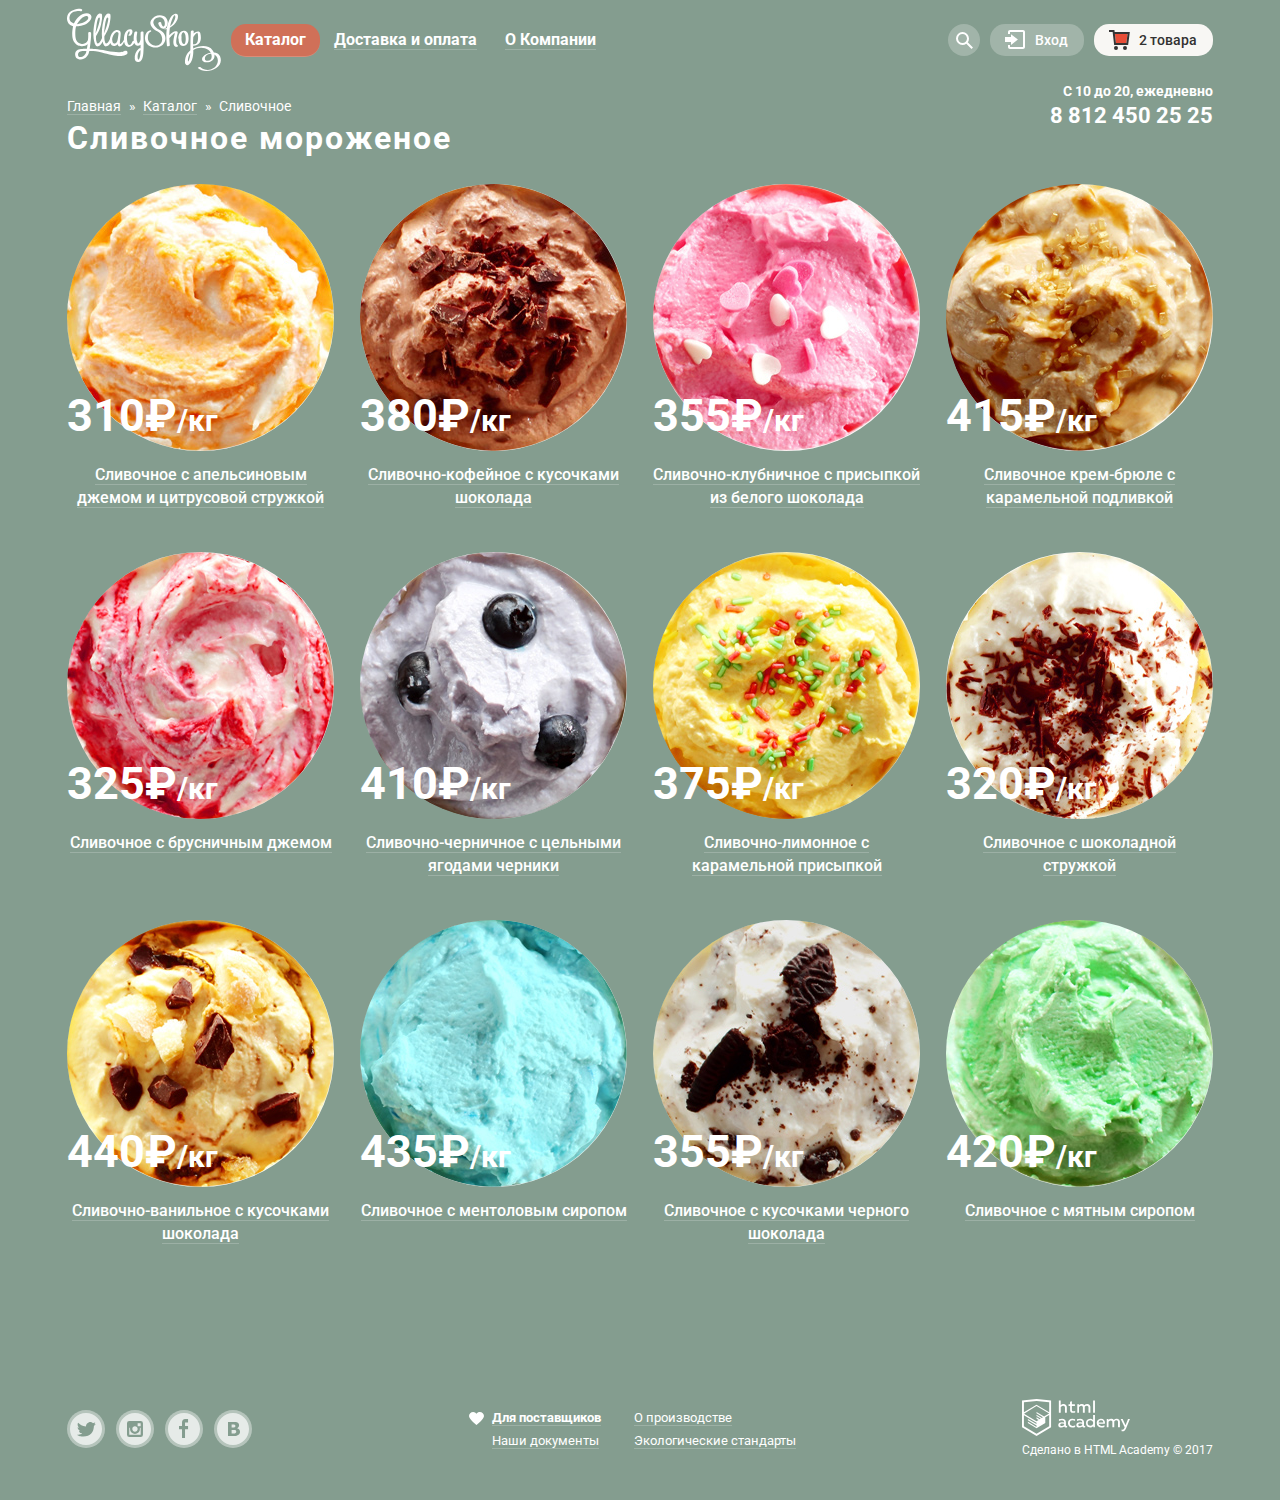
==== catalog.html @ 26ae44b7 "Устранение замечаний по декоративным элементам" ====
<!DOCTYPE html>
<html lang="ru">
  <head>
    <meta charset="utf-8">
    <title>HTML Academy: Глейси</title>
    <link href="https://fonts.googleapis.com/css?family=Roboto:400,500,700" rel="stylesheet">
    <link href="css/normalize.css" rel="stylesheet">
    <link href="css/style.css" rel="stylesheet">
  </head>
  <body>
    <div class="page-wrapper">
      <header class="main-header">
        <nav class="main-navigation">
          <a class="main-header-logo" href="index.html">
            <img src="img/logo.svg" width="154" height="64" alt="Логотип Gllacy Shop">
          </a>
          <ul class="site-navigation">
            <li class="menu-item" tabindex="0">
              <a class="site-navigation-current">Каталог</a>
              <ul class="submenu">
                <li class="submenu-item submenu-item-new">
                  <a href="#">Новинки</a>
                </li>
                <li class="submenu-item submenu-item-current">
                  <a>Сливочное</a>
                </li>
                <li class="submenu-item">
                  <a href="#">Щербеты</a>
                </li>
                <li class="submenu-item">
                  <a href="#">Фруктовый лед</a>
                </li>
                <li class="submenu-item">
                  <a href="#">Мелорин</a>
                </li>
              </ul>
            </li>
            <li class="menu-item"><a href="#">Доставка и оплата</a></li>
            <li class="menu-item"><a href="#">О Компании</a></li>
          </ul>
          <ul class="user-navigation">
            <li class="search" tabindex="0">
              <a><span class="visually-hidden">Поиск</span>
              <svg xmlns="http://www.w3.org/2000/svg" xmlns:xlink="http://www.w3.org/1999/xlink" width="17" height="17" viewBox="0 0 17 17"><path d="M16.958 15.527L11.75 10.32A6.455 6.455 0 0 0 13 6.5 6.5 6.5 0 1 0 6.5 13a6.465 6.465 0 0 0 3.839-1.263l5.205 5.204 1.414-1.414zM6.5 11C4.019 11 2 8.981 2 6.5S4.019 2 6.5 2 11 4.019 11 6.5 8.981 11 6.5 11z"/></svg>
            </a>
            <div class="popup popup-search">
              <form class="search-form" action="https://echo.htmlacademy.ru" method="get">
                <label class="visually-hidden" for="search">Поиск</label>
                <input type="search" name="search" id="search" placeholder="Что ищем?">
              </form>
            </div>
          </li>
          <li class="login" tabindex="0">
            <a>Вход<svg xmlns="http://www.w3.org/2000/svg" xmlns:xlink="http://www.w3.org/1999/xlink" width="21" height="19" viewBox="0 0 21 19"><g><path d="M6 14.875L12.917 9.5 6 4.125v2.917H-.042v4.917H6z"/><path d="M18 0H5C3.9 0 3 .9 3 2v2h2V2h13v15H5v-2H3v2c0 1.1.9 2 2 2h13c1.1 0 2-.9 2-2V2c0-1.1-.9-2-2-2z"/></g></svg></a>
            <div class="popup popup-login">
              <h2 class="visually-hidden">Личный кабинет</h2>
              <form class="login-form" action="https://echo.htmlacademy.ru" method="post">
                <p class="login-field">
                  <label class="visually-hidden" for="user-email">Электронная почта</label>
                  <input class="login-field" id="user-email" type="email" name="user-email" placeholder="Электронная почта">
                </p>
                <p class="login-field">
                  <label class="visually-hidden" for="user-password">Пароль</label>
                  <input class="login-field" id="user-password" type="password" name="password" placeholder="Пароль">
                </p>
                <button class="button login-button" type="submit" name="login-button">
                Войти
                </button>
                <div class="login-links">
                  <a href="#">Забыли пароль?</a>
                  <a href="#">Новая регистрация</a>
                </div>
              </form>
            </div>
          </li>
          <li class="basket basket-notempty" tabindex="0">
            <a><svg xmlns="http://www.w3.org/2000/svg" width="21" height="20" viewBox="0 0 21 20"><path fill="#E84D37" d="M5.888 4.031L6.922 13h10.45l1.176-8.969z"/><circle fill="#343434" cx="6.984" cy="18" r="2"/><circle fill="#343434" cx="15.984" cy="18" r="2"/><path fill="#343434" d="M5.657 2.031L5.422 0H0v2h3.64l1.5 13h13.988l1.699-12.969H5.657zM17.372 13H6.922L5.888 4.031h12.66L17.372 13z"/></svg>
            2 товара</a>
            <div class="popup popup-basket">
              <form class="basket-form" action="https://echo.htmlacademy.ru" method="post">
                <table class="basket-table">
                  <tr class="row-1">
                    <td class="column-1">
                      <button class="button-delete" type="button">
                      Удалить
                      </button>
                    </td>
                    <td class="column-2">
                      <img src="img/icecream-basket-1.jpg" width="33" height="33" alt="Апельсиновый пломбир">
                    </td>
                    <td class="column-3">Пломбир с апельсиновым джемом</td>
                    <td class="column-4">
                      1,5 кг х <span class="basket-price">200 руб.</span>
                    </td>
                    <td class="column-5">300 руб.</td>
                  </tr>
                  <tr class="row-2">
                    <td class="column-1">
                      <button class="button-delete" type="button">
                      Удалить
                      </button>
                    </td>
                    <td class="column-2">
                      <img src="img/icecream-basket-2.jpg" width="33" height="33" alt="Клубничный пломбир">
                    </td>
                    <td class="column-3">Клубничный пломбир с присыпкой из белого шоколада</td>
                    <td class="column-4">
                      1,5 кг х <span class="basket-price">300 руб.</span>
                    </td>
                    <td class="column-5">450 руб.</td>
                  </tr>
                </table>
                <p class="total-price">Итого: 750 руб.</p>
                <button class="button order-button" type="submit" name="order-button">
                Оформить заказ
                </button>
              </form>
            </div>
          </li>
        </ul>
      </nav>
      <p class="contacts">
        С 10 до 20, ежедневно
        <a href="tel:+7-812-450-25-25">8 812 450 25 25</a>
      </p>
    </header>
    <main>
      <ul class="breadcrumbs">
        <li><a href="index.html">Главная</a></li>
        <li><a>Каталог</a></li>
        <li class="breadcrumbs-current">Сливочное</li>
      </ul>
      <h1 class="page-title">Сливочное мороженое</h1>
      <section class="catalog-filter">
        <h2 class="visually-hidden">Фильтр мороженого</h2>
        <!-- Здесь будет форма -->
      </section>
      <section class="catalog">
        <h2 class="visually-hidden">Каталог сливочного мороженого</h2>
        <ul class="catalog-list">
          <li class="catalog-item">
            <h3 class="catalog-item-title">
            <a href="#">Сливочное с апельсиновым джемом и цитрусовой стружкой</a>
            </h3>
            <p class="catalog-item-image">
              <img src="img/icecream-1.jpg" width="267" height="267" alt="Сливочное с апельсиновым джемом">
            </p>
            <p class="catalog-item-price">
              310&#8381;<span>/кг</span>
            </p>
            <a class="button catalog-item-button" href="#">Быстрый просмотр</a>
          </li>
          <li class="catalog-item">
            <h3 class="catalog-item-title">
            <a href="#">Сливочно-кофейное с кусочками шоколада</a>
            </h3>
            <p class="catalog-item-image">
              <img src="img/icecream-2.jpg" width="267" height="267" alt="Сливочно-кофейное с кусочками шоколада">
            </p>
            <p class="catalog-item-price">
              380&#8381;<span>/кг</span>
            </p>
            <a class="button" href="#">Быстрый просмотр</a>
          </li>
          <li class="catalog-item">
            <h3 class="catalog-item-title">
            <a href="#">Сливочно-клубничное с присыпкой из белого шоколада</a>
            </h3>
            <p class="catalog-item-image">
              <img src="img/icecream-3.jpg" width="267" height="267" alt="Сливочно-клубничное">
            </p>
            <p class="catalog-item-price">
              355&#8381;<span>/кг</span>
            </p>
            <a class="button" href="#">Быстрый просмотр</a>
          </li>
          <li class="catalog-item">
            <h3 class="catalog-item-title">
            <a href="#">Сливочное крем-брюле с карамельной подливкой</a>
            </h3>
            <p class="catalog-item-image">
              <img src="img/icecream-4.jpg" width="267" height="267" alt="Сливочное крем-брюле с карамельной подливкой">
            </p>
            <p class="catalog-item-price">
              415&#8381;<span>/кг</span>
            </p>
            <a class="button" href="#">Быстрый просмотр</a>
          </li>
          <li class="catalog-item">
            <h3 class="catalog-item-title">
            <a href="#">Сливочное с брусничным джемом</a>
            </h3>
            <p class="catalog-item-image">
              <img src="img/icecream-5.jpg" width="267" height="267" alt="Сливочное с брусничным джемом">
            </p>
            <p class="catalog-item-price">
              325&#8381;<span>/кг</span>
            </p>
            <a class="button" href="#">Быстрый просмотр</a>
          </li>
          <li class="catalog-item">
            <h3 class="catalog-item-title">
            <a href="#">Сливочно-черничное с цельными ягодами черники</a>
            </h3>
            <p class="catalog-item-image">
              <img src="img/icecream-6.jpg" width="267" height="267" alt="Сливочно-черничное с цельными ягодами черники">
            </p>
            <p class="catalog-item-price">
              410&#8381;<span>/кг</span>
            </p>
            <a class="button" href="#">Быстрый просмотр</a>
          </li>
          <li class="catalog-item">
            <h3 class="catalog-item-title">
            <a href="#">Сливочно-лимонное с карамельной присыпкой</a>
            </h3>
            <p class="catalog-item-image">
              <img src="img/icecream-7.jpg" width="267" height="267" alt="Сливочно-лимонное с карамельной присыпкой">
            </p>
            <p class="catalog-item-price">
              375&#8381;<span>/кг</span>
            </p>
            <a class="button" href="#">Быстрый просмотр</a>
          </li>
          <li class="catalog-item">
            <h3 class="catalog-item-title">
            <a href="#">Сливочное с шоколадной стружкой</a>
            </h3>
            <p class="catalog-item-image">
              <img src="img/icecream-8.jpg" width="267" height="267" alt="Сливочное с шоколадной стружкой">
            </p>
            <p class="catalog-item-price">
              320&#8381;<span>/кг</span>
            </p>
            <a class="button" href="#">Быстрый просмотр</a>
          </li>
          <li class="catalog-item">
            <h3 class="catalog-item-title">
            <a href="#">Сливочно-ванильное с кусочками шоколада</a>
            </h3>
            <p class="catalog-item-image">
              <img src="img/icecream-9.jpg" width="267" height="267" alt="Сливочно-ванильное с кусочками шоколада">
            </p>
            <p class="catalog-item-price">
              440&#8381;<span>/кг</span>
            </p>
            <a class="button" href="#">Быстрый просмотр</a>
          </li>
          <li class="catalog-item">
            <h3 class="catalog-item-title">
            <a href="#">Сливочноe с ментоловым сиропом</a>
            </h3>
            <p class="catalog-item-image">
              <img src="img/icecream-10.jpg" width="267" height="267" alt="Сливочноe с ментоловым сиропом">
            </p>
            <p class="catalog-item-price">
              435&#8381;<span>/кг</span>
            </p>
            <a class="button" href="#">Быстрый просмотр</a>
          </li>
          <li class="catalog-item">
            <h3 class="catalog-item-title">
            <a href="#">Сливочное с кусочками черного шоколада</a>
            </h3>
            <p class="catalog-item-image">
              <img src="img/icecream-11.jpg" width="267" height="267" alt="Сливочное с кусочками черного шоколада">
            </p>
            <p class="catalog-item-price">
              355&#8381;<span>/кг</span>
            </p>
            <a class="button" href="#">Быстрый просмотр</a>
          </li>
          <li class="catalog-item">
            <h3 class="catalog-item-title">
            <a href="#">Сливочное с мятным сиропом</a>
            </h3>
            <p class="catalog-item-image">
              <img src="img/icecream-12.jpg" width="267" height="267" alt="Сливочное с мятным сиропом">
            </p>
            <p class="catalog-item-price">
              420&#8381;<span>/кг</span>
            </p>
            <a class="button" href="#">Быстрый просмотр</a>
          </li>
        </ul>
      </section>
    </main>
    <footer class="main-footer">
      <div class="main-footer-social">
        <ul class="social-list">
          <li><a class="social-link social-link-tw" href="#"><span class="visually-hidden">Твиттер</span></a></li>
          <li><a class="social-link social-link-inst" href="#"><span class="visually-hidden">Инстаграм</span></a></li>
          <li><a class="social-link social-link-fb" href="#"><span class="visually-hidden">Фейсбук</span></a></li>
          <li><a class="social-link social-link-vk" href="#"><span class="visually-hidden">Вконтакте</span></a></li>
        </ul>
      </div>
      <div class="additional-navigation">
        <ul class="additional-navigation-list">
          <li class="provider">
            <a href="#">
             <svg xmlns="http://www.w3.org/2000/svg" width="15" height="13" viewBox="0 0 15 13"><path d="M10.799 0c-1.35 0-2.551.65-3.3 1.661A4.097 4.097 0 0 0 4.199 0C1.875 0 0 1.806 0 4.044 0 7.223 7.499 13 7.499 13s7.499-5.777 7.499-8.956C14.998 1.806 13.123 0 10.799 0z"/></svg>
           Для поставщиков</a>
          </li>
          <li><a href="#">О производстве</a></li>
          <li><a href="#">Наши документы</a></li>
          <li><a href="#">Экологические стандарты</a></li>
        </ul>
      </div>
      <p class="footer-copyright">
        <a class="htmlacademy-logo" href="https://htmlacademy.ru/intensive/htmlcss">
          <img src="img/htmlacademy-logo.svg" width="108" height="39" alt="Логотип HTML Academy">
        </a>
        Сделано в
        <a class="copyright-link" href="https://htmlacademy.ru/intensive/htmlcss">HTML Academy</a>
        &#169; 2017
      </p>
    </footer>
  </div>
</body>
</html>
---- css/style.css ----
html {
  box-sizing: border-box;
}

*,
*::before,
*::after {
  box-sizing: inherit;
}

body {
	margin: 0;

	font-family: "Roboto", Arial, sans-serif;
	font-size: 16px;
	line-height: 22px;
	font-weight: 400;
	color: #ffffff;

	background-color: #849d8f;
}

a {
	text-decoration: none;
}

img {
  max-width: 100%;
  height: auto;
}

.visually-hidden {
  position: absolute;
  width: 1px;
  height: 1px;
  margin: -1px;
  border: 0;
  padding: 0;
  white-space: nowrap;
  clip-path: inset(100%);
  clip: rect(0 0 0 0);
  overflow: hidden;
}

.button {
  display: inline-block;
  vertical-align: middle;
  
  font-size: 18px;
  line-height: 24px;
  font-weight: 700;
  text-align: center;
  color: #fefefe;
  
  background-image: linear-gradient(180deg, #f26843 0%, #e74b36 100%);
  border-radius: 22px;
  border: none;
  box-shadow: 0px 1px 2px 0px rgba(172, 16, 0, 0.4);
}

.button:hover {
  background-image: linear-gradient(90deg, #f58669 0%, #ec6f5e 100%);
}

.button:focus {
  background-image: linear-gradient(90deg, #d74632 0%, #e1613e 100%);
}

.page-wrapper {
  width: 1200px;
  margin: 0 auto;
  padding: 0 27px;
}

.main-header {
  position: relative;
}

.main-navigation {
  display: flex;
  position: relative;
  margin-top: 8px;
  /*Временно*/
  margin-bottom: 20px;
}

.main-heder-logo {
  width: 154;
  height: 64;
}

.site-navigation {
  display: flex;
  flex-wrap: wrap;
  width: 380px;
  margin-left: 10px;
}

.site-navigation,
.submenu {
	list-style: none;
  padding: 0;
  z-index: 4;
}

.menu-item > a {
  display: block;
  margin: 7px 14px;
  vertical-align: middle;

  color: #ffffff;
  line-height: 18px;
  font-weight: 700;
  border-bottom: 1px solid rgba(255, 255, 255, 0.2);
}

.menu-item > a:hover,
.menu-item > a:focus {
  color: #323232;
  margin: 0;
  padding: 7px 14px;
  background-color: #f7f6f3;
  border-radius: 15px;
}

.menu-item > a[href]:active{
  color: #323232;
  margin: 0;
  padding: 7px 14px;
  background-color: #f7f6f3;
  border-radius: 15px;
  box-shadow: inset 0px 2px 1px 0px rgba(105, 105, 105, 0.4);
}

.menu-item .site-navigation-current {  
  margin: 0;
  padding: 7px 14px;
  color: #ffffff;
  border-radius: 15px;
  background-color: #d07058;
}

.menu-item {
  position: relative;
}

.menu-item:hover .submenu,
.menu-item:focus .submenu,  
.submenu:hover {
  display: block;
}

.submenu {
  display: none;
  position: absolute;
  top: 38px;
  left: -7px;
  border-radius: 5px;
  background-color: #f8f7f4;
  box-shadow: 0px 20px 20px 0px rgba(0, 0, 0, 0.4);
  overflow: hidden;
}

.submenu-item a {
  display: block;
  margin: 0;
  padding: 8px 20px;
  white-space: nowrap;
  font-size: 14px;
  line-height: 16px;
  font-weight: 400;
  color: #323232;
}

.submenu-item a:last-child {
  padding-bottom: 11px;
}


.submenu-item-new a {
  padding-top: 10px;
  padding-bottom: 13px;
  font-weight: 700;
  
}

.submenu::after {
  content: "";
  position: absolute;
  top: 36px;
  left: 6px;
  width: 128px;
  height: 1px;
  background-color: #d1d0ce;
}

.submenu-item-current {
  pointer-events: none;
}


.submenu-item a:hover,
.submenu-item a:focus {
  background-color: #fbded7;
}

.submenu-item a:active {
  background-color: #f6b5a5;
}

.submenu-item-current {
  background-color: #d07058;
}

.user-navigation {
  display: flex;
  justify-content: middle;
  flex-wrap: wrap;
  list-style: none;
  margin-left: auto;
  padding: 0; 
}

.search > a,
.login > a,
.basket > a {
  display: flex;
  padding: 8px 16px 8px 45px;
  margin-left:10px;
  font-size: 14px;
  line-height: 16px;
  font-weight: 500;
  color: #ffffff;
  background-color: #a1b4a9;
  border-radius: 15px;
}

.user-navigation a:hover,
.user-navigation a:focus {
  color: #323232;
  background-color: #f8f7f4;
}

.search,
.search a,
.login,
.login a,
.basket a {
  position: relative;
}

.search a {
  align-items: center;
  justify-content: center;
  padding: 0px;
  width: 32px;
  height: 32px;
  border-radius: 50%;
}

.search svg {
  fill: #ffffff;
}

.login svg,
.basket-empty svg {
  position: absolute;
  top: 6px;
  left: 15px;
  fill: #ffffff;
}

.search a:hover svg,
.search a:focus svg,
.login a:hover svg,
.login a:focus svg,
.basket-empty a:hover svg,
.basket-empty a:focus svg {
  fill: #000000;
}

.basket-notempty a {
  color: #323232;
  background-color: #f8f7f4;
}

.basket-notempty svg {
  position: absolute;
  top: 6px;
  left: 15px;
}

.popup {
  display: none;
  z-index: 4;
}

.popup-search,
.popup-login,
.popup-basket {
  position: absolute;
  top: 36px;
  right: 0px;
  background-color: #f8f7f4;
  border-radius: 5px;
  box-shadow: 0px 20px 20px 0px rgba(0, 0, 0, 0.4);
}

.popup-basket {
  top: 52px;
}


.search-form input{
  margin: 20px 15px;
  width: 310px;
  padding: 10px 14px;
  font-size: 14px;
  line-height: 24px;
  color: #323232;
  font-weight: 700;
  border: 0;
  border-radius: 5px;
  box-shadow: inset 0 0 0 1px #d3d3d2;
}

.popup input::-webkit-input-placeholder {
  color: #999999;
  font-weight: 400;
}
.popup input:-ms-input-placeholder {
  color: #999999;
  font-weight: 400;
}
.popup input::-ms-input-placeholder {
  color: #999999;
  font-weight: 400;
}

.popup input::placeholder {
  color: #999999;
  font-weight: 400;
}

.popup input:hover {
  font-weight: 400;
  box-shadow: inset 0 0 0 2px #c7c6c5;
}

.popup input:focus {
  font-weight: 400;
  box-shadow: inset 0 0 0 2px #8fbdec;
  outline: none;
}


.login-form {
  display: flex;
  flex-wrap: wrap;
  justify-content: space-between;
  width: 277px;
  padding: 20px;
}

.login-field {
  margin: 0;
}

.login-field input {
  margin-bottom: 15px;
  width: 240px;
  padding: 10px 14px;
  font-size: 14px;
  line-height: 24px;
  color: #323232;
  font-weight: 700;
  border: 0;
  border-radius: 5px;
  box-shadow: inset 0 0 0 1px #d3d3d2;

}

.login-form button {
  padding: 10px 25px;
  height: 45px;
}

.login-links {
  display: flex;
  flex-direction: column;
  width: 120px;
}

.login-links a {
  font-size: 13px;
  line-height: 24px;
  color: #323232;
  -webkit-text-decoration: underline #adacaa;
  text-decoration: underline #adacaa;  
}

.login-links a:hover,
.login-links a:focus {
  color: #e84d37;
  -webkit-text-decoration: underline rgba(232, 77, 55, 0.3);
  text-decoration: underline rgba(232, 77, 55, 0.3);
}

.search:hover .popup-search,
.popup-search:hover,
.search:focus .popup-search {
  display: block;
}

.login:hover .popup-login,
.popup-login:hover,
.login:focus .popup-login {
  display: block;
}

.basket:hover .popup-basket,
.popup-basket:hover,
.basket:focus .popup-basket {
  display: block;
}

.popup-basket {
  padding: 2px 15px;
}

.basket-table {
  padding: 10px 0px;
  margin-bottom: 13px;
  font-size: 13px;
  line-height: 16px;
  color: #323232;
  border-bottom: 1px solid #cacac7;
}

.basket-table tr {
  text-align: center;
  vertical-align: middle;
}
.basket-table td {
  padding: 7px 0px;
}

 .column-1 {
  position: relative;
  width: 12px;
}

 .column-2 {
  width: 57px;
}

 .column-3 {
  width: 220px;
  text-align: left;
}

 .column-4 {
  width: 145px;
}

.row-2 .column-3 {
  vertical-align: bottom;
}

 .column-5 {
  width: 65px;
  text-align: left;
}

.button-delete {
  position: relative;
  width: 12px;
  height: 12px;
  font-size: 0;
  background-color: transparent;
  border: 0;
  cursor: pointer;
}

.button-delete::before,
.button-delete::after {
  content: "";
  position: absolute;
  top: 0px;
  left: 3px;
  width: 15px;
  height: 1px;
  background-color: #000000;
}

.button-delete::before {
  transform: rotate(45deg);
}

.button-delete::after {
  transform: rotate(-45deg);
}

.basket-price {
  color: #999999;
}

.total-price {
  margin: 0;
  margin-bottom: 14px;
  font-size: 15px;
  line-height: 18px;
  font-weight: 700;
  color: #323232;
  text-align: right;
}

.order-button {
  float: right;
  padding: 10px 15px;
  margin-bottom: 20px;
} 

.contacts {
  position: absolute;
  top: 75px;
  right: 0px;
  margin: 0;
  width: 165px;
  font-size: 14px;
  line-height: 16px;
  font-weight: 700;
  text-align: right;
  color: #ffffff;
}

.contacts a {
  font-size: 22px;
  line-height: 34px;
  color: #ffffff;
}

.features {
  margin-bottom: 40px;
  padding: 25px 30px 20px 20px;

  color: #323232;
  background-color: #ede1c5;
  background-image: url("../img/wafel.jpg");
  background-repeat: repeat; 
  border-radius: 15px;
}

.features-list {
  display: flex;
  justify-content: space-between;
  flex-wrap: wrap;
  list-style: none;
  margin: 0;
  padding: 0;
}

.features-title {
  margin: 0;
  /*margin-bottom: 25px;*/
  font-size: 24px;
  line-height: 30px;
  font-weight: 500;
  word-spacing: 1px;
}

.feature-item {
  position: relative;
  padding-top: 25px;
  padding-left: 57px;
  /*margin-bottom: 20px;*/
}

.feature-item:nth-child(odd) {
  width: 535px;
}

.feature-item:nth-child(even) {
  width: 530px;
}

.feature-item:nth-child(1) {
  background: url(../img/icecream-icon.svg) no-repeat 0px 8px;
}

.feature-item:nth-child(2) {
  background: url(../img/cow.svg) no-repeat 0px 8px;
}

.feature-item:nth-child(3) {
  background: url(../img/thermometer.svg) no-repeat 0px 8px;
}

.feature-item:nth-child(4) {
  background: url(../img/leaf.svg) no-repeat 0px 8px;
}

.column-wrapper {
  display: flex;
  justify-content: space-between;
  padding-bottom: 20px;
}

.news {
  width: 560px;
  margin-bottom: 20px;
  padding-top: 25px;
  padding-left: 18px;
  min-height: 220px;
  color: #323232;
  background-color: #ffffff;
  background-image: url("../img/strawberry-big.jpg");
  background-repeat: no-repeat;
  background-size: cover;
  border-radius: 15px;
  }

.news-title {
  margin: 0;
  margin-bottom: 7px;
  font-size: 16px;
  line-height: 22px;
  font-weight: 500;
  color: #323232;
}

.news-link {
  display: block;
  position: relative;
  width: 285px;
}

.news-link a {
  font-size: 24px;
  line-height: 30px;
  font-weight: 700;
  color: #323232;
  background-image: linear-gradient(#323232, #323232);
  background-size: 100% 2px;
  background-position: left 26px;
  background-repeat: repeat-x;
}

.subscription {
  position: relative;
  width: 560px;
  margin-bottom: 20px;
  padding: 30px 25px 16px 20px;
  background-color:  #f8f7f4;
  background-image: repeating-linear-gradient(134deg, #f8f7f4 0px, #f8f7f4 7px, #92cdff 7px, #92cdff 14px, #f8f7f4 14px, #f8f7f4 21px, #fe9e90 21px, #fe9e90 27.7px);
  border-radius: 15px;
  z-index: 0;
}

.subscription::before {
  content: "";
  position: absolute;
  top: 5px;
  left: 5px;
  width: calc(100% - 10px);
  height: calc(100% - 10px);
  background-color: #f8f7f4;
  border-radius: 10px;
  z-index: -1;
}


.subscription p {
  color: #5a5a5a;
  margin: 0px;
  z-index: 1;
}

.subscription > p {
  margin-bottom: 40px;
}

.form-flex {
  display: flex;
  flex-wrap: wrap;
  justify-content: space-between;
  margin-bottom: 20px;
}

.subscription-form-email {
  padding:  10px 15px;
  width: 368px;
  line-height: 24px;
  color: #323232;
  font-weight: 700;
  background-color: #ffffff;
  border: 0;
  border-radius: 5px;
  box-shadow: inset 0 0 0 1px #d3d3d2;
}

.subscription-form-email::-webkit-input-placeholder {
  font-weight: 400;
  color: #999999;  
}
.subscription-form-email:-ms-input-placeholder {
  font-weight: 400;
  color: #999999;  
}
.subscription-form-email::-ms-input-placeholder {
  font-weight: 400;
  color: #999999;  
}

.subscription-form-email::placeholder {
  font-weight: 400;
  color: #999999;  
}

.subscription-form-email:hover {
  font-weight: 400;
  color: #c7c6c5;
  box-shadow: inset 0 0 0 2px #c7c6c5;
}

.subscription-form-email:focus {
  font-weight: 400;
  color: #c7c6c5;
  box-shadow: inset 0 0 0 2px #8fbdec;
  outline: none;
}

.subscription-button {
  padding: 10px 19px;
  font-size: 18px;
  line-height: 24px;
}

.breadcrumbs {
  display: flex;
  justify-content: flex-start;
  flex-wrap: wrap;
  list-style: none;
  margin: 0;
  padding: 0;
  margin-bottom: 13px;
  font-size: 14px;
  line-height: 16px;
  color: #ffffff;
}

.breadcrumbs li {
  position: relative;
  margin-right: 22px;
}

.breadcrumbs li:last-child {
  margin-right: 0;
}

.breadcrumbs li::after {
  content: "»";
  position: absolute;
  top: 0px;
  right: -15px;
}

.breadcrumbs-current::after {
  display: none;
}

.breadcrumbs a {
  color: #ffffff;
  border-bottom: 1px solid rgba(255, 255, 255, 0.2);
}

.breadcrumbs a:hover,
.breadcrumbs a:focus {
  color: #ffbc9e;
  border-bottom: 1px solid rgba(255, 188, 158, 0.3);
}

.page-title {
  margin: 0;
  margin-bottom: 35px;
  letter-spacing: 2px;
 }

.catalog-list {
  display: flex;
  flex-wrap: wrap;
  list-style: none;
  margin: 0;
  margin-bottom: 80px;
  padding: 0;
}

.catalog-item {
  display: flex;
  flex-direction: column;
  position: relative;
  width: 267px;
  /*margin-bottom: 40px;*/
  color: #ffffff;
}

.catalog-item-title {
  text-align: center;
  margin: 0px;
  margin-top: 20px;
  margin-bottom: 43px;
  order: 1;
  z-index: 2;
}

.catalog-item:not(:nth-child(4n)) {
  margin-right: 26px;
}

.catalog-item .button {
  display: none;
  position: absolute;
  top: 335px;
  left: 32px;
  padding: 10px 15px;
  z-index: 2;
}

.catalog-item-title a {
  font-size: 16px;
  line-height: 22px;
  font-weight: 500;
  color: #ffffff;

  border-bottom: 1px solid rgba(255, 255, 255, 0.2);
}

.catalog-item-image {
  margin: 0px;
  z-index: 2;
}

.catalog-item-image img {
  border-radius: 50%;
}

.catalog-item-price {
  margin: 0px;
  margin-top: -64px;
  z-index: 2;
  font-size: 45px;
  line-height: 45px;
  font-weight: 700;

}

.catalog-item-price span {
   font-size: 30px;
}

.catalog-item:hover {
  z-index: 3;
}

.catalog-item .button:hover,
.catalog-item .button:focus {
  color: #ffffff;
}

.catalog-item a:hover,
.catalog-item a:focus {
  color: #ffbc9e;
  border-bottom: 1px solid rgba(255, 188, 158, 0.3);
}

.catalog-item::before {
  display: none;
  content: "";
  position: absolute;
  top: -7px;
  left: -14px;
  z-index: 1;
  width: 293px;
  height: 405px;
  background-color: rgba(255, 255, 255, 0.2);
  border-radius: 5px;
  box-shadow: 0px 20px 20px 0px rgba(0, 0, 0, 0.4);
  
}

.Shape_132 {
  border-radius: 5px;
  background-color: rgb(248, 247, 244);
  opacity: 0.2;
  box-shadow: 0px 20px 20px 0px rgba(0, 0, 0, 0.4);
  position: absolute;
  left: 783px;
  top: 1732px;
  width: 293px;
  height: 405px;
  z-index: 365;
}



.catalog-item:hover::before {
  display: block;
}

.catalog-item:hover .button {
  display: inline-block;
}

.main-footer {
  display: flex;
  align-items: center;
  justify-content: space-between;
  padding-top: 19px;
  padding-bottom: 29px;
}

.social-list {
  display: flex;
  align-items: center;
  flex-wrap: wrap;
  list-style: none;
  margin: 0;
  padding: 0;
}

.social-list li:not(:last-child) {
  margin-right: 11px;
}

.social-link {
  display: flex;
  align-items: center;
  width: 38px;
  height: 38px;
  opacity: 0.8;
  border: 4px solid rgba(255, 255, 255, 0.5);
  border-radius: 50%;
}

.social-link-tw {
  background: url("../img/twitter.svg") no-repeat 50% 50%;
}

.social-link-inst {
  background: url("../img/instagram.svg") no-repeat 50% 50%;
}

.social-link-fb {
  background: url("../img/fb.svg") no-repeat 50% 50%;
}

.social-link-vk {
  background: url("../img/vk.svg") no-repeat 50% 50%;
}

.social-link:hover {
  opacity: 1;
}

.social-link:active {
  opacity: 0.8;
  border: 4px solid rgba(255, 255, 255, 0.8);
}


.additional-navigation {
  width: 337px;
}

.additional-navigation-list {
  position: relative;
  display: flex;
  flex-wrap: wrap;
  padding: 0;
  margin: 0;
  list-style: none;
}

.additional-navigation-list li {
  padding-left: 23px;
}

.additional-navigation-list li:nth-child(odd) {
  width: 142px;
}

.additional-navigation a {
  white-space: nowrap;
  font-size: 13px;
  line-height: 22px;
  color: #ffffff;
  border-bottom: 1px solid rgba(255, 255, 255, 0.2);
}

.provider svg {
  position: absolute;
  top: 6px;
  left: 0px;
  fill: #ffffff;
}

.additional-navigation a:hover,
.additional-navigation a:focus {
  color: #ffbc9e;
  border-bottom: 1px solid rgba(255, 188, 158, 0.3); 
}

.provider a:hover svg,
.provider a:focus svg {
  fill: #ffbc9e;
}

.provider a {
  font-weight: 700;
}

.footer-copyright {
  font-size: 12px;
  line-height: 18px;
  color: #ffffff;
}

.htmlacademy-logo {
  display: block;
}

.copyright-link {
  color: #ffffff;
}

.copyright-link:hover,
.copyright-link:focus {
  color: #ffbc9e;
  border-bottom: 1px solid rgba(255, 188, 158, 0.3);
}

/*Всплывающая форма*/

.modal {
  display: none;
  position: fixed;
  color: #000000;

  background-color: #f8f7f4;
}

.modal-feedback {
  top: 250px;
  left: 50%;
  width: 480px;
  margin-left: -240px;
  padding: 15px 25px;
  border-radius: 10px;
}

.modal-close {
  position: absolute;
  top: 15px;
  right: 15px;
  width: 20px;
  height: 20px;
  font-size: 0;
  background: url("../img/cross-big.svg") no-repeat 50% 50%;
  border:0;
  cursor: pointer;
}

.modal-title {
  margin: 0;
  margin-bottom: 17px;
  font-size: 24px;
  line-height: 28px;
  font-weight: 500;
  color: #323232;
}

.feedback-form p {
  margin: 0;
  margin-bottom: 20px;
}

.feedback-form p:last-child {
  margin-bottom: 15px;
}

.feedback-field,
.feedback-form-comment {
  padding: 10px 15px;
  line-height: 24px;
  color: #323232;
  font-weight: 700;
  border: 0;
  border-radius: 5px;
  box-shadow: inset 0 0 0 1px #d3d3d2;
}

.feedback-field {
  width: 265px;
}

.feedback-form-comment {
  width: 100%;
  height: 155px;
}


.feedback-field::placeholder,
.feedback-form-comment::placeholder {
  font-weight: 400;
  color: #999999;  
}

.feedback-field:hover,
.feedback-form-comment:hover {
  font-weight: 400;
  box-shadow: inset 0 0 0 2px #c7c6c5;
}

.feedback-field:focus,
.feedback-form-comment:focus {
  font-weight: 400;
  box-shadow: inset 0 0 0 2px #8fbdec;
}

.feedback-button {
  margin-bottom: 10px;
  padding: 10px 25px;
  float: right;
}
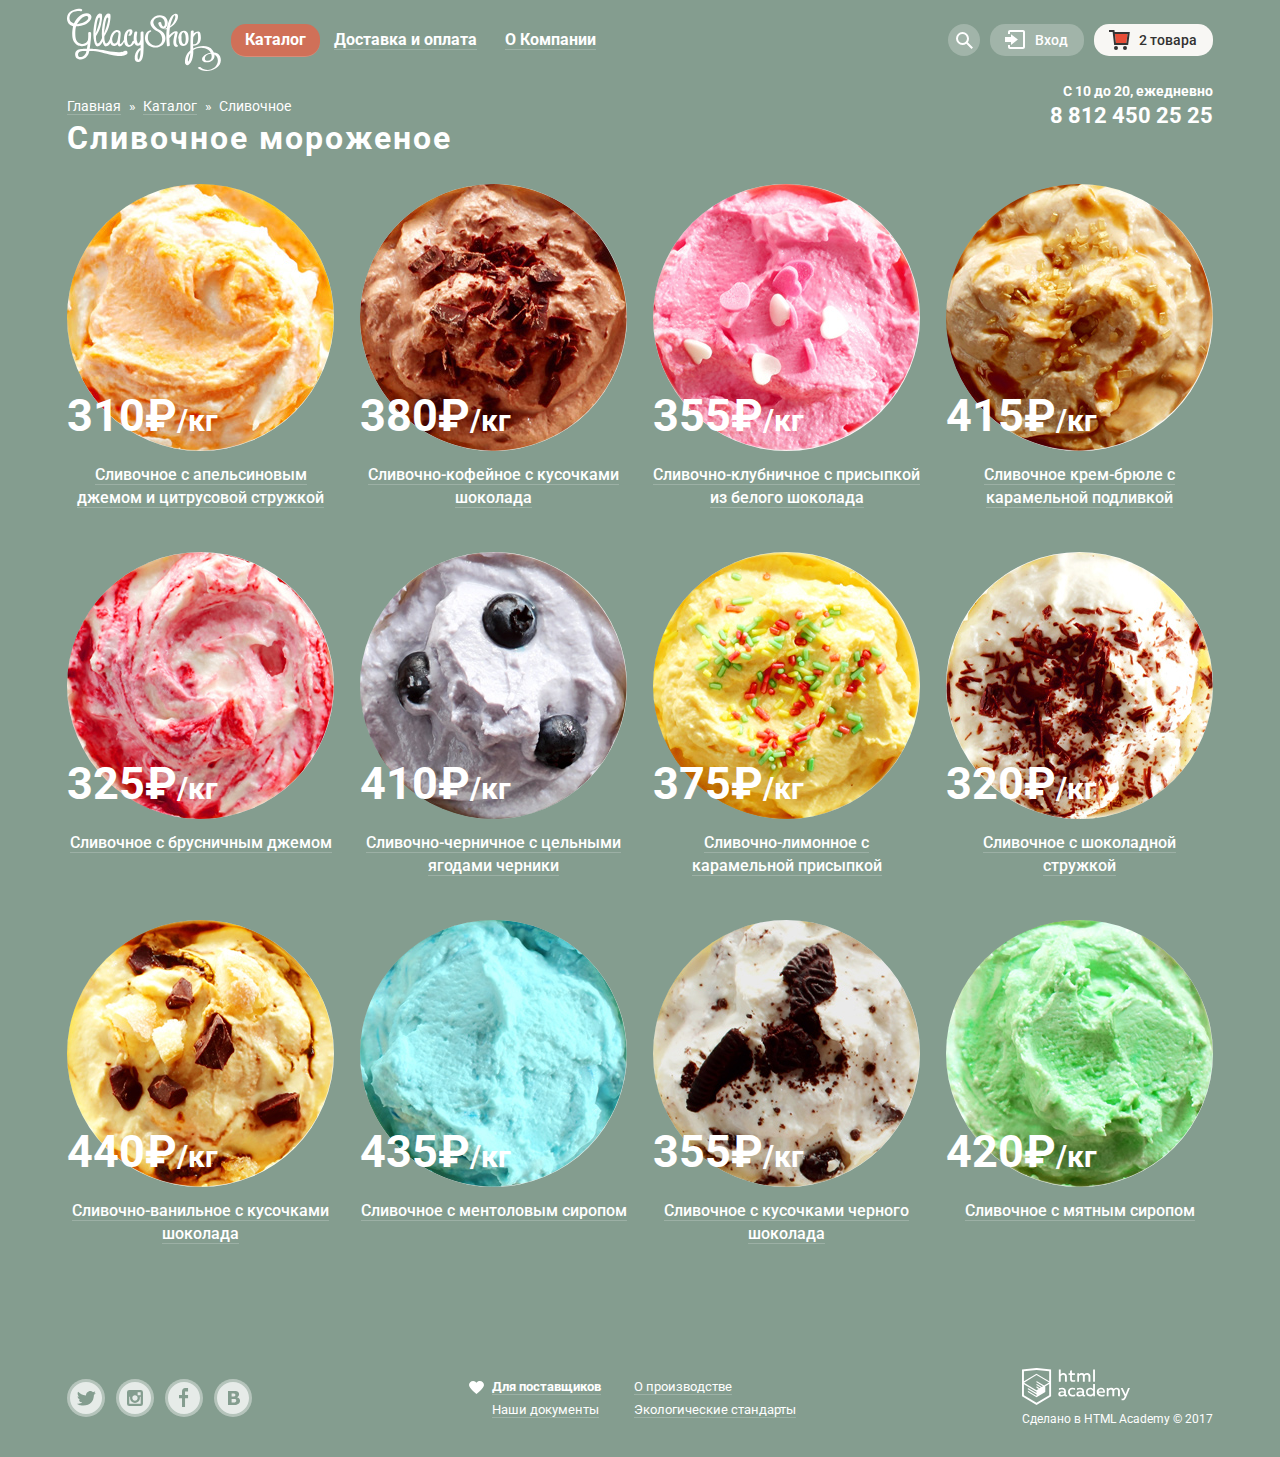
==== commit 027395a8: "Форма обратной связи и карта" ====
--- a/catalog.html
+++ b/catalog.html
@@ -127,7 +127,7 @@
     <main>
       <ul class="breadcrumbs">
         <li><a href="index.html">Главная</a></li>
-        <li><a>Каталог</a></li>
+        <li><a href="#">Каталог</a></li>
         <li class="breadcrumbs-current">Сливочное</li>
       </ul>
       <h1 class="page-title">Сливочное мороженое</h1>
--- a/css/style.css
+++ b/css/style.css
@@ -55,15 +55,18 @@
   background-image: linear-gradient(180deg, #f26843 0%, #e74b36 100%);
   border-radius: 22px;
   border: none;
-  box-shadow: 0px 1px 2px 0px rgba(172, 16, 0, 0.4);
-}
-
-.button:hover {
-  background-image: linear-gradient(90deg, #f58669 0%, #ec6f5e 100%);
-}
-
-.button:focus {
-  background-image: linear-gradient(90deg, #d74632 0%, #e1613e 100%);
+  box-shadow: 0px 2px 2px 0px #9e4334;
+}
+
+.button:hover,
+.button:focus{
+  background-image: linear-gradient(180deg, #f58669 0%, #ec6f5e 100%);
+  box-shadow: 0px 2px 2px 0px #ac1000;
+}
+
+.button:active {
+  background-image: linear-gradient(180deg, #d74632 0%, #e1613e 100%);
+  box-shadow: inset 0px 2px 2px 0px #952718;
 }
 
 .page-wrapper {
@@ -194,8 +197,10 @@
   background-color: #d1d0ce;
 }
 
-.submenu-item-current {
+.submenu-item-current a {
   pointer-events: none;
+  color: #ffffff;
+  background-color: #d07058;
 }
 
 
@@ -206,10 +211,6 @@
 
 .submenu-item a:active {
   background-color: #f6b5a5;
-}
-
-.submenu-item-current {
-  background-color: #d07058;
 }
 
 .user-navigation {
@@ -562,7 +563,6 @@
 
 .features-title {
   margin: 0;
-  /*margin-bottom: 25px;*/
   font-size: 24px;
   line-height: 30px;
   font-weight: 500;
@@ -573,7 +573,6 @@
   position: relative;
   padding-top: 25px;
   padding-left: 57px;
-  /*margin-bottom: 20px;*/
 }
 
 .feature-item:nth-child(odd) {
@@ -671,14 +670,13 @@
 
 
 .subscription p {
+  margin: 0px;
+  margin-bottom: 40px;
+  z-index: 1;
   color: #5a5a5a;
-  margin: 0px;
-  z-index: 1;
-}
-
-.subscription > p {
-  margin-bottom: 40px;
-}
+}
+
+
 
 .form-flex {
   display: flex;
@@ -800,7 +798,6 @@
   flex-direction: column;
   position: relative;
   width: 267px;
-  /*margin-bottom: 40px;*/
   color: #ffffff;
 }
 
@@ -858,7 +855,8 @@
    font-size: 30px;
 }
 
-.catalog-item:hover {
+.catalog-item:hover,
+.catalog-item:focus {
   z-index: 3;
 }
 
@@ -888,21 +886,6 @@
   
 }
 
-.Shape_132 {
-  border-radius: 5px;
-  background-color: rgb(248, 247, 244);
-  opacity: 0.2;
-  box-shadow: 0px 20px 20px 0px rgba(0, 0, 0, 0.4);
-  position: absolute;
-  left: 783px;
-  top: 1732px;
-  width: 293px;
-  height: 405px;
-  z-index: 365;
-}
-
-
-
 .catalog-item:hover::before {
   display: block;
 }
@@ -911,12 +894,60 @@
   display: inline-block;
 }
 
+.map {
+  width: 100%;
+  height: 430px;
+  text-align: center;
+  background-color: #f2ebd3;
+}
+
 .main-footer {
+  position: relative;
   display: flex;
   align-items: center;
   justify-content: space-between;
-  padding-top: 19px;
+  margin-top: 23px;
   padding-bottom: 29px;
+}
+
+.map-contacts {
+  position: absolute;
+  top: -390px;
+  right: 0;
+  padding: 30px 25px;
+  width: 302px;
+  font-size: 14px;
+  line-height: 20px;
+  color: #323232;
+  background-color: #fefefe;
+  border-radius: 15px;
+}
+
+.contacts-address {
+  margin: 0;
+  margin-bottom: 20px;
+}
+
+.contacts-phone {
+  margin: 0;
+  margin-bottom: 25px;
+}
+
+.contacts-details {
+  display: block;
+  margin: 0;
+padding-bottom: 2px;
+  font-size: 18px;
+  line-height: 24px;
+  font-weight: 700;
+}
+.contacts-details a{
+  color: #323232;
+}
+
+.feedback-call-button {
+  padding: 10px 27px;
+  text-align: center;
 }
 
 .social-list {
@@ -958,7 +989,8 @@
   background: url("../img/vk.svg") no-repeat 50% 50%;
 }
 
-.social-link:hover {
+.social-link:hover,
+.social-link:focus {
   opacity: 1;
 }
 
@@ -1020,6 +1052,7 @@
 }
 
 .footer-copyright {
+  margin: 0;
   font-size: 12px;
   line-height: 18px;
   color: #ffffff;
@@ -1044,14 +1077,15 @@
 .modal {
   display: none;
   position: fixed;
+  top: 50%;
+  left: 50%;
+  transform: translateY(-50%);
+  z-index: 8;
   color: #000000;
-
   background-color: #f8f7f4;
 }
 
 .modal-feedback {
-  top: 250px;
-  left: 50%;
   width: 480px;
   margin-left: -240px;
   padding: 15px 25px;
@@ -1131,4 +1165,16 @@
   margin-bottom: 10px;
   padding: 10px 25px;
   float: right;
-}+}
+
+.overlay {
+  display: none;
+  position: fixed;
+  top: 0;
+  left: 0;
+  z-index: 7;
+  width: 100%;
+  height: 100%;
+  background-color: rgba(0, 0, 0, 0.3);
+}
+
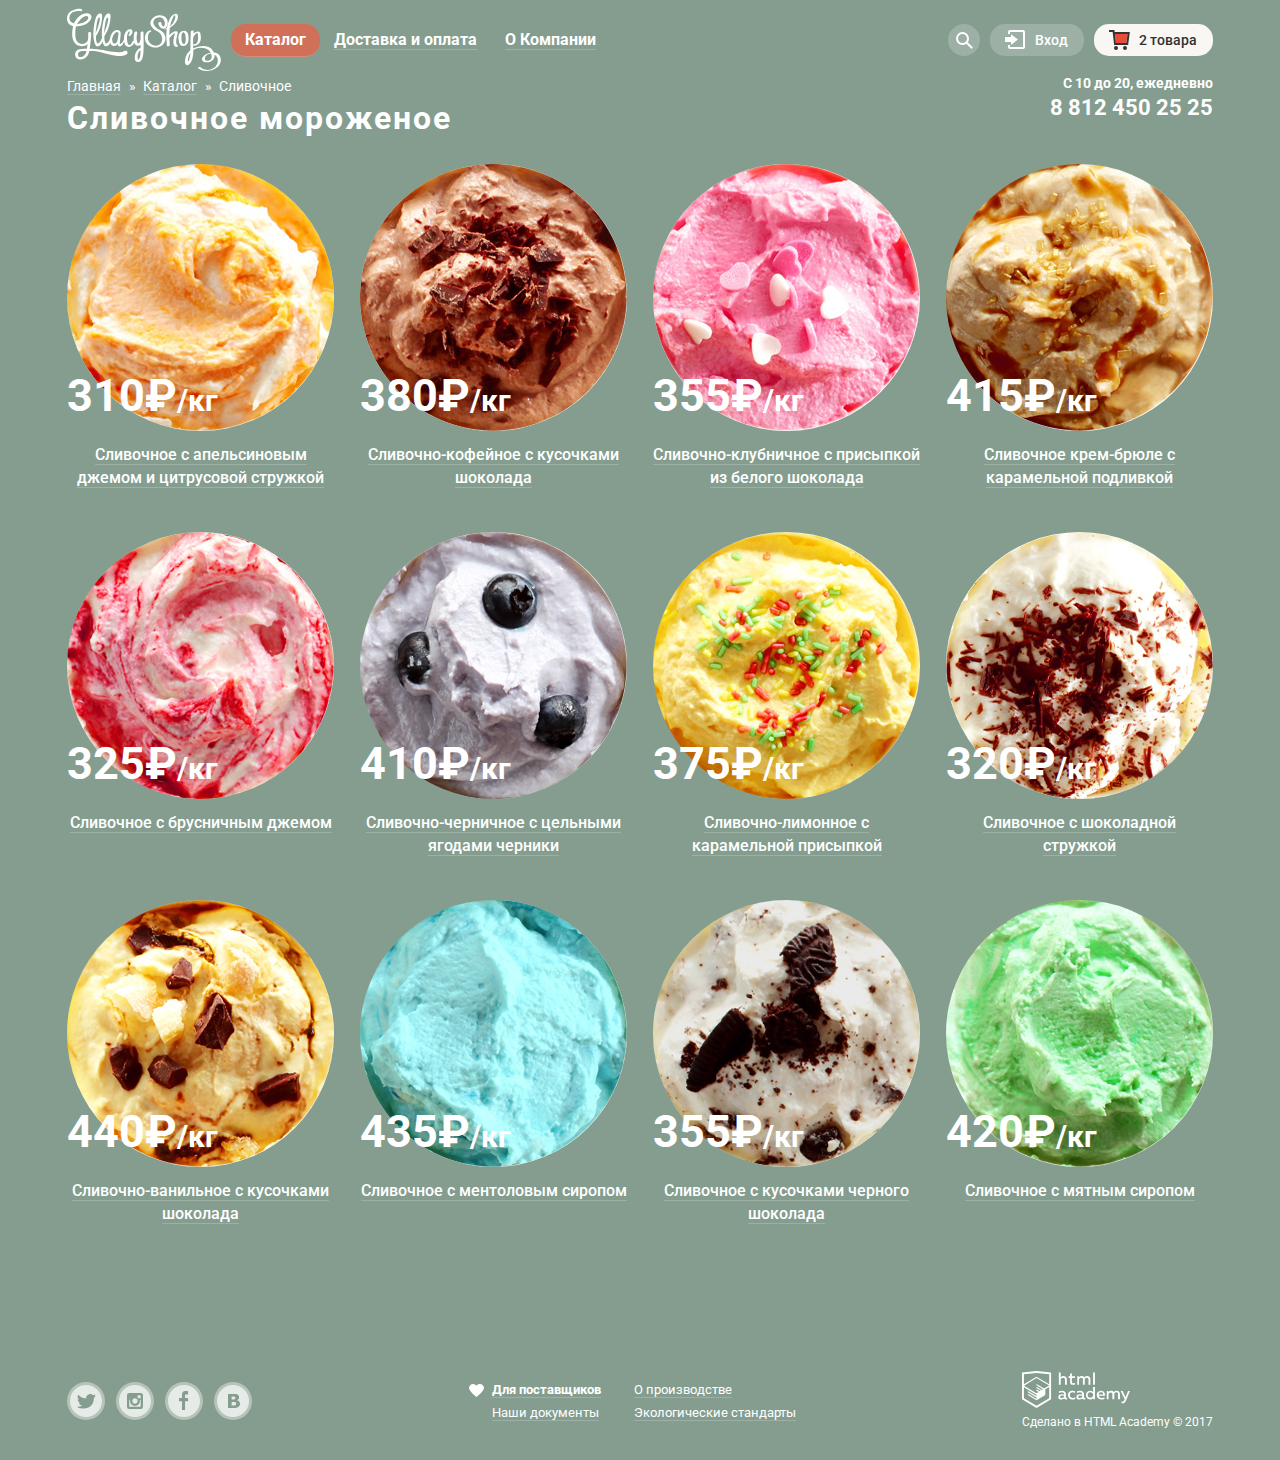
==== commit 0346afe7: "Оформление слайдера" ====
--- a/catalog.html
+++ b/catalog.html
@@ -8,6 +8,7 @@
     <link href="css/style.css" rel="stylesheet">
   </head>
   <body>
+    <div class="site-wrapper noimage">
     <div class="page-wrapper">
       <header class="main-header">
         <nav class="main-navigation">
@@ -75,246 +76,247 @@
           </li>
           <li class="basket basket-notempty" tabindex="0">
             <a><svg xmlns="http://www.w3.org/2000/svg" width="21" height="20" viewBox="0 0 21 20"><path fill="#E84D37" d="M5.888 4.031L6.922 13h10.45l1.176-8.969z"/><circle fill="#343434" cx="6.984" cy="18" r="2"/><circle fill="#343434" cx="15.984" cy="18" r="2"/><path fill="#343434" d="M5.657 2.031L5.422 0H0v2h3.64l1.5 13h13.988l1.699-12.969H5.657zM17.372 13H6.922L5.888 4.031h12.66L17.372 13z"/></svg>
-            2 товара</a>
-            <div class="popup popup-basket">
-              <form class="basket-form" action="https://echo.htmlacademy.ru" method="post">
-                <table class="basket-table">
-                  <tr class="row-1">
-                    <td class="column-1">
-                      <button class="button-delete" type="button">
-                      Удалить
-                      </button>
-                    </td>
-                    <td class="column-2">
-                      <img src="img/icecream-basket-1.jpg" width="33" height="33" alt="Апельсиновый пломбир">
-                    </td>
-                    <td class="column-3">Пломбир с апельсиновым джемом</td>
-                    <td class="column-4">
-                      1,5 кг х <span class="basket-price">200 руб.</span>
-                    </td>
-                    <td class="column-5">300 руб.</td>
-                  </tr>
-                  <tr class="row-2">
-                    <td class="column-1">
-                      <button class="button-delete" type="button">
-                      Удалить
-                      </button>
-                    </td>
-                    <td class="column-2">
-                      <img src="img/icecream-basket-2.jpg" width="33" height="33" alt="Клубничный пломбир">
-                    </td>
-                    <td class="column-3">Клубничный пломбир с присыпкой из белого шоколада</td>
-                    <td class="column-4">
-                      1,5 кг х <span class="basket-price">300 руб.</span>
-                    </td>
-                    <td class="column-5">450 руб.</td>
-                  </tr>
-                </table>
-                <p class="total-price">Итого: 750 руб.</p>
-                <button class="button order-button" type="submit" name="order-button">
-                Оформить заказ
-                </button>
-              </form>
-            </div>
-          </li>
-        </ul>
-      </nav>
-      <p class="contacts">
-        С 10 до 20, ежедневно
-        <a href="tel:+7-812-450-25-25">8 812 450 25 25</a>
-      </p>
-    </header>
-    <main>
-      <ul class="breadcrumbs">
-        <li><a href="index.html">Главная</a></li>
-        <li><a href="#">Каталог</a></li>
-        <li class="breadcrumbs-current">Сливочное</li>
+          2 товара</a>
+          <div class="popup popup-basket">
+            <form class="basket-form" action="https://echo.htmlacademy.ru" method="post">
+              <table class="basket-table">
+                <tr class="row-1">
+                  <td class="column-1">
+                    <button class="button-delete" type="button">
+                    Удалить
+                    </button>
+                  </td>
+                  <td class="column-2">
+                    <img src="img/icecream-basket-1.jpg" width="33" height="33" alt="Апельсиновый пломбир">
+                  </td>
+                  <td class="column-3">Пломбир с апельсиновым джемом</td>
+                  <td class="column-4">
+                    1,5 кг х <span class="basket-price">200 руб.</span>
+                  </td>
+                  <td class="column-5">300 руб.</td>
+                </tr>
+                <tr class="row-2">
+                  <td class="column-1">
+                    <button class="button-delete" type="button">
+                    Удалить
+                    </button>
+                  </td>
+                  <td class="column-2">
+                    <img src="img/icecream-basket-2.jpg" width="33" height="33" alt="Клубничный пломбир">
+                  </td>
+                  <td class="column-3">Клубничный пломбир с присыпкой из белого шоколада</td>
+                  <td class="column-4">
+                    1,5 кг х <span class="basket-price">300 руб.</span>
+                  </td>
+                  <td class="column-5">450 руб.</td>
+                </tr>
+              </table>
+              <p class="total-price">Итого: 750 руб.</p>
+              <button class="button order-button" type="submit" name="order-button">
+              Оформить заказ
+              </button>
+            </form>
+          </div>
+        </li>
       </ul>
-      <h1 class="page-title">Сливочное мороженое</h1>
-      <section class="catalog-filter">
-        <h2 class="visually-hidden">Фильтр мороженого</h2>
-        <!-- Здесь будет форма -->
-      </section>
-      <section class="catalog">
-        <h2 class="visually-hidden">Каталог сливочного мороженого</h2>
-        <ul class="catalog-list">
-          <li class="catalog-item">
-            <h3 class="catalog-item-title">
-            <a href="#">Сливочное с апельсиновым джемом и цитрусовой стружкой</a>
-            </h3>
-            <p class="catalog-item-image">
-              <img src="img/icecream-1.jpg" width="267" height="267" alt="Сливочное с апельсиновым джемом">
-            </p>
-            <p class="catalog-item-price">
-              310&#8381;<span>/кг</span>
-            </p>
-            <a class="button catalog-item-button" href="#">Быстрый просмотр</a>
-          </li>
-          <li class="catalog-item">
-            <h3 class="catalog-item-title">
-            <a href="#">Сливочно-кофейное с кусочками шоколада</a>
-            </h3>
-            <p class="catalog-item-image">
-              <img src="img/icecream-2.jpg" width="267" height="267" alt="Сливочно-кофейное с кусочками шоколада">
-            </p>
-            <p class="catalog-item-price">
-              380&#8381;<span>/кг</span>
-            </p>
-            <a class="button" href="#">Быстрый просмотр</a>
-          </li>
-          <li class="catalog-item">
-            <h3 class="catalog-item-title">
-            <a href="#">Сливочно-клубничное с присыпкой из белого шоколада</a>
-            </h3>
-            <p class="catalog-item-image">
-              <img src="img/icecream-3.jpg" width="267" height="267" alt="Сливочно-клубничное">
-            </p>
-            <p class="catalog-item-price">
-              355&#8381;<span>/кг</span>
-            </p>
-            <a class="button" href="#">Быстрый просмотр</a>
-          </li>
-          <li class="catalog-item">
-            <h3 class="catalog-item-title">
-            <a href="#">Сливочное крем-брюле с карамельной подливкой</a>
-            </h3>
-            <p class="catalog-item-image">
-              <img src="img/icecream-4.jpg" width="267" height="267" alt="Сливочное крем-брюле с карамельной подливкой">
-            </p>
-            <p class="catalog-item-price">
-              415&#8381;<span>/кг</span>
-            </p>
-            <a class="button" href="#">Быстрый просмотр</a>
-          </li>
-          <li class="catalog-item">
-            <h3 class="catalog-item-title">
-            <a href="#">Сливочное с брусничным джемом</a>
-            </h3>
-            <p class="catalog-item-image">
-              <img src="img/icecream-5.jpg" width="267" height="267" alt="Сливочное с брусничным джемом">
-            </p>
-            <p class="catalog-item-price">
-              325&#8381;<span>/кг</span>
-            </p>
-            <a class="button" href="#">Быстрый просмотр</a>
-          </li>
-          <li class="catalog-item">
-            <h3 class="catalog-item-title">
-            <a href="#">Сливочно-черничное с цельными ягодами черники</a>
-            </h3>
-            <p class="catalog-item-image">
-              <img src="img/icecream-6.jpg" width="267" height="267" alt="Сливочно-черничное с цельными ягодами черники">
-            </p>
-            <p class="catalog-item-price">
-              410&#8381;<span>/кг</span>
-            </p>
-            <a class="button" href="#">Быстрый просмотр</a>
-          </li>
-          <li class="catalog-item">
-            <h3 class="catalog-item-title">
-            <a href="#">Сливочно-лимонное с карамельной присыпкой</a>
-            </h3>
-            <p class="catalog-item-image">
-              <img src="img/icecream-7.jpg" width="267" height="267" alt="Сливочно-лимонное с карамельной присыпкой">
-            </p>
-            <p class="catalog-item-price">
-              375&#8381;<span>/кг</span>
-            </p>
-            <a class="button" href="#">Быстрый просмотр</a>
-          </li>
-          <li class="catalog-item">
-            <h3 class="catalog-item-title">
-            <a href="#">Сливочное с шоколадной стружкой</a>
-            </h3>
-            <p class="catalog-item-image">
-              <img src="img/icecream-8.jpg" width="267" height="267" alt="Сливочное с шоколадной стружкой">
-            </p>
-            <p class="catalog-item-price">
-              320&#8381;<span>/кг</span>
-            </p>
-            <a class="button" href="#">Быстрый просмотр</a>
-          </li>
-          <li class="catalog-item">
-            <h3 class="catalog-item-title">
-            <a href="#">Сливочно-ванильное с кусочками шоколада</a>
-            </h3>
-            <p class="catalog-item-image">
-              <img src="img/icecream-9.jpg" width="267" height="267" alt="Сливочно-ванильное с кусочками шоколада">
-            </p>
-            <p class="catalog-item-price">
-              440&#8381;<span>/кг</span>
-            </p>
-            <a class="button" href="#">Быстрый просмотр</a>
-          </li>
-          <li class="catalog-item">
-            <h3 class="catalog-item-title">
-            <a href="#">Сливочноe с ментоловым сиропом</a>
-            </h3>
-            <p class="catalog-item-image">
-              <img src="img/icecream-10.jpg" width="267" height="267" alt="Сливочноe с ментоловым сиропом">
-            </p>
-            <p class="catalog-item-price">
-              435&#8381;<span>/кг</span>
-            </p>
-            <a class="button" href="#">Быстрый просмотр</a>
-          </li>
-          <li class="catalog-item">
-            <h3 class="catalog-item-title">
-            <a href="#">Сливочное с кусочками черного шоколада</a>
-            </h3>
-            <p class="catalog-item-image">
-              <img src="img/icecream-11.jpg" width="267" height="267" alt="Сливочное с кусочками черного шоколада">
-            </p>
-            <p class="catalog-item-price">
-              355&#8381;<span>/кг</span>
-            </p>
-            <a class="button" href="#">Быстрый просмотр</a>
-          </li>
-          <li class="catalog-item">
-            <h3 class="catalog-item-title">
-            <a href="#">Сливочное с мятным сиропом</a>
-            </h3>
-            <p class="catalog-item-image">
-              <img src="img/icecream-12.jpg" width="267" height="267" alt="Сливочное с мятным сиропом">
-            </p>
-            <p class="catalog-item-price">
-              420&#8381;<span>/кг</span>
-            </p>
-            <a class="button" href="#">Быстрый просмотр</a>
-          </li>
-        </ul>
-      </section>
-    </main>
-    <footer class="main-footer">
-      <div class="main-footer-social">
-        <ul class="social-list">
-          <li><a class="social-link social-link-tw" href="#"><span class="visually-hidden">Твиттер</span></a></li>
-          <li><a class="social-link social-link-inst" href="#"><span class="visually-hidden">Инстаграм</span></a></li>
-          <li><a class="social-link social-link-fb" href="#"><span class="visually-hidden">Фейсбук</span></a></li>
-          <li><a class="social-link social-link-vk" href="#"><span class="visually-hidden">Вконтакте</span></a></li>
-        </ul>
-      </div>
-      <div class="additional-navigation">
-        <ul class="additional-navigation-list">
-          <li class="provider">
-            <a href="#">
-             <svg xmlns="http://www.w3.org/2000/svg" width="15" height="13" viewBox="0 0 15 13"><path d="M10.799 0c-1.35 0-2.551.65-3.3 1.661A4.097 4.097 0 0 0 4.199 0C1.875 0 0 1.806 0 4.044 0 7.223 7.499 13 7.499 13s7.499-5.777 7.499-8.956C14.998 1.806 13.123 0 10.799 0z"/></svg>
-           Для поставщиков</a>
-          </li>
-          <li><a href="#">О производстве</a></li>
-          <li><a href="#">Наши документы</a></li>
-          <li><a href="#">Экологические стандарты</a></li>
-        </ul>
-      </div>
-      <p class="footer-copyright">
-        <a class="htmlacademy-logo" href="https://htmlacademy.ru/intensive/htmlcss">
-          <img src="img/htmlacademy-logo.svg" width="108" height="39" alt="Логотип HTML Academy">
-        </a>
-        Сделано в
-        <a class="copyright-link" href="https://htmlacademy.ru/intensive/htmlcss">HTML Academy</a>
-        &#169; 2017
-      </p>
-    </footer>
-  </div>
+    </nav>
+    <p class="contacts">
+      С 10 до 20, ежедневно
+      <a href="tel:+7-812-450-25-25">8 812 450 25 25</a>
+    </p>
+  </header>
+  <main>
+    <ul class="breadcrumbs">
+      <li><a href="index.html">Главная</a></li>
+      <li><a href="#">Каталог</a></li>
+      <li class="breadcrumbs-current">Сливочное</li>
+    </ul>
+    <h1 class="page-title">Сливочное мороженое</h1>
+    <section class="catalog-filter">
+      <h2 class="visually-hidden">Фильтр мороженого</h2>
+      <!-- Здесь будет форма -->
+    </section>
+    <section class="catalog">
+      <h2 class="visually-hidden">Каталог сливочного мороженого</h2>
+      <ul class="catalog-list">
+        <li class="catalog-item">
+          <h3 class="catalog-item-title">
+          <a href="#">Сливочное с апельсиновым джемом и цитрусовой стружкой</a>
+          </h3>
+          <p class="catalog-item-image">
+            <img src="img/icecream-1.jpg" width="267" height="267" alt="Сливочное с апельсиновым джемом">
+          </p>
+          <p class="catalog-item-price">
+            310&#8381;<span>/кг</span>
+          </p>
+          <a class="button catalog-item-button" href="#">Быстрый просмотр</a>
+        </li>
+        <li class="catalog-item">
+          <h3 class="catalog-item-title">
+          <a href="#">Сливочно-кофейное с кусочками шоколада</a>
+          </h3>
+          <p class="catalog-item-image">
+            <img src="img/icecream-2.jpg" width="267" height="267" alt="Сливочно-кофейное с кусочками шоколада">
+          </p>
+          <p class="catalog-item-price">
+            380&#8381;<span>/кг</span>
+          </p>
+          <a class="button" href="#">Быстрый просмотр</a>
+        </li>
+        <li class="catalog-item">
+          <h3 class="catalog-item-title">
+          <a href="#">Сливочно-клубничное с присыпкой из белого шоколада</a>
+          </h3>
+          <p class="catalog-item-image">
+            <img src="img/icecream-3.jpg" width="267" height="267" alt="Сливочно-клубничное">
+          </p>
+          <p class="catalog-item-price">
+            355&#8381;<span>/кг</span>
+          </p>
+          <a class="button" href="#">Быстрый просмотр</a>
+        </li>
+        <li class="catalog-item">
+          <h3 class="catalog-item-title">
+          <a href="#">Сливочное крем-брюле с карамельной подливкой</a>
+          </h3>
+          <p class="catalog-item-image">
+            <img src="img/icecream-4.jpg" width="267" height="267" alt="Сливочное крем-брюле с карамельной подливкой">
+          </p>
+          <p class="catalog-item-price">
+            415&#8381;<span>/кг</span>
+          </p>
+          <a class="button" href="#">Быстрый просмотр</a>
+        </li>
+        <li class="catalog-item">
+          <h3 class="catalog-item-title">
+          <a href="#">Сливочное с брусничным джемом</a>
+          </h3>
+          <p class="catalog-item-image">
+            <img src="img/icecream-5.jpg" width="267" height="267" alt="Сливочное с брусничным джемом">
+          </p>
+          <p class="catalog-item-price">
+            325&#8381;<span>/кг</span>
+          </p>
+          <a class="button" href="#">Быстрый просмотр</a>
+        </li>
+        <li class="catalog-item">
+          <h3 class="catalog-item-title">
+          <a href="#">Сливочно-черничное с цельными ягодами черники</a>
+          </h3>
+          <p class="catalog-item-image">
+            <img src="img/icecream-6.jpg" width="267" height="267" alt="Сливочно-черничное с цельными ягодами черники">
+          </p>
+          <p class="catalog-item-price">
+            410&#8381;<span>/кг</span>
+          </p>
+          <a class="button" href="#">Быстрый просмотр</a>
+        </li>
+        <li class="catalog-item">
+          <h3 class="catalog-item-title">
+          <a href="#">Сливочно-лимонное с карамельной присыпкой</a>
+          </h3>
+          <p class="catalog-item-image">
+            <img src="img/icecream-7.jpg" width="267" height="267" alt="Сливочно-лимонное с карамельной присыпкой">
+          </p>
+          <p class="catalog-item-price">
+            375&#8381;<span>/кг</span>
+          </p>
+          <a class="button" href="#">Быстрый просмотр</a>
+        </li>
+        <li class="catalog-item">
+          <h3 class="catalog-item-title">
+          <a href="#">Сливочное с шоколадной стружкой</a>
+          </h3>
+          <p class="catalog-item-image">
+            <img src="img/icecream-8.jpg" width="267" height="267" alt="Сливочное с шоколадной стружкой">
+          </p>
+          <p class="catalog-item-price">
+            320&#8381;<span>/кг</span>
+          </p>
+          <a class="button" href="#">Быстрый просмотр</a>
+        </li>
+        <li class="catalog-item">
+          <h3 class="catalog-item-title">
+          <a href="#">Сливочно-ванильное с кусочками шоколада</a>
+          </h3>
+          <p class="catalog-item-image">
+            <img src="img/icecream-9.jpg" width="267" height="267" alt="Сливочно-ванильное с кусочками шоколада">
+          </p>
+          <p class="catalog-item-price">
+            440&#8381;<span>/кг</span>
+          </p>
+          <a class="button" href="#">Быстрый просмотр</a>
+        </li>
+        <li class="catalog-item">
+          <h3 class="catalog-item-title">
+          <a href="#">Сливочноe с ментоловым сиропом</a>
+          </h3>
+          <p class="catalog-item-image">
+            <img src="img/icecream-10.jpg" width="267" height="267" alt="Сливочноe с ментоловым сиропом">
+          </p>
+          <p class="catalog-item-price">
+            435&#8381;<span>/кг</span>
+          </p>
+          <a class="button" href="#">Быстрый просмотр</a>
+        </li>
+        <li class="catalog-item">
+          <h3 class="catalog-item-title">
+          <a href="#">Сливочное с кусочками черного шоколада</a>
+          </h3>
+          <p class="catalog-item-image">
+            <img src="img/icecream-11.jpg" width="267" height="267" alt="Сливочное с кусочками черного шоколада">
+          </p>
+          <p class="catalog-item-price">
+            355&#8381;<span>/кг</span>
+          </p>
+          <a class="button" href="#">Быстрый просмотр</a>
+        </li>
+        <li class="catalog-item">
+          <h3 class="catalog-item-title">
+          <a href="#">Сливочное с мятным сиропом</a>
+          </h3>
+          <p class="catalog-item-image">
+            <img src="img/icecream-12.jpg" width="267" height="267" alt="Сливочное с мятным сиропом">
+          </p>
+          <p class="catalog-item-price">
+            420&#8381;<span>/кг</span>
+          </p>
+          <a class="button" href="#">Быстрый просмотр</a>
+        </li>
+      </ul>
+    </section>
+  </main>
+  <footer class="main-footer">
+    <div class="main-footer-social">
+      <ul class="social-list">
+        <li><a class="social-link social-link-tw" href="#"><span class="visually-hidden">Твиттер</span></a></li>
+        <li><a class="social-link social-link-inst" href="#"><span class="visually-hidden">Инстаграм</span></a></li>
+        <li><a class="social-link social-link-fb" href="#"><span class="visually-hidden">Фейсбук</span></a></li>
+        <li><a class="social-link social-link-vk" href="#"><span class="visually-hidden">Вконтакте</span></a></li>
+      </ul>
+    </div>
+    <div class="additional-navigation">
+      <ul class="additional-navigation-list">
+        <li class="provider">
+          <a href="#">
+            <svg xmlns="http://www.w3.org/2000/svg" width="15" height="13" viewBox="0 0 15 13"><path d="M10.799 0c-1.35 0-2.551.65-3.3 1.661A4.097 4.097 0 0 0 4.199 0C1.875 0 0 1.806 0 4.044 0 7.223 7.499 13 7.499 13s7.499-5.777 7.499-8.956C14.998 1.806 13.123 0 10.799 0z"/></svg>
+          Для поставщиков</a>
+        </li>
+        <li><a href="#">О производстве</a></li>
+        <li><a href="#">Наши документы</a></li>
+        <li><a href="#">Экологические стандарты</a></li>
+      </ul>
+    </div>
+    <p class="footer-copyright">
+      <a class="htmlacademy-logo" href="https://htmlacademy.ru/intensive/htmlcss">
+        <img src="img/htmlacademy-logo.svg" width="108" height="39" alt="Логотип HTML Academy">
+      </a>
+      Сделано в
+      <a class="copyright-link" href="https://htmlacademy.ru/intensive/htmlcss">HTML Academy</a>
+      &#169; 2017
+    </p>
+  </footer>
+</div>
+</div>
 </body>
 </html>--- a/css/style.css
+++ b/css/style.css
@@ -15,9 +15,7 @@
 	font-size: 16px;
 	line-height: 22px;
 	font-weight: 400;
-	color: #ffffff;
-
-	background-color: #849d8f;
+	color: #ffffff;	
 }
 
 a {
@@ -42,37 +40,64 @@
   overflow: hidden;
 }
 
+.site-wrapper {
+  background-color: #849d8f;
+  background-image: url("../img/slider-item1.png");
+  background-repeat: no-repeat;
+  background-position: top center;
+  transition: background-image 0.5s ease, background-color 0.5s ease;
+}
+
+.site-wrapper::before,
+.site-wrapper::after {
+  content: "";
+  visibility: hidden;
+}
+
+.site-wrapper::before {
+  background-image: url("../img/slider-item2.png");
+}
+
+.site-wrapper::after {
+  background-image: url("../img/slider-item3.png");
+}
+
+.noimage {
+  background-image: none;
+}
+
+.page-wrapper {
+  width: 1200px;
+  margin: 0 auto;
+  padding: 0 27px;
+}
+
 .button {
   display: inline-block;
-  vertical-align: middle;
-  
+  vertical-align: middle;  
   font-size: 18px;
   line-height: 24px;
   font-weight: 700;
   text-align: center;
   color: #fefefe;
-  
-  background-image: linear-gradient(180deg, #f26843 0%, #e74b36 100%);
+  background: #f26843;
+  background-image: linear-gradient(180deg, #f26843 0%, #e74a35 100%);
   border-radius: 22px;
   border: none;
-  box-shadow: 0px 2px 2px 0px #9e4334;
+  box-shadow: 0px 2px 2px 0px rgba(172, 16, 0, 0.64);
+  cursor: pointer;
 }
 
 .button:hover,
 .button:focus{
   background-image: linear-gradient(180deg, #f58669 0%, #ec6f5e 100%);
-  box-shadow: 0px 2px 2px 0px #ac1000;
+  box-shadow: 0px 2px 2px 0px rgba(172, 16, 0, 1);
+  outline: none;
 }
 
 .button:active {
   background-image: linear-gradient(180deg, #d74632 0%, #e1613e 100%);
-  box-shadow: inset 0px 2px 2px 0px #952718;
-}
-
-.page-wrapper {
-  width: 1200px;
-  margin: 0 auto;
-  padding: 0 27px;
+  box-shadow: inset 0px 2px 2px 0px rgba(172, 16, 0, 1);
 }
 
 .main-header {
@@ -82,9 +107,7 @@
 .main-navigation {
   display: flex;
   position: relative;
-  margin-top: 8px;
-  /*Временно*/
-  margin-bottom: 20px;
+  padding-top: 8px;
 }
 
 .main-heder-logo {
@@ -110,7 +133,6 @@
   display: block;
   margin: 7px 14px;
   vertical-align: middle;
-
   color: #ffffff;
   line-height: 18px;
   font-weight: 700;
@@ -124,6 +146,7 @@
   padding: 7px 14px;
   background-color: #f7f6f3;
   border-radius: 15px;
+  outline: none;
 }
 
 .menu-item > a[href]:active{
@@ -151,6 +174,7 @@
 .menu-item:focus .submenu,  
 .submenu:hover {
   display: block;
+  outline: none;    
 }
 
 .submenu {
@@ -179,12 +203,10 @@
   padding-bottom: 11px;
 }
 
-
 .submenu-item-new a {
   padding-top: 10px;
   padding-bottom: 13px;
-  font-weight: 700;
-  
+  font-weight: 700;  
 }
 
 .submenu::after {
@@ -207,6 +229,7 @@
 .submenu-item a:hover,
 .submenu-item a:focus {
   background-color: #fbded7;
+  outline: none;
 }
 
 .submenu-item a:active {
@@ -232,7 +255,7 @@
   line-height: 16px;
   font-weight: 500;
   color: #ffffff;
-  background-color: #a1b4a9;
+  background-color: rgba(255, 255, 255, 0.2);
   border-radius: 15px;
 }
 
@@ -240,6 +263,7 @@
 .user-navigation a:focus {
   color: #323232;
   background-color: #f8f7f4;
+  outline: none;
 }
 
 .search,
@@ -405,6 +429,7 @@
   color: #e84d37;
   -webkit-text-decoration: underline rgba(232, 77, 55, 0.3);
   text-decoration: underline rgba(232, 77, 55, 0.3);
+  outline: none;
 }
 
 .search:hover .popup-search,
@@ -541,7 +566,92 @@
   color: #ffffff;
 }
 
+.slider {
+  position: relative;
+  padding-top: 321px;
+  text-align: center;
+  color: #ffffff;
+}
+
+.slider-list {
+  margin: 0;
+  padding: 0;
+  list-style: none;
+}
+
+.slide {
+  display: none;
+}
+
+.slide-title {
+  width: 700px;
+  margin: 0 auto;
+  margin-bottom: 27px;
+  
+  font-size: 60px;
+  line-height: 60px;
+  font-weight: 700;
+}
+
+.slide-button {
+  padding: 8px 42px;
+  font-size: 32px;
+  line-height: 44px;
+  font-weight: 700;
+  color: #ffffff;
+  vertical-align: top;
+  border-radius: 50px;  
+}
+
+.slider-controls label {
+  display: inline-block;
+  width: 17px;
+  height: 17px;
+  margin-right: 8px;
+  vertical-align: top;
+  background-color: transparent;
+  border: 2px solid #ffffff;
+  border-radius: 50%;
+  cursor: pointer;
+}
+
+#product-1:checked ~ .site-wrapper {
+  background-color: #849d8f;
+  background-image: url("../img/slider-item1.png");
+}
+
+#product-2:checked ~ .site-wrapper {
+  background-color: #8996a6;
+  background-image: url("../img/slider-item2.png");
+}
+
+#product-3:checked ~ .site-wrapper {
+  background-color: #9d8b84;
+  background-image: url("../img/slider-item3.png");
+}
+
+#product-1:checked ~ .site-wrapper #slide1,
+#product-2:checked ~ .site-wrapper #slide2,
+#product-3:checked ~ .site-wrapper #slide3 {
+  display: block;
+}
+
+#product-1:checked ~ .site-wrapper label[for="product-1"],
+#product-2:checked ~ .site-wrapper label[for="product-2"],
+#product-3:checked ~ .site-wrapper label[for="product-3"] {
+  background-color: #ffffff;
+}
+
+.slider-controls {
+  position: absolute;
+  bottom: 24px;
+  left: 0;
+  z-index: 20;  
+  font-size: 0;
+}
+
 .features {
+  margin-top: 50px; /*Временно*/
   margin-bottom: 40px;
   padding: 25px 30px 20px 20px;
 
@@ -776,6 +886,7 @@
 .breadcrumbs a:focus {
   color: #ffbc9e;
   border-bottom: 1px solid rgba(255, 188, 158, 0.3);
+  outline: none;
 }
 
 .page-title {
@@ -869,6 +980,7 @@
 .catalog-item a:focus {
   color: #ffbc9e;
   border-bottom: 1px solid rgba(255, 188, 158, 0.3);
+  outline: none;
 }
 
 .catalog-item::before {
@@ -895,24 +1007,31 @@
 }
 
 .map {
+  position: relative;
   width: 100%;
   height: 430px;
   text-align: center;
   background-color: #f2ebd3;
 }
 
+.map iframe {
+  position: absolute;
+  width: 100%;
+  left: 0;
+
+}
+
 .main-footer {
   position: relative;
   display: flex;
   align-items: center;
-  justify-content: space-between;
-  margin-top: 23px;
+  padding-top: 23px;
   padding-bottom: 29px;
 }
 
 .map-contacts {
   position: absolute;
-  top: -390px;
+  top: -367px;
   right: 0;
   padding: 30px 25px;
   width: 302px;
@@ -936,7 +1055,7 @@
 .contacts-details {
   display: block;
   margin: 0;
-padding-bottom: 2px;
+  padding-bottom: 2px;
   font-size: 18px;
   line-height: 24px;
   font-weight: 700;
@@ -946,7 +1065,7 @@
 }
 
 .feedback-call-button {
-  padding: 10px 27px;
+  padding: 10px 26px;
   text-align: center;
 }
 
@@ -992,6 +1111,7 @@
 .social-link:hover,
 .social-link:focus {
   opacity: 1;
+  outline: none;
 }
 
 .social-link:active {
@@ -1002,6 +1122,7 @@
 
 .additional-navigation {
   width: 337px;
+  margin: 0 auto;
 }
 
 .additional-navigation-list {
@@ -1040,6 +1161,7 @@
 .additional-navigation a:focus {
   color: #ffbc9e;
   border-bottom: 1px solid rgba(255, 188, 158, 0.3); 
+  outline: none;
 }
 
 .provider a:hover svg,
@@ -1070,102 +1192,10 @@
 .copyright-link:focus {
   color: #ffbc9e;
   border-bottom: 1px solid rgba(255, 188, 158, 0.3);
+  outline: none;
 }
 
 /*Всплывающая форма*/
-
-.modal {
-  display: none;
-  position: fixed;
-  top: 50%;
-  left: 50%;
-  transform: translateY(-50%);
-  z-index: 8;
-  color: #000000;
-  background-color: #f8f7f4;
-}
-
-.modal-feedback {
-  width: 480px;
-  margin-left: -240px;
-  padding: 15px 25px;
-  border-radius: 10px;
-}
-
-.modal-close {
-  position: absolute;
-  top: 15px;
-  right: 15px;
-  width: 20px;
-  height: 20px;
-  font-size: 0;
-  background: url("../img/cross-big.svg") no-repeat 50% 50%;
-  border:0;
-  cursor: pointer;
-}
-
-.modal-title {
-  margin: 0;
-  margin-bottom: 17px;
-  font-size: 24px;
-  line-height: 28px;
-  font-weight: 500;
-  color: #323232;
-}
-
-.feedback-form p {
-  margin: 0;
-  margin-bottom: 20px;
-}
-
-.feedback-form p:last-child {
-  margin-bottom: 15px;
-}
-
-.feedback-field,
-.feedback-form-comment {
-  padding: 10px 15px;
-  line-height: 24px;
-  color: #323232;
-  font-weight: 700;
-  border: 0;
-  border-radius: 5px;
-  box-shadow: inset 0 0 0 1px #d3d3d2;
-}
-
-.feedback-field {
-  width: 265px;
-}
-
-.feedback-form-comment {
-  width: 100%;
-  height: 155px;
-}
-
-
-.feedback-field::placeholder,
-.feedback-form-comment::placeholder {
-  font-weight: 400;
-  color: #999999;  
-}
-
-.feedback-field:hover,
-.feedback-form-comment:hover {
-  font-weight: 400;
-  box-shadow: inset 0 0 0 2px #c7c6c5;
-}
-
-.feedback-field:focus,
-.feedback-form-comment:focus {
-  font-weight: 400;
-  box-shadow: inset 0 0 0 2px #8fbdec;
-}
-
-.feedback-button {
-  margin-bottom: 10px;
-  padding: 10px 25px;
-  float: right;
-}
 
 .overlay {
   display: none;
@@ -1178,3 +1208,147 @@
   background-color: rgba(0, 0, 0, 0.3);
 }
 
+.overlay-show {
+  display: block;
+}
+
+@keyframes increase {
+  0% {
+    transform: scale(0);
+  }
+  100% {
+    transform: scale(1);
+  }
+}
+
+@keyframes decrease {
+  0% {
+    transform: scale(1);
+   }
+  50% {
+    transform: scale(0.6);
+  }
+   100% {
+    transform: scale(1);
+   }
+}
+
+.modal {
+  display: none;
+  position: fixed;
+  top: 50%;
+  left: 50%;
+  z-index: 8;
+  color: #000000;
+  background-color: #f8f7f4;
+}
+
+.modal-feedback {
+  width: 480px;
+  margin-top: -220px;
+  margin-left: -240px;
+  padding: 15px 25px;
+  border-radius: 10px;
+}
+
+.modal-show {
+  display: block;
+  animation: increase 0.4s;
+}
+
+.modal-error {
+  animation: decrease 0.7s;
+}
+
+.modal-close {
+  position: absolute;
+  top: 15px;
+  right: 15px;
+  width: 20px;
+  height: 20px;
+  font-size: 0;
+  background: url("../img/cross-big.svg") no-repeat 50% 50%;
+  border:0;
+  cursor: pointer;
+
+}
+
+.modal-title {
+  margin: 0;
+  margin-bottom: 17px;
+  font-size: 24px;
+  line-height: 28px;
+  font-weight: 500;
+  color: #323232;
+}
+
+.feedback-form p {
+  margin: 0;
+  margin-bottom: 20px;
+}
+
+.feedback-form p:last-child {
+  margin-bottom: 15px;
+}
+
+.feedback-field,
+.feedback-form-comment {
+  padding: 10px 15px;
+  line-height: 24px;
+  color: #323232;
+  font-weight: 700;
+  border: 0;
+  border-radius: 5px;
+  box-shadow: inset 0 0 0 1px #d3d3d2;
+}
+
+.feedback-field {
+  width: 265px;
+}
+
+.feedback-form-comment {
+  width: 100%;
+  height: 155px;
+}
+
+.feedback-field::-webkit-input-placeholder,
+.feedback-form-comment::-webkit-input-placeholder {
+  font-weight: 400;
+  color: #999999;  
+}
+.feedback-field:-ms-input-placeholder,
+.feedback-form-comment:-ms-input-placeholder {
+  font-weight: 400;
+  color: #999999;  
+}
+.feedback-field::-ms-input-placeholder,
+.feedback-form-comment::-ms-input-placeholder {
+  font-weight: 400;
+  color: #999999;  
+}
+
+.feedback-field::placeholder,
+.feedback-form-comment::placeholder {
+  font-weight: 400;
+  color: #999999;  
+}
+
+.feedback-field:hover,
+.feedback-form-comment:hover {
+  font-weight: 400;
+  box-shadow: inset 0 0 0 2px #c7c6c5;
+}
+
+.feedback-field:focus,
+.feedback-form-comment:focus {
+  font-weight: 400;
+  box-shadow: inset 0 0 0 2px #8fbdec;
+  outline: none;
+}
+
+.feedback-button {
+  margin-bottom: 10px;
+  padding: 10px 25px;
+  float: right;
+}
+
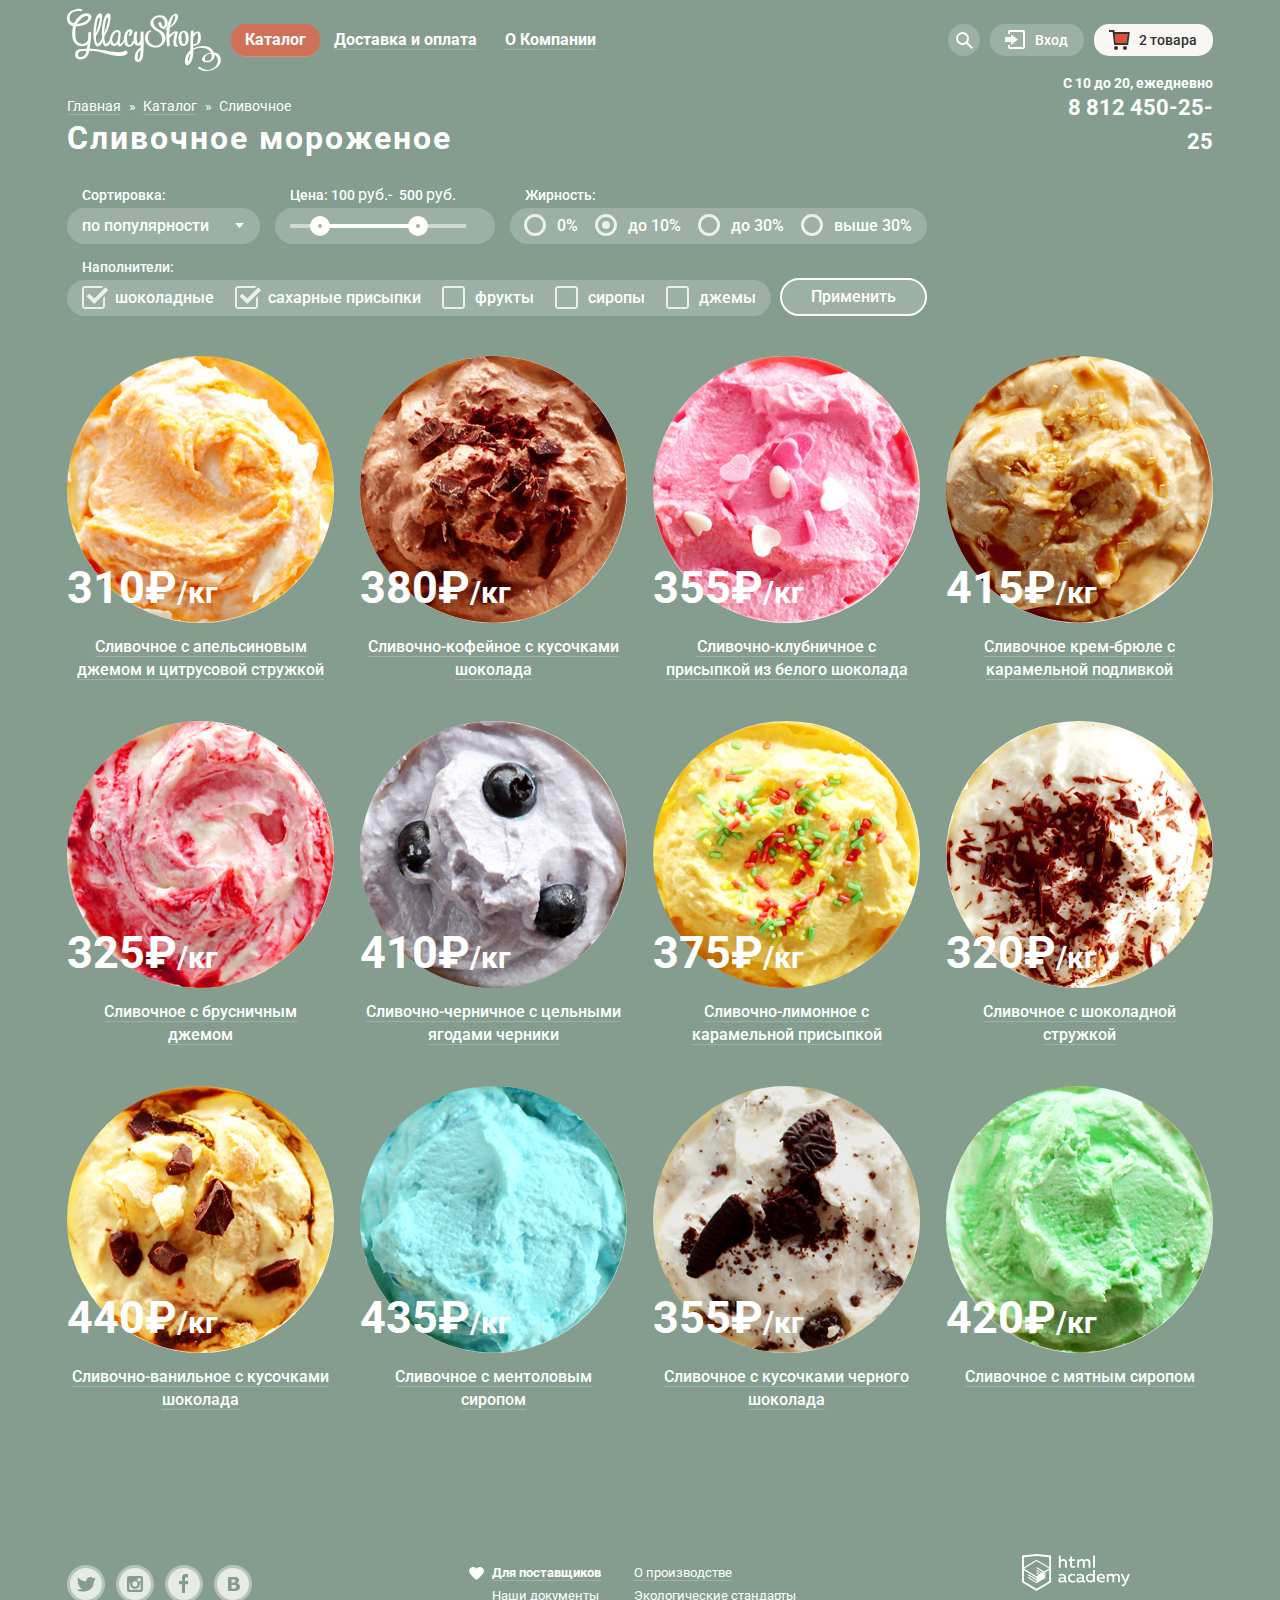
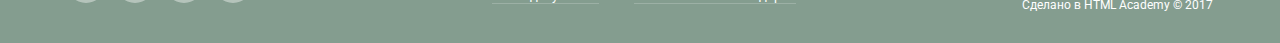
==== commit c81647c2: "фильтр каталога, оформление главной страницы" ====
--- a/catalog.html
+++ b/catalog.html
@@ -9,314 +9,391 @@
   </head>
   <body>
     <div class="site-wrapper noimage">
-    <div class="page-wrapper">
-      <header class="main-header">
-        <nav class="main-navigation">
-          <a class="main-header-logo" href="index.html">
-            <img src="img/logo.svg" width="154" height="64" alt="Логотип Gllacy Shop">
-          </a>
-          <ul class="site-navigation">
-            <li class="menu-item" tabindex="0">
-              <a class="site-navigation-current">Каталог</a>
-              <ul class="submenu">
-                <li class="submenu-item submenu-item-new">
-                  <a href="#">Новинки</a>
-                </li>
-                <li class="submenu-item submenu-item-current">
-                  <a>Сливочное</a>
-                </li>
-                <li class="submenu-item">
-                  <a href="#">Щербеты</a>
-                </li>
-                <li class="submenu-item">
-                  <a href="#">Фруктовый лед</a>
-                </li>
-                <li class="submenu-item">
-                  <a href="#">Мелорин</a>
-                </li>
-              </ul>
+      <div class="page-wrapper">
+        <header class="main-header">
+          <nav class="main-navigation">
+            <a class="main-header-logo" href="index.html">
+              <img src="img/logo.svg" width="154" height="64" alt="Логотип Gllacy Shop">
+            </a>
+            <ul class="site-navigation">
+              <li class="menu-item" tabindex="0">
+                <a class="site-navigation-current">Каталог</a>
+                <ul class="submenu">
+                  <li class="submenu-item submenu-item-new">
+                    <a href="#">Новинки</a>
+                  </li>
+                  <li class="submenu-item submenu-item-current">
+                    <a>Сливочное</a>
+                  </li>
+                  <li class="submenu-item">
+                    <a href="#">Щербеты</a>
+                  </li>
+                  <li class="submenu-item">
+                    <a href="#">Фруктовый лед</a>
+                  </li>
+                  <li class="submenu-item">
+                    <a href="#">Мелорин</a>
+                  </li>
+                </ul>
+              </li>
+              <li class="menu-item"><a href="#">Доставка и оплата</a></li>
+              <li class="menu-item"><a href="#">О Компании</a></li>
+            </ul>
+            <ul class="user-navigation">
+              <li class="search" tabindex="0">
+                <a><span class="visually-hidden">Поиск</span>
+                <svg xmlns="http://www.w3.org/2000/svg" xmlns:xlink="http://www.w3.org/1999/xlink" width="17" height="17" viewBox="0 0 17 17"><path d="M16.958 15.527L11.75 10.32A6.455 6.455 0 0 0 13 6.5 6.5 6.5 0 1 0 6.5 13a6.465 6.465 0 0 0 3.839-1.263l5.205 5.204 1.414-1.414zM6.5 11C4.019 11 2 8.981 2 6.5S4.019 2 6.5 2 11 4.019 11 6.5 8.981 11 6.5 11z"/></svg>
+              </a>
+              <div class="popup popup-search">
+                <form class="search-form" action="https://echo.htmlacademy.ru" method="get">
+                  <label class="visually-hidden" for="search">Поиск</label>
+                  <input type="search" name="search" id="search" placeholder="Что ищем?">
+                </form>
+              </div>
             </li>
-            <li class="menu-item"><a href="#">Доставка и оплата</a></li>
-            <li class="menu-item"><a href="#">О Компании</a></li>
-          </ul>
-          <ul class="user-navigation">
-            <li class="search" tabindex="0">
-              <a><span class="visually-hidden">Поиск</span>
-              <svg xmlns="http://www.w3.org/2000/svg" xmlns:xlink="http://www.w3.org/1999/xlink" width="17" height="17" viewBox="0 0 17 17"><path d="M16.958 15.527L11.75 10.32A6.455 6.455 0 0 0 13 6.5 6.5 6.5 0 1 0 6.5 13a6.465 6.465 0 0 0 3.839-1.263l5.205 5.204 1.414-1.414zM6.5 11C4.019 11 2 8.981 2 6.5S4.019 2 6.5 2 11 4.019 11 6.5 8.981 11 6.5 11z"/></svg>
-            </a>
-            <div class="popup popup-search">
-              <form class="search-form" action="https://echo.htmlacademy.ru" method="get">
-                <label class="visually-hidden" for="search">Поиск</label>
-                <input type="search" name="search" id="search" placeholder="Что ищем?">
+            <li class="login" tabindex="0">
+              <a>Вход<svg xmlns="http://www.w3.org/2000/svg" xmlns:xlink="http://www.w3.org/1999/xlink" width="21" height="19" viewBox="0 0 21 19"><g><path d="M6 14.875L12.917 9.5 6 4.125v2.917H-.042v4.917H6z"/><path d="M18 0H5C3.9 0 3 .9 3 2v2h2V2h13v15H5v-2H3v2c0 1.1.9 2 2 2h13c1.1 0 2-.9 2-2V2c0-1.1-.9-2-2-2z"/></g></svg></a>
+              <div class="popup popup-login">
+                <h2 class="visually-hidden">Личный кабинет</h2>
+                <form class="login-form" action="https://echo.htmlacademy.ru" method="post">
+                  <p class="login-field">
+                    <label class="visually-hidden" for="user-email">Электронная почта</label>
+                    <input class="login-field" id="user-email" type="email" name="user-email" placeholder="Электронная почта">
+                  </p>
+                  <p class="login-field">
+                    <label class="visually-hidden" for="user-password">Пароль</label>
+                    <input class="login-field" id="user-password" type="password" name="password" placeholder="Пароль">
+                  </p>
+                  <button class="button login-button" type="submit" name="login-button">
+                  Войти
+                  </button>
+                  <div class="login-links">
+                    <a href="#">Забыли пароль?</a>
+                    <a href="#">Новая регистрация</a>
+                  </div>
+                </form>
+              </div>
+            </li>
+            <li class="basket basket-notempty" tabindex="0">
+              <a><svg xmlns="http://www.w3.org/2000/svg" width="21" height="20" viewBox="0 0 21 20"><path fill="#E84D37" d="M5.888 4.031L6.922 13h10.45l1.176-8.969z"/><circle fill="#343434" cx="6.984" cy="18" r="2"/><circle fill="#343434" cx="15.984" cy="18" r="2"/><path fill="#343434" d="M5.657 2.031L5.422 0H0v2h3.64l1.5 13h13.988l1.699-12.969H5.657zM17.372 13H6.922L5.888 4.031h12.66L17.372 13z"/></svg>
+            2 товара</a>
+            <div class="popup popup-basket">
+              <form class="basket-form" action="https://echo.htmlacademy.ru" method="post">
+                <table class="basket-table">
+                  <tr class="row-1">
+                    <td class="column-1">
+                      <button class="button-delete" type="button">
+                      Удалить
+                      </button>
+                    </td>
+                    <td class="column-2">
+                      <img src="img/icecream-basket-1.jpg" width="33" height="33" alt="Апельсиновый пломбир">
+                    </td>
+                    <td class="column-3">Пломбир с апельсиновым джемом</td>
+                    <td class="column-4">
+                      1,5 кг х <span class="basket-price">200 руб.</span>
+                    </td>
+                    <td class="column-5">300 руб.</td>
+                  </tr>
+                  <tr class="row-2">
+                    <td class="column-1">
+                      <button class="button-delete" type="button">
+                      Удалить
+                      </button>
+                    </td>
+                    <td class="column-2">
+                      <img src="img/icecream-basket-2.jpg" width="33" height="33" alt="Клубничный пломбир">
+                    </td>
+                    <td class="column-3">Клубничный пломбир с присыпкой из белого шоколада</td>
+                    <td class="column-4">
+                      1,5 кг х <span class="basket-price">300 руб.</span>
+                    </td>
+                    <td class="column-5">450 руб.</td>
+                  </tr>
+                </table>
+                <p class="total-price">Итого: 750 руб.</p>
+                <button class="button order-button" type="submit" name="order-button">
+                Оформить заказ
+                </button>
               </form>
             </div>
           </li>
-          <li class="login" tabindex="0">
-            <a>Вход<svg xmlns="http://www.w3.org/2000/svg" xmlns:xlink="http://www.w3.org/1999/xlink" width="21" height="19" viewBox="0 0 21 19"><g><path d="M6 14.875L12.917 9.5 6 4.125v2.917H-.042v4.917H6z"/><path d="M18 0H5C3.9 0 3 .9 3 2v2h2V2h13v15H5v-2H3v2c0 1.1.9 2 2 2h13c1.1 0 2-.9 2-2V2c0-1.1-.9-2-2-2z"/></g></svg></a>
-            <div class="popup popup-login">
-              <h2 class="visually-hidden">Личный кабинет</h2>
-              <form class="login-form" action="https://echo.htmlacademy.ru" method="post">
-                <p class="login-field">
-                  <label class="visually-hidden" for="user-email">Электронная почта</label>
-                  <input class="login-field" id="user-email" type="email" name="user-email" placeholder="Электронная почта">
-                </p>
-                <p class="login-field">
-                  <label class="visually-hidden" for="user-password">Пароль</label>
-                  <input class="login-field" id="user-password" type="password" name="password" placeholder="Пароль">
-                </p>
-                <button class="button login-button" type="submit" name="login-button">
-                Войти
-                </button>
-                <div class="login-links">
-                  <a href="#">Забыли пароль?</a>
-                  <a href="#">Новая регистрация</a>
-                </div>
-              </form>
-            </div>
-          </li>
-          <li class="basket basket-notempty" tabindex="0">
-            <a><svg xmlns="http://www.w3.org/2000/svg" width="21" height="20" viewBox="0 0 21 20"><path fill="#E84D37" d="M5.888 4.031L6.922 13h10.45l1.176-8.969z"/><circle fill="#343434" cx="6.984" cy="18" r="2"/><circle fill="#343434" cx="15.984" cy="18" r="2"/><path fill="#343434" d="M5.657 2.031L5.422 0H0v2h3.64l1.5 13h13.988l1.699-12.969H5.657zM17.372 13H6.922L5.888 4.031h12.66L17.372 13z"/></svg>
-          2 товара</a>
-          <div class="popup popup-basket">
-            <form class="basket-form" action="https://echo.htmlacademy.ru" method="post">
-              <table class="basket-table">
-                <tr class="row-1">
-                  <td class="column-1">
-                    <button class="button-delete" type="button">
-                    Удалить
-                    </button>
-                  </td>
-                  <td class="column-2">
-                    <img src="img/icecream-basket-1.jpg" width="33" height="33" alt="Апельсиновый пломбир">
-                  </td>
-                  <td class="column-3">Пломбир с апельсиновым джемом</td>
-                  <td class="column-4">
-                    1,5 кг х <span class="basket-price">200 руб.</span>
-                  </td>
-                  <td class="column-5">300 руб.</td>
-                </tr>
-                <tr class="row-2">
-                  <td class="column-1">
-                    <button class="button-delete" type="button">
-                    Удалить
-                    </button>
-                  </td>
-                  <td class="column-2">
-                    <img src="img/icecream-basket-2.jpg" width="33" height="33" alt="Клубничный пломбир">
-                  </td>
-                  <td class="column-3">Клубничный пломбир с присыпкой из белого шоколада</td>
-                  <td class="column-4">
-                    1,5 кг х <span class="basket-price">300 руб.</span>
-                  </td>
-                  <td class="column-5">450 руб.</td>
-                </tr>
-              </table>
-              <p class="total-price">Итого: 750 руб.</p>
-              <button class="button order-button" type="submit" name="order-button">
-              Оформить заказ
-              </button>
-            </form>
+        </ul>
+      </nav>
+      <p class="contacts">
+        С 10 до 20, ежедневно
+        <a href="tel:+7-812-450-25-25">8&nbsp;812 450-25-25</a>
+      </p>
+    </header>
+    <main>
+      <ul class="breadcrumbs">
+        <li><a href="index.html">Главная</a></li>
+        <li><a href="#">Каталог</a></li>
+        <li class="breadcrumbs-current">Сливочное</li>
+      </ul>
+      <h1 class="page-title">Сливочное мороженое</h1>
+      <section class="catalog-filter">
+        <h2 class="visually-hidden">Фильтр мороженого</h2>
+        <form class="filter" method="get" action="https://echo.htmlacademy.ru">
+          <div class="filter-field">
+            <div class="filter-title">
+              <label for="sorting">Сортировка:</label>
+            </div>
+            <div class="input-field filter-select">
+              <select name="sorting" id="sorting">
+                <option value="popular">по популярности</option>
+                <option value="price-increase">по возрастанию цены</option>
+                <option value="price-decrease">по убыванию цены</option>
+              </select>
+              <svg xmlns="http://www.w3.org/2000/svg" width="9" height="5" viewBox="0 0 9 5"><path d="M4.5 5L0 0h9z"/></svg>
+            </div>
           </div>
-        </li>
-      </ul>
-    </nav>
-    <p class="contacts">
-      С 10 до 20, ежедневно
-      <a href="tel:+7-812-450-25-25">8 812 450 25 25</a>
-    </p>
-  </header>
-  <main>
-    <ul class="breadcrumbs">
-      <li><a href="index.html">Главная</a></li>
-      <li><a href="#">Каталог</a></li>
-      <li class="breadcrumbs-current">Сливочное</li>
-    </ul>
-    <h1 class="page-title">Сливочное мороженое</h1>
-    <section class="catalog-filter">
-      <h2 class="visually-hidden">Фильтр мороженого</h2>
-      <!-- Здесь будет форма -->
-    </section>
-    <section class="catalog">
-      <h2 class="visually-hidden">Каталог сливочного мороженого</h2>
-      <ul class="catalog-list">
-        <li class="catalog-item">
-          <h3 class="catalog-item-title">
-          <a href="#">Сливочное с апельсиновым джемом и цитрусовой стружкой</a>
-          </h3>
-          <p class="catalog-item-image">
-            <img src="img/icecream-1.jpg" width="267" height="267" alt="Сливочное с апельсиновым джемом">
-          </p>
-          <p class="catalog-item-price">
-            310&#8381;<span>/кг</span>
-          </p>
-          <a class="button catalog-item-button" href="#">Быстрый просмотр</a>
-        </li>
-        <li class="catalog-item">
-          <h3 class="catalog-item-title">
-          <a href="#">Сливочно-кофейное с кусочками шоколада</a>
-          </h3>
-          <p class="catalog-item-image">
-            <img src="img/icecream-2.jpg" width="267" height="267" alt="Сливочно-кофейное с кусочками шоколада">
-          </p>
-          <p class="catalog-item-price">
-            380&#8381;<span>/кг</span>
-          </p>
-          <a class="button" href="#">Быстрый просмотр</a>
-        </li>
-        <li class="catalog-item">
-          <h3 class="catalog-item-title">
-          <a href="#">Сливочно-клубничное с присыпкой из белого шоколада</a>
-          </h3>
-          <p class="catalog-item-image">
-            <img src="img/icecream-3.jpg" width="267" height="267" alt="Сливочно-клубничное">
-          </p>
-          <p class="catalog-item-price">
-            355&#8381;<span>/кг</span>
-          </p>
-          <a class="button" href="#">Быстрый просмотр</a>
-        </li>
-        <li class="catalog-item">
-          <h3 class="catalog-item-title">
-          <a href="#">Сливочное крем-брюле с карамельной подливкой</a>
-          </h3>
-          <p class="catalog-item-image">
-            <img src="img/icecream-4.jpg" width="267" height="267" alt="Сливочное крем-брюле с карамельной подливкой">
-          </p>
-          <p class="catalog-item-price">
-            415&#8381;<span>/кг</span>
-          </p>
-          <a class="button" href="#">Быстрый просмотр</a>
-        </li>
-        <li class="catalog-item">
-          <h3 class="catalog-item-title">
-          <a href="#">Сливочное с брусничным джемом</a>
-          </h3>
-          <p class="catalog-item-image">
-            <img src="img/icecream-5.jpg" width="267" height="267" alt="Сливочное с брусничным джемом">
-          </p>
-          <p class="catalog-item-price">
-            325&#8381;<span>/кг</span>
-          </p>
-          <a class="button" href="#">Быстрый просмотр</a>
-        </li>
-        <li class="catalog-item">
-          <h3 class="catalog-item-title">
-          <a href="#">Сливочно-черничное с цельными ягодами черники</a>
-          </h3>
-          <p class="catalog-item-image">
-            <img src="img/icecream-6.jpg" width="267" height="267" alt="Сливочно-черничное с цельными ягодами черники">
-          </p>
-          <p class="catalog-item-price">
-            410&#8381;<span>/кг</span>
-          </p>
-          <a class="button" href="#">Быстрый просмотр</a>
-        </li>
-        <li class="catalog-item">
-          <h3 class="catalog-item-title">
-          <a href="#">Сливочно-лимонное с карамельной присыпкой</a>
-          </h3>
-          <p class="catalog-item-image">
-            <img src="img/icecream-7.jpg" width="267" height="267" alt="Сливочно-лимонное с карамельной присыпкой">
-          </p>
-          <p class="catalog-item-price">
-            375&#8381;<span>/кг</span>
-          </p>
-          <a class="button" href="#">Быстрый просмотр</a>
-        </li>
-        <li class="catalog-item">
-          <h3 class="catalog-item-title">
-          <a href="#">Сливочное с шоколадной стружкой</a>
-          </h3>
-          <p class="catalog-item-image">
-            <img src="img/icecream-8.jpg" width="267" height="267" alt="Сливочное с шоколадной стружкой">
-          </p>
-          <p class="catalog-item-price">
-            320&#8381;<span>/кг</span>
-          </p>
-          <a class="button" href="#">Быстрый просмотр</a>
-        </li>
-        <li class="catalog-item">
-          <h3 class="catalog-item-title">
-          <a href="#">Сливочно-ванильное с кусочками шоколада</a>
-          </h3>
-          <p class="catalog-item-image">
-            <img src="img/icecream-9.jpg" width="267" height="267" alt="Сливочно-ванильное с кусочками шоколада">
-          </p>
-          <p class="catalog-item-price">
-            440&#8381;<span>/кг</span>
-          </p>
-          <a class="button" href="#">Быстрый просмотр</a>
-        </li>
-        <li class="catalog-item">
-          <h3 class="catalog-item-title">
-          <a href="#">Сливочноe с ментоловым сиропом</a>
-          </h3>
-          <p class="catalog-item-image">
-            <img src="img/icecream-10.jpg" width="267" height="267" alt="Сливочноe с ментоловым сиропом">
-          </p>
-          <p class="catalog-item-price">
-            435&#8381;<span>/кг</span>
-          </p>
-          <a class="button" href="#">Быстрый просмотр</a>
-        </li>
-        <li class="catalog-item">
-          <h3 class="catalog-item-title">
-          <a href="#">Сливочное с кусочками черного шоколада</a>
-          </h3>
-          <p class="catalog-item-image">
-            <img src="img/icecream-11.jpg" width="267" height="267" alt="Сливочное с кусочками черного шоколада">
-          </p>
-          <p class="catalog-item-price">
-            355&#8381;<span>/кг</span>
-          </p>
-          <a class="button" href="#">Быстрый просмотр</a>
-        </li>
-        <li class="catalog-item">
-          <h3 class="catalog-item-title">
-          <a href="#">Сливочное с мятным сиропом</a>
-          </h3>
-          <p class="catalog-item-image">
-            <img src="img/icecream-12.jpg" width="267" height="267" alt="Сливочное с мятным сиропом">
-          </p>
-          <p class="catalog-item-price">
-            420&#8381;<span>/кг</span>
-          </p>
-          <a class="button" href="#">Быстрый просмотр</a>
-        </li>
-      </ul>
-    </section>
-  </main>
-  <footer class="main-footer">
-    <div class="main-footer-social">
-      <ul class="social-list">
-        <li><a class="social-link social-link-tw" href="#"><span class="visually-hidden">Твиттер</span></a></li>
-        <li><a class="social-link social-link-inst" href="#"><span class="visually-hidden">Инстаграм</span></a></li>
-        <li><a class="social-link social-link-fb" href="#"><span class="visually-hidden">Фейсбук</span></a></li>
-        <li><a class="social-link social-link-vk" href="#"><span class="visually-hidden">Вконтакте</span></a></li>
-      </ul>
-    </div>
-    <div class="additional-navigation">
-      <ul class="additional-navigation-list">
-        <li class="provider">
-          <a href="#">
-            <svg xmlns="http://www.w3.org/2000/svg" width="15" height="13" viewBox="0 0 15 13"><path d="M10.799 0c-1.35 0-2.551.65-3.3 1.661A4.097 4.097 0 0 0 4.199 0C1.875 0 0 1.806 0 4.044 0 7.223 7.499 13 7.499 13s7.499-5.777 7.499-8.956C14.998 1.806 13.123 0 10.799 0z"/></svg>
-          Для поставщиков</a>
-        </li>
-        <li><a href="#">О производстве</a></li>
-        <li><a href="#">Наши документы</a></li>
-        <li><a href="#">Экологические стандарты</a></li>
-      </ul>
-    </div>
-    <p class="footer-copyright">
-      <a class="htmlacademy-logo" href="https://htmlacademy.ru/intensive/htmlcss">
-        <img src="img/htmlacademy-logo.svg" width="108" height="39" alt="Логотип HTML Academy">
-      </a>
-      Сделано в
-      <a class="copyright-link" href="https://htmlacademy.ru/intensive/htmlcss">HTML Academy</a>
-      &#169; 2017
-    </p>
-  </footer>
-</div>
+          <div class="filter-field filter-range">
+            <div class="filter-title range-title">Цена:</div>
+            <div class="price-controls">
+              <label class="min-price"><input type="text" name="min-price" value="100">руб.- </label>
+              <label class="max-price"><input type="text" name="max-price" value="500">руб.</label>
+            </div>
+            <div class="range-controls input-field">
+              <div class="scale">
+                <div class="bar"></div>
+              </div>
+              <div class="range-toggle range-toggle-min"></div>
+              <div class="range-toggle range-toggle-max"></div>
+            </div>
+          </div>
+          <div class="filter-field filter-radio">
+            <div class="filter-title radio-title">Жирность:</div>
+            <ul class="input-field">
+              <li class="filter-radio-option">
+                <input class="visually-hidden filter-input-radio" type="radio" name="fats" id="0" value="0">
+                <label for="0">0%</label>
+              </li>
+              <li class="filter-radio-option">
+                <input class="visually-hidden filter-input-radio" type="radio" name="fats" id="10" value="10" checked>
+                <label for="10">до 10%</label>
+              </li>
+              <li class="filter-radio-option">
+                <input class="visually-hidden filter-input-radio" type="radio" name="fats" id="until30" value="until30">
+                <label for="until30">до 30%</label>
+              </li>
+              <li class="filter-radio-option">
+                <input class="visually-hidden filter-input-radio" type="radio" name="fats" id="beyond30" value="beyond30">
+                <label for="beyond30">выше 30%</label>
+              </li>
+            </ul>
+          </div>
+          <div class="filter-field filter-chekbox">
+            <div class="filter-title">Наполнители:</div>
+            <ul class="input-field">
+              <li class="filter-checkbox-option">
+                <input class="visually-hidden filter-input-checkbox" type="checkbox" name="choko" id="choko" checked>
+                <label for="choko">шоколадные</label>
+              </li>
+              <li class="filter-checkbox-option">
+                <input class="visually-hidden filter-input-checkbox" type="checkbox" name="shugar" id="shugar" checked>
+                <label for="shugar">сахарные присыпки</label>
+              </li>
+              <li class="filter-checkbox-option">
+                <input class="visually-hidden filter-input-checkbox" type="checkbox" name="fruits" id="fruits">
+                <label for="fruits">фрукты</label>
+              </li>
+              <li class="filter-checkbox-option">
+                <input class="visually-hidden filter-input-checkbox" type="checkbox" name="syrup" id="syrup">
+                <label for="syrup">сиропы</label>
+              </li>
+              <li class="filter-checkbox-option">
+                <input class="visually-hidden filter-input-checkbox" type="checkbox" name="jam" id="jam">
+                <label for="jam">джемы</label>
+              </li>
+            </ul>
+          </div>
+          <button type="submit" class="filter-button filter-field">
+          Применить
+          </button>
+        </form>
+      </section>
+      <section class="catalog">
+        <h2 class="visually-hidden">Каталог сливочного мороженого</h2>
+        <ul class="catalog-list">
+          <li class="catalog-item">
+            <h3 class="catalog-item-title">
+            <a href="#">Сливочное с апельсиновым джемом и цитрусовой стружкой</a>
+            </h3>
+            <p class="catalog-item-image">
+              <img src="img/icecream-1.jpg" width="267" height="267" alt="Сливочное с апельсиновым джемом">
+            </p>
+            <p class="catalog-item-price">
+              310&#8381;<span>/кг</span>
+            </p>
+            <a class="button catalog-item-button" href="#">Быстрый просмотр</a>
+          </li>
+          <li class="catalog-item">
+            <h3 class="catalog-item-title">
+            <a href="#">Сливочно-кофейное с кусочками шоколада</a>
+            </h3>
+            <p class="catalog-item-image">
+              <img src="img/icecream-2.jpg" width="267" height="267" alt="Сливочно-кофейное с кусочками шоколада">
+            </p>
+            <p class="catalog-item-price">
+              380&#8381;<span>/кг</span>
+            </p>
+            <a class="button" href="#">Быстрый просмотр</a>
+          </li>
+          <li class="catalog-item">
+            <h3 class="catalog-item-title">
+            <a href="#">Сливочно-клубничное с присыпкой из белого шоколада</a>
+            </h3>
+            <p class="catalog-item-image">
+              <img src="img/icecream-3.jpg" width="267" height="267" alt="Сливочно-клубничное">
+            </p>
+            <p class="catalog-item-price">
+              355&#8381;<span>/кг</span>
+            </p>
+            <a class="button" href="#">Быстрый просмотр</a>
+          </li>
+          <li class="catalog-item">
+            <h3 class="catalog-item-title">
+            <a href="#">Сливочное крем-брюле с карамельной подливкой</a>
+            </h3>
+            <p class="catalog-item-image">
+              <img src="img/icecream-4.jpg" width="267" height="267" alt="Сливочное крем-брюле с карамельной подливкой">
+            </p>
+            <p class="catalog-item-price">
+              415&#8381;<span>/кг</span>
+            </p>
+            <a class="button" href="#">Быстрый просмотр</a>
+          </li>
+          <li class="catalog-item">
+            <h3 class="catalog-item-title">
+            <a href="#">Сливочное с брусничным джемом</a>
+            </h3>
+            <p class="catalog-item-image">
+              <img src="img/icecream-5.jpg" width="267" height="267" alt="Сливочное с брусничным джемом">
+            </p>
+            <p class="catalog-item-price">
+              325&#8381;<span>/кг</span>
+            </p>
+            <a class="button" href="#">Быстрый просмотр</a>
+          </li>
+          <li class="catalog-item">
+            <h3 class="catalog-item-title">
+            <a href="#">Сливочно-черничное с цельными ягодами черники</a>
+            </h3>
+            <p class="catalog-item-image">
+              <img src="img/icecream-6.jpg" width="267" height="267" alt="Сливочно-черничное с цельными ягодами черники">
+            </p>
+            <p class="catalog-item-price">
+              410&#8381;<span>/кг</span>
+            </p>
+            <a class="button" href="#">Быстрый просмотр</a>
+          </li>
+          <li class="catalog-item">
+            <h3 class="catalog-item-title">
+            <a href="#">Сливочно-лимонное с карамельной присыпкой</a>
+            </h3>
+            <p class="catalog-item-image">
+              <img src="img/icecream-7.jpg" width="267" height="267" alt="Сливочно-лимонное с карамельной присыпкой">
+            </p>
+            <p class="catalog-item-price">
+              375&#8381;<span>/кг</span>
+            </p>
+            <a class="button" href="#">Быстрый просмотр</a>
+          </li>
+          <li class="catalog-item">
+            <h3 class="catalog-item-title">
+            <a href="#">Сливочное с шоколадной стружкой</a>
+            </h3>
+            <p class="catalog-item-image">
+              <img src="img/icecream-8.jpg" width="267" height="267" alt="Сливочное с шоколадной стружкой">
+            </p>
+            <p class="catalog-item-price">
+              320&#8381;<span>/кг</span>
+            </p>
+            <a class="button" href="#">Быстрый просмотр</a>
+          </li>
+          <li class="catalog-item">
+            <h3 class="catalog-item-title">
+            <a href="#">Сливочно-ванильное с кусочками шоколада</a>
+            </h3>
+            <p class="catalog-item-image">
+              <img src="img/icecream-9.jpg" width="267" height="267" alt="Сливочно-ванильное с кусочками шоколада">
+            </p>
+            <p class="catalog-item-price">
+              440&#8381;<span>/кг</span>
+            </p>
+            <a class="button" href="#">Быстрый просмотр</a>
+          </li>
+          <li class="catalog-item">
+            <h3 class="catalog-item-title">
+            <a href="#">Сливочноe с ментоловым сиропом</a>
+            </h3>
+            <p class="catalog-item-image">
+              <img src="img/icecream-10.jpg" width="267" height="267" alt="Сливочноe с ментоловым сиропом">
+            </p>
+            <p class="catalog-item-price">
+              435&#8381;<span>/кг</span>
+            </p>
+            <a class="button" href="#">Быстрый просмотр</a>
+          </li>
+          <li class="catalog-item">
+            <h3 class="catalog-item-title">
+            <a href="#">Сливочное с кусочками черного шоколада</a>
+            </h3>
+            <p class="catalog-item-image">
+              <img src="img/icecream-11.jpg" width="267" height="267" alt="Сливочное с кусочками черного шоколада">
+            </p>
+            <p class="catalog-item-price">
+              355&#8381;<span>/кг</span>
+            </p>
+            <a class="button" href="#">Быстрый просмотр</a>
+          </li>
+          <li class="catalog-item">
+            <h3 class="catalog-item-title">
+            <a href="#">Сливочное с мятным сиропом</a>
+            </h3>
+            <p class="catalog-item-image">
+              <img src="img/icecream-12.jpg" width="267" height="267" alt="Сливочное с мятным сиропом">
+            </p>
+            <p class="catalog-item-price">
+              420&#8381;<span>/кг</span>
+            </p>
+            <a class="button" href="#">Быстрый просмотр</a>
+          </li>
+        </ul>
+      </section>
+    </main>
+    <footer class="main-footer">
+      <div class="main-footer-social">
+        <ul class="social-list">
+          <li><a class="social-link social-link-tw" href="#"><span class="visually-hidden">Твиттер</span></a></li>
+          <li><a class="social-link social-link-inst" href="#"><span class="visually-hidden">Инстаграм</span></a></li>
+          <li><a class="social-link social-link-fb" href="#"><span class="visually-hidden">Фейсбук</span></a></li>
+          <li><a class="social-link social-link-vk" href="#"><span class="visually-hidden">Вконтакте</span></a></li>
+        </ul>
+      </div>
+      <div class="additional-navigation">
+        <ul class="additional-navigation-list">
+          <li class="provider">
+            <a href="#">
+              <svg xmlns="http://www.w3.org/2000/svg" width="15" height="13" viewBox="0 0 15 13"><path d="M10.799 0c-1.35 0-2.551.65-3.3 1.661A4.097 4.097 0 0 0 4.199 0C1.875 0 0 1.806 0 4.044 0 7.223 7.499 13 7.499 13s7.499-5.777 7.499-8.956C14.998 1.806 13.123 0 10.799 0z"/></svg>
+            Для поставщиков</a>
+          </li>
+          <li><a href="#">О производстве</a></li>
+          <li><a href="#">Наши документы</a></li>
+          <li><a href="#">Экологические стандарты</a></li>
+        </ul>
+      </div>
+      <p class="footer-copyright">
+        <a class="htmlacademy-logo" href="https://htmlacademy.ru/intensive/htmlcss">
+          <img src="img/htmlacademy-logo.svg" width="108" height="39" alt="Логотип HTML Academy">
+        </a>
+        Сделано в
+        <a class="copyright-link" href="https://htmlacademy.ru/intensive/htmlcss">HTML Academy</a>
+        &#169; 2017
+      </p>
+    </footer>
+  </div>
 </div>
 </body>
 </html>--- a/css/style.css
+++ b/css/style.css
@@ -1,5 +1,6 @@
 html {
-  box-sizing: border-box;
+  -webkit-box-sizing: border-box;
+          box-sizing: border-box;
 }
 
 *,
@@ -552,7 +553,7 @@
   top: 75px;
   right: 0px;
   margin: 0;
-  width: 165px;
+  width: 167px;
   font-size: 14px;
   line-height: 16px;
   font-weight: 700;
@@ -615,6 +616,10 @@
   cursor: pointer;
 }
 
+.slider-controls label:hover {
+  background-color: rgba(255, 255, 255, 0.4); 
+}
+
 #product-1:checked ~ .site-wrapper {
   background-color: #849d8f;
   background-image: url("../img/slider-item1.png");
@@ -650,8 +655,45 @@
   font-size: 0;
 }
 
+.profit {
+  margin-top: 44px;
+  margin-bottom: 20px ;
+  padding: 16px 20px 23px;
+  width: 560px;
+  border-radius: 15px;
+}
+
+.profit-raspberry {
+  background: #b50012 url("../img/bg-berry.jpg") no-repeat 0 0;
+}
+
+.profit-chocolate {
+  background: #341808 url("../img/bg-choco.jpg") no-repeat 0 0;
+}
+
+.profit h2 {
+  margin: 0;
+  margin-bottom: 16px;
+  font-size: 35px;
+  line-height: 41px;
+  font-weight: 700;
+}
+
+.profit p {
+  margin: 0;
+  margin-bottom: 44px;
+  font-size: 18px;
+  line-height: 22px;
+  font-weight: 700;
+}
+
+.profit-button {
+  float: right;
+  padding: 10px 22px;
+}
+
+
 .features {
-  margin-top: 50px; /*Временно*/
   margin-bottom: 40px;
   padding: 25px 30px 20px 20px;
 
@@ -712,6 +754,7 @@
 .column-wrapper {
   display: flex;
   justify-content: space-between;
+  flex-wrap: wrap;
   padding-bottom: 20px;
 }
 
@@ -851,6 +894,7 @@
   list-style: none;
   margin: 0;
   padding: 0;
+  margin-top: 20px;
   margin-bottom: 13px;
   font-size: 14px;
   line-height: 16px;
@@ -895,6 +939,278 @@
   letter-spacing: 2px;
  }
 
+.filter {
+  display: flex;
+  flex-wrap: wrap;
+  justify-content: space-between;
+  align-items: flex-end;
+  margin-bottom: 25px;
+  width: 860px;
+}
+
+.filter-field {
+  margin-bottom: 15px;
+  
+}
+
+.filter-title {
+  padding-left: 15px;
+  padding-bottom: 5px;
+  font-size: 14px;
+  line-height: 16px;
+  font-weight: 500;
+  color: #ffffff;
+}
+
+.input-field {
+  margin: 0;
+  padding: 9px 15px;
+  font-size: 16px;
+  line-height: 18px;
+  font-weight: 500;
+  color: #ffffff;
+  background-color: rgba(255, 255, 255, 0.2);
+  border-radius: 20px;
+}
+
+.filter-select {
+  width: 193px;
+  position: relative;
+}
+
+.filter-select select {  
+  font-size: 16px;
+  line-height: 18px;
+  font-weight: 500;
+  color: #ffffff;
+  background: none;
+  appearance: none;
+    -moz-appearance: none;
+    -webkit-appearance: none;
+  border: 0;
+  cursor: pointer;
+}
+
+.filter-select select::-ms-expand {
+    display: none;
+}
+
+.filter-select svg {
+  position: absolute;
+  top: 15px;
+  left: 168px;
+  fill: #ffffff;
+}
+
+.filter-select select:hover,
+.filter-select select:focus,
+.filter-select select:hover ~ svg,
+.filter-select select:focus ~ svg {
+  color: #323232;
+  fill: #000000;
+  outline: none;  
+}
+
+.filter-select:hover::after {
+  border-top-color: #000000;
+}
+
+.filter-range {
+  display: flex;
+  flex-wrap: wrap;
+  width: 220px;
+  align-items: baseline;
+}
+
+.price-controls input {
+  padding-left: 3px;
+  padding-bottom: 5px;
+  width: 30px;
+  font-size: 14px;
+  line-height: 16px;
+  font-weight: 500;
+  color: #ffffff;
+
+  background: none;
+  border: none;
+}
+
+.range-controls {
+  position: relative;
+  padding-top: 16px;
+  padding-bottom: 16px;
+  width: 220px;
+}
+
+.range-controls .scale {
+  position: relative;
+  width: 176px;
+  height: 4px;
+  background-color: rgba(255, 255, 255, 0.5);
+}
+
+.range-controls .bar {
+  position: absolute;
+  top: 0;
+  left: 25px;
+  width: 100px;
+  height: 4px;
+  background: #ffffff;
+}
+
+.range-toggle {
+  position: absolute;
+  top: 8px;
+  width: 20px;
+  height: 20px;
+  background-color: #ababab;
+  border: 8px solid #ffffff;
+  border-radius: 50%;
+  cursor: pointer;
+}
+
+.range-toggle:hover,
+.range-toggle:focus {
+  width: 22px;
+  height: 22px;
+  outline: none;
+}
+
+.range-toggle-min {
+  left: 35px;
+}
+
+.range-toggle-max {
+  left: 133px;
+}
+
+.filter-field ul {
+  display: flex;
+  margin: 0;
+  list-style: none;
+
+}
+
+.filter-radio-option {
+  padding-left: 32px;
+  padding-right: 18px;
+}
+
+.filter-radio-option:last-child {
+  padding-right: 0;
+}
+
+.filter-radio-option label {
+  position: relative;
+  cursor: pointer;
+}
+
+.filter-input-radio + label::before {
+  content: "";
+  position: absolute;
+  left: -33px;
+  top: -2px;
+  width: 22px;
+  height: 22px;
+  border: 3px solid #ffffff;
+  border-radius: 50%;
+  opacity: 0.8;
+}
+
+.filter-input-radio:checked + label::after {
+  content: "";
+  position: absolute;
+  left: -26px;
+  top: 5px;
+  width: 8px;
+  height: 8px;
+  background-color: #ffffff;
+  border-radius: 50%;
+  opacity: 0.8;
+}
+
+.filter-input-radio + label:hover::before,
+.filter-input-radio:checked + label:hover::after,
+.filter-input-radio + label:focus::before,
+.filter-input-radio:checked + label:focus::after {
+  opacity: 1;
+}
+
+.filter-input-radio:disabled + label::before,
+.filter-input-radio:checked:disabled + label::after {
+  opacity: 0.4;
+}
+
+.filter-checkbox-option {
+  padding-left: 33px;
+  padding-right: 21px;
+}
+
+.filter-checkbox-option:last-child {
+  padding-right: 0;
+}
+
+.filter-checkbox-option label {
+  position: relative;
+  cursor: pointer;
+}
+
+.filter-input-checkbox + label::before {
+  content: "";
+  position: absolute;
+  left: -33px;
+  top: -2px;
+  width: 26px;
+  height: 23px;
+  background: url("../img/checkbox-off.svg") no-repeat;
+  opacity: 0.8;
+}
+
+.filter-input-checkbox:checked + label::before {
+  background: url("../img/checkbox-on.svg") no-repeat;
+  opacity: 0.8;
+}
+
+.filter-input-checkbox + label:hover::before,
+.filter-input-checkbox:checked + label:hover::before,
+.filter-input-checkbox + label:focus::before,
+.filter-input-checkbox:checked + label:focus::before {
+  opacity: 1;
+}
+
+.filter-input-checkbox:disabled + label::before,
+.filter-input-checkbox:checked:disabled + label::before {
+  opacity: 0.4;
+}
+
+.filter-button {
+  padding: 8px 29px;
+  font-size: 16px;
+  line-height: 18px;
+  font-weight: 500;
+  color: #ffffff;
+  background-color: rgba(255, 255, 255, 0.2);
+  border: 2px solid #ffffff;
+  border-radius: 25px;
+  cursor: pointer;
+}
+
+.filter-button:hover,
+.filter-button:focus {
+  color: #323232;
+  background-color: #fbfcfb;
+  outline: none;
+}
+
+.filter-button:active {
+  color: #323232;
+  background-color: #eaeaea;
+  padding: 10px 30px;
+  border: none;
+  box-shadow: inset 0px 2px 1px 0px #6a6b6a;
+
+}
+
 .catalog-list {
   display: flex;
   flex-wrap: wrap;
@@ -904,6 +1220,22 @@
   padding: 0;
 }
 
+.hit-list {
+  margin-bottom: 0;
+}
+
+.hit-item::after {
+  content: "";
+  position: absolute;
+  top: 0;
+  left: 0;
+  width: 61px;
+  height: 61px;
+  background: #ffffff url("../img/hit.svg") no-repeat 0 0;
+  border-radius: 50%;
+  z-index: 4;
+}
+
 .catalog-item {
   display: flex;
   flex-direction: column;
@@ -913,12 +1245,17 @@
 }
 
 .catalog-item-title {
+  padding: 0 5px;
   text-align: center;
   margin: 0px;
   margin-top: 20px;
-  margin-bottom: 43px;
+  margin-bottom: 40px;
   order: 1;
   z-index: 2;
+}
+
+.hit-item h3 {
+  margin-bottom: 38px;
 }
 
 .catalog-item:not(:nth-child(4n)) {
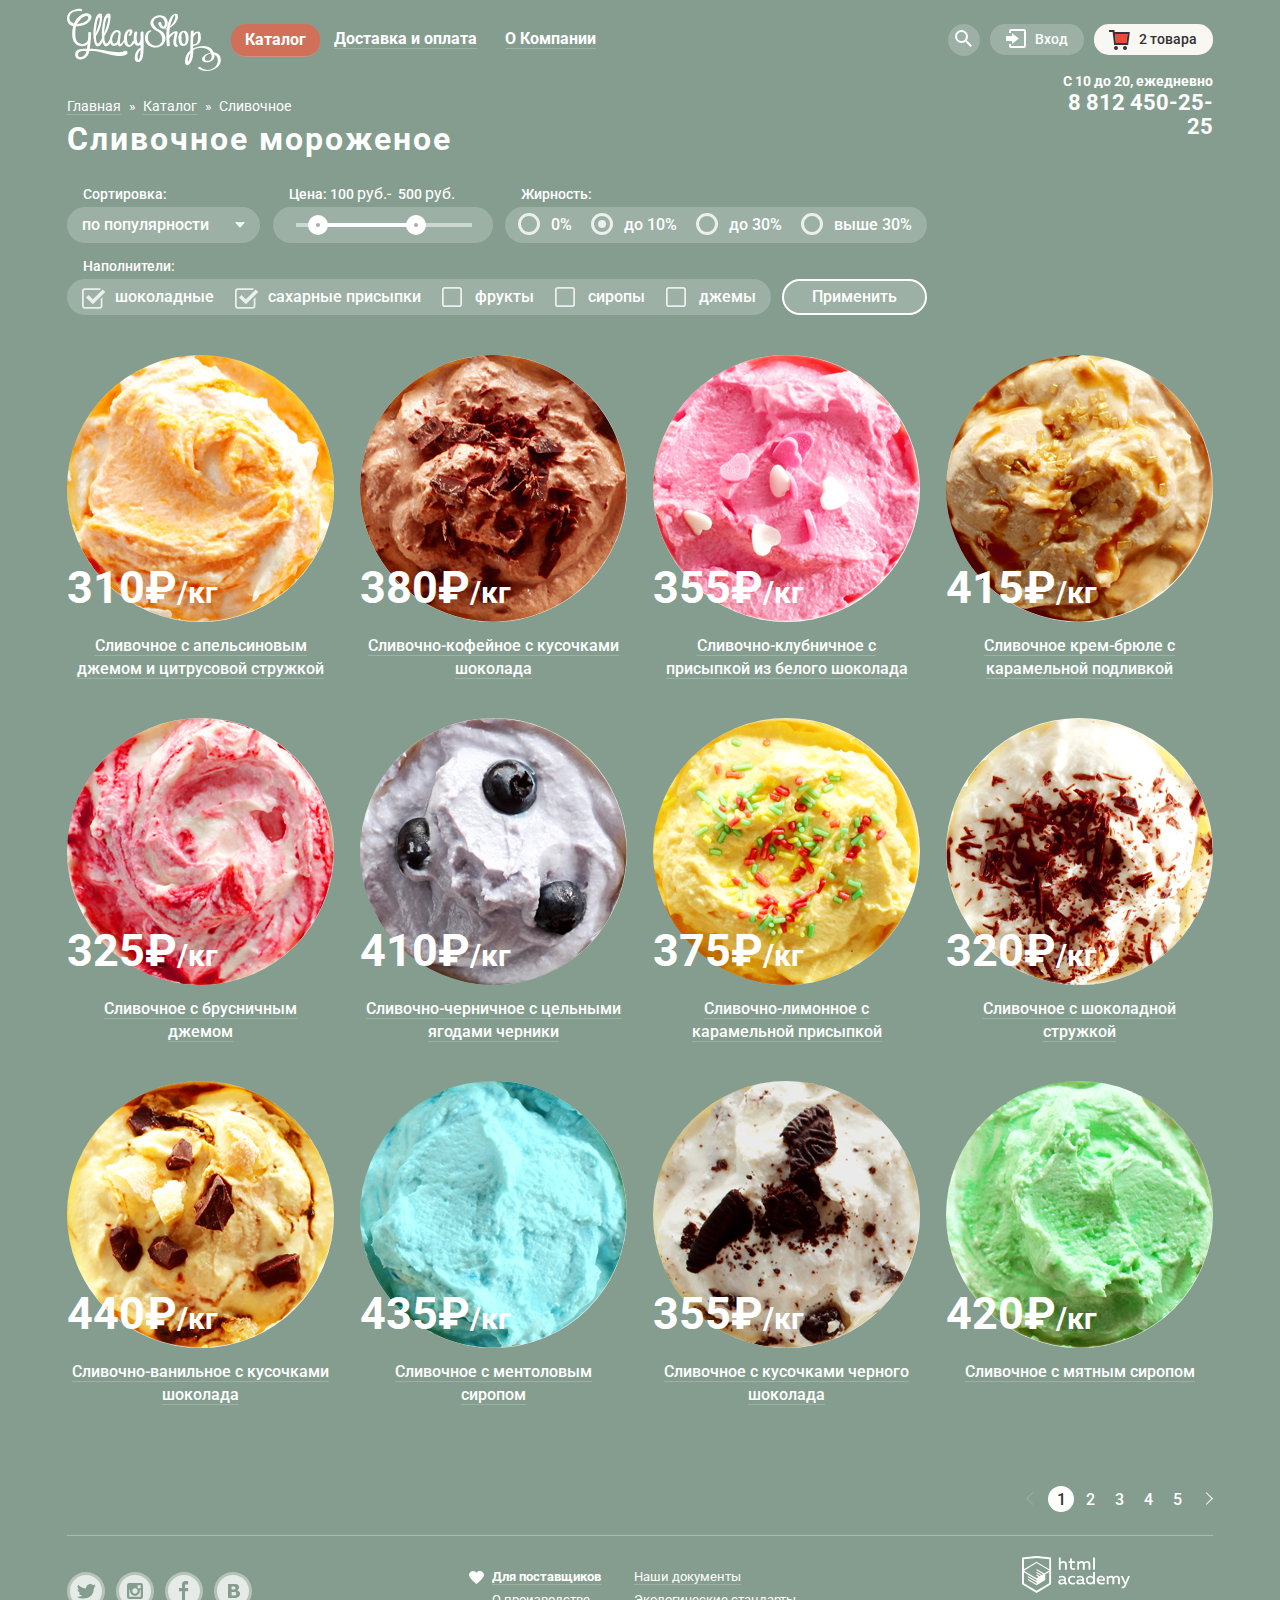
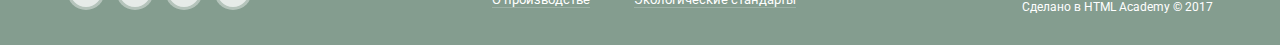
==== commit 657f0f58: "Правки по критериям" ====
--- a/catalog.html
+++ b/catalog.html
@@ -5,7 +5,7 @@
     <title>HTML Academy: Глейси</title>
     <link href="https://fonts.googleapis.com/css?family=Roboto:400,500,700" rel="stylesheet">
     <link href="css/normalize.css" rel="stylesheet">
-    <link href="css/style.css" rel="stylesheet">
+    <link href="css/style.min.css" rel="stylesheet">
   </head>
   <body>
     <div class="site-wrapper noimage">
@@ -145,7 +145,6 @@
                 <option value="price-increase">по возрастанию цены</option>
                 <option value="price-decrease">по убыванию цены</option>
               </select>
-              <svg xmlns="http://www.w3.org/2000/svg" width="9" height="5" viewBox="0 0 9 5"><path d="M4.5 5L0 0h9z"/></svg>
             </div>
           </div>
           <div class="filter-field filter-range">
@@ -162,238 +161,247 @@
               <div class="range-toggle range-toggle-max"></div>
             </div>
           </div>
-          <div class="filter-field filter-radio">
-            <div class="filter-title radio-title">Жирность:</div>
-            <ul class="input-field">
-              <li class="filter-radio-option">
-                <input class="visually-hidden filter-input-radio" type="radio" name="fats" id="0" value="0">
-                <label for="0">0%</label>
-              </li>
-              <li class="filter-radio-option">
-                <input class="visually-hidden filter-input-radio" type="radio" name="fats" id="10" value="10" checked>
-                <label for="10">до 10%</label>
-              </li>
-              <li class="filter-radio-option">
-                <input class="visually-hidden filter-input-radio" type="radio" name="fats" id="until30" value="until30">
-                <label for="until30">до 30%</label>
-              </li>
-              <li class="filter-radio-option">
-                <input class="visually-hidden filter-input-radio" type="radio" name="fats" id="beyond30" value="beyond30">
-                <label for="beyond30">выше 30%</label>
-              </li>
-            </ul>
-          </div>
-          <div class="filter-field filter-chekbox">
-            <div class="filter-title">Наполнители:</div>
-            <ul class="input-field">
-              <li class="filter-checkbox-option">
-                <input class="visually-hidden filter-input-checkbox" type="checkbox" name="choko" id="choko" checked>
-                <label for="choko">шоколадные</label>
-              </li>
-              <li class="filter-checkbox-option">
-                <input class="visually-hidden filter-input-checkbox" type="checkbox" name="shugar" id="shugar" checked>
-                <label for="shugar">сахарные присыпки</label>
-              </li>
-              <li class="filter-checkbox-option">
-                <input class="visually-hidden filter-input-checkbox" type="checkbox" name="fruits" id="fruits">
-                <label for="fruits">фрукты</label>
-              </li>
-              <li class="filter-checkbox-option">
-                <input class="visually-hidden filter-input-checkbox" type="checkbox" name="syrup" id="syrup">
-                <label for="syrup">сиропы</label>
-              </li>
-              <li class="filter-checkbox-option">
-                <input class="visually-hidden filter-input-checkbox" type="checkbox" name="jam" id="jam">
-                <label for="jam">джемы</label>
-              </li>
-            </ul>
-          </div>
-          <button type="submit" class="filter-button filter-field">
-          Применить
-          </button>
-        </form>
-      </section>
-      <section class="catalog">
-        <h2 class="visually-hidden">Каталог сливочного мороженого</h2>
-        <ul class="catalog-list">
-          <li class="catalog-item">
-            <h3 class="catalog-item-title">
-            <a href="#">Сливочное с апельсиновым джемом и цитрусовой стружкой</a>
-            </h3>
-            <p class="catalog-item-image">
-              <img src="img/icecream-1.jpg" width="267" height="267" alt="Сливочное с апельсиновым джемом">
-            </p>
-            <p class="catalog-item-price">
-              310&#8381;<span>/кг</span>
-            </p>
-            <a class="button catalog-item-button" href="#">Быстрый просмотр</a>
-          </li>
-          <li class="catalog-item">
-            <h3 class="catalog-item-title">
-            <a href="#">Сливочно-кофейное с кусочками шоколада</a>
-            </h3>
-            <p class="catalog-item-image">
-              <img src="img/icecream-2.jpg" width="267" height="267" alt="Сливочно-кофейное с кусочками шоколада">
-            </p>
-            <p class="catalog-item-price">
-              380&#8381;<span>/кг</span>
-            </p>
-            <a class="button" href="#">Быстрый просмотр</a>
-          </li>
-          <li class="catalog-item">
-            <h3 class="catalog-item-title">
-            <a href="#">Сливочно-клубничное с присыпкой из белого шоколада</a>
-            </h3>
-            <p class="catalog-item-image">
-              <img src="img/icecream-3.jpg" width="267" height="267" alt="Сливочно-клубничное">
-            </p>
-            <p class="catalog-item-price">
-              355&#8381;<span>/кг</span>
-            </p>
-            <a class="button" href="#">Быстрый просмотр</a>
-          </li>
-          <li class="catalog-item">
-            <h3 class="catalog-item-title">
-            <a href="#">Сливочное крем-брюле с карамельной подливкой</a>
-            </h3>
-            <p class="catalog-item-image">
-              <img src="img/icecream-4.jpg" width="267" height="267" alt="Сливочное крем-брюле с карамельной подливкой">
-            </p>
-            <p class="catalog-item-price">
-              415&#8381;<span>/кг</span>
-            </p>
-            <a class="button" href="#">Быстрый просмотр</a>
-          </li>
-          <li class="catalog-item">
-            <h3 class="catalog-item-title">
-            <a href="#">Сливочное с брусничным джемом</a>
-            </h3>
-            <p class="catalog-item-image">
-              <img src="img/icecream-5.jpg" width="267" height="267" alt="Сливочное с брусничным джемом">
-            </p>
-            <p class="catalog-item-price">
-              325&#8381;<span>/кг</span>
-            </p>
-            <a class="button" href="#">Быстрый просмотр</a>
-          </li>
-          <li class="catalog-item">
-            <h3 class="catalog-item-title">
-            <a href="#">Сливочно-черничное с цельными ягодами черники</a>
-            </h3>
-            <p class="catalog-item-image">
-              <img src="img/icecream-6.jpg" width="267" height="267" alt="Сливочно-черничное с цельными ягодами черники">
-            </p>
-            <p class="catalog-item-price">
-              410&#8381;<span>/кг</span>
-            </p>
-            <a class="button" href="#">Быстрый просмотр</a>
-          </li>
-          <li class="catalog-item">
-            <h3 class="catalog-item-title">
-            <a href="#">Сливочно-лимонное с карамельной присыпкой</a>
-            </h3>
-            <p class="catalog-item-image">
-              <img src="img/icecream-7.jpg" width="267" height="267" alt="Сливочно-лимонное с карамельной присыпкой">
-            </p>
-            <p class="catalog-item-price">
-              375&#8381;<span>/кг</span>
-            </p>
-            <a class="button" href="#">Быстрый просмотр</a>
-          </li>
-          <li class="catalog-item">
-            <h3 class="catalog-item-title">
-            <a href="#">Сливочное с шоколадной стружкой</a>
-            </h3>
-            <p class="catalog-item-image">
-              <img src="img/icecream-8.jpg" width="267" height="267" alt="Сливочное с шоколадной стружкой">
-            </p>
-            <p class="catalog-item-price">
-              320&#8381;<span>/кг</span>
-            </p>
-            <a class="button" href="#">Быстрый просмотр</a>
-          </li>
-          <li class="catalog-item">
-            <h3 class="catalog-item-title">
-            <a href="#">Сливочно-ванильное с кусочками шоколада</a>
-            </h3>
-            <p class="catalog-item-image">
-              <img src="img/icecream-9.jpg" width="267" height="267" alt="Сливочно-ванильное с кусочками шоколада">
-            </p>
-            <p class="catalog-item-price">
-              440&#8381;<span>/кг</span>
-            </p>
-            <a class="button" href="#">Быстрый просмотр</a>
-          </li>
-          <li class="catalog-item">
-            <h3 class="catalog-item-title">
-            <a href="#">Сливочноe с ментоловым сиропом</a>
-            </h3>
-            <p class="catalog-item-image">
-              <img src="img/icecream-10.jpg" width="267" height="267" alt="Сливочноe с ментоловым сиропом">
-            </p>
-            <p class="catalog-item-price">
-              435&#8381;<span>/кг</span>
-            </p>
-            <a class="button" href="#">Быстрый просмотр</a>
-          </li>
-          <li class="catalog-item">
-            <h3 class="catalog-item-title">
-            <a href="#">Сливочное с кусочками черного шоколада</a>
-            </h3>
-            <p class="catalog-item-image">
-              <img src="img/icecream-11.jpg" width="267" height="267" alt="Сливочное с кусочками черного шоколада">
-            </p>
-            <p class="catalog-item-price">
-              355&#8381;<span>/кг</span>
-            </p>
-            <a class="button" href="#">Быстрый просмотр</a>
-          </li>
-          <li class="catalog-item">
-            <h3 class="catalog-item-title">
-            <a href="#">Сливочное с мятным сиропом</a>
-            </h3>
-            <p class="catalog-item-image">
-              <img src="img/icecream-12.jpg" width="267" height="267" alt="Сливочное с мятным сиропом">
-            </p>
-            <p class="catalog-item-price">
-              420&#8381;<span>/кг</span>
-            </p>
-            <a class="button" href="#">Быстрый просмотр</a>
-          </li>
-        </ul>
-      </section>
-    </main>
-    <footer class="main-footer">
-      <div class="main-footer-social">
-        <ul class="social-list">
-          <li><a class="social-link social-link-tw" href="#"><span class="visually-hidden">Твиттер</span></a></li>
-          <li><a class="social-link social-link-inst" href="#"><span class="visually-hidden">Инстаграм</span></a></li>
-          <li><a class="social-link social-link-fb" href="#"><span class="visually-hidden">Фейсбук</span></a></li>
-          <li><a class="social-link social-link-vk" href="#"><span class="visually-hidden">Вконтакте</span></a></li>
-        </ul>
-      </div>
-      <div class="additional-navigation">
-        <ul class="additional-navigation-list">
-          <li class="provider">
-            <a href="#">
-              <svg xmlns="http://www.w3.org/2000/svg" width="15" height="13" viewBox="0 0 15 13"><path d="M10.799 0c-1.35 0-2.551.65-3.3 1.661A4.097 4.097 0 0 0 4.199 0C1.875 0 0 1.806 0 4.044 0 7.223 7.499 13 7.499 13s7.499-5.777 7.499-8.956C14.998 1.806 13.123 0 10.799 0z"/></svg>
-            Для поставщиков</a>
-          </li>
-          <li><a href="#">О производстве</a></li>
-          <li><a href="#">Наши документы</a></li>
-          <li><a href="#">Экологические стандарты</a></li>
-        </ul>
-      </div>
-      <p class="footer-copyright">
-        <a class="htmlacademy-logo" href="https://htmlacademy.ru/intensive/htmlcss">
-          <img src="img/htmlacademy-logo.svg" width="108" height="39" alt="Логотип HTML Academy">
-        </a>
-        Сделано в
-        <a class="copyright-link" href="https://htmlacademy.ru/intensive/htmlcss">HTML Academy</a>
-        &#169; 2017
-      </p>
-    </footer>
+            <div class="filter-field filter-radio">
+              <div class="filter-title radio-title">Жирность:</div>
+              <ul class="input-field">
+                <li class="filter-radio-option">
+                  <input class="visually-hidden filter-input-radio" type="radio" name="fats" id="0" value="0">
+                  <label for="0">0%</label>
+                </li>
+                <li class="filter-radio-option">
+                  <input class="visually-hidden filter-input-radio" type="radio" name="fats" id="10" value="10" checked>
+                  <label for="10">до 10%</label>
+                </li>
+                <li class="filter-radio-option">
+                  <input class="visually-hidden filter-input-radio" type="radio" name="fats" id="until30" value="until30">
+                  <label for="until30">до 30%</label>
+                </li>
+                <li class="filter-radio-option">
+                  <input class="visually-hidden filter-input-radio" type="radio" name="fats" id="beyond30" value="beyond30">
+                  <label for="beyond30">выше 30%</label>
+                </li>
+              </ul>
+            </div>
+            <div class="filter-field filter-chekbox">
+              <div class="filter-title">Наполнители:</div>
+              <ul class="input-field">
+                <li class="filter-checkbox-option">
+                  <input class="visually-hidden filter-input-checkbox" type="checkbox" name="choko" id="choko" checked>
+                  <label for="choko">шоколадные</label>
+                </li>
+                <li class="filter-checkbox-option">
+                  <input class="visually-hidden filter-input-checkbox" type="checkbox" name="shugar" id="shugar" checked>
+                  <label for="shugar">сахарные присыпки</label>
+                </li>
+                <li class="filter-checkbox-option">
+                  <input class="visually-hidden filter-input-checkbox" type="checkbox" name="fruits" id="fruits">
+                  <label for="fruits">фрукты</label>
+                </li>
+                <li class="filter-checkbox-option">
+                  <input class="visually-hidden filter-input-checkbox" type="checkbox" name="syrup" id="syrup">
+                  <label for="syrup">сиропы</label>
+                </li>
+                <li class="filter-checkbox-option">
+                  <input class="visually-hidden filter-input-checkbox" type="checkbox" name="jam" id="jam">
+                  <label for="jam">джемы</label>
+                </li>
+              </ul>
+            </div>
+            <button type="submit" class="filter-button filter-field">
+            Применить
+            </button>
+          </form>
+        </section>
+        <section class="catalog">
+          <h2 class="visually-hidden">Каталог сливочного мороженого</h2>
+          <ul class="catalog-list">
+            <li class="catalog-item">
+              <h3 class="catalog-item-title">
+              <a href="#">Сливочное с апельсиновым джемом и цитрусовой стружкой</a>
+              </h3>
+              <p class="catalog-item-image">
+                <img src="img/icecream-1.jpg" width="267" height="267" alt="Сливочное с апельсиновым джемом">
+              </p>
+              <p class="catalog-item-price">
+                310&#8381;<span>/кг</span>
+              </p>
+              <a class="button catalog-item-button" href="#">Быстрый просмотр</a>
+            </li>
+            <li class="catalog-item">
+              <h3 class="catalog-item-title">
+              <a href="#">Сливочно-кофейное с кусочками шоколада</a>
+              </h3>
+              <p class="catalog-item-image">
+                <img src="img/icecream-2.jpg" width="267" height="267" alt="Сливочно-кофейное с кусочками шоколада">
+              </p>
+              <p class="catalog-item-price">
+                380&#8381;<span>/кг</span>
+              </p>
+              <a class="button" href="#">Быстрый просмотр</a>
+            </li>
+            <li class="catalog-item">
+              <h3 class="catalog-item-title">
+              <a href="#">Сливочно-клубничное с присыпкой из белого шоколада</a>
+              </h3>
+              <p class="catalog-item-image">
+                <img src="img/icecream-3.jpg" width="267" height="267" alt="Сливочно-клубничное">
+              </p>
+              <p class="catalog-item-price">
+                355&#8381;<span>/кг</span>
+              </p>
+              <a class="button" href="#">Быстрый просмотр</a>
+            </li>
+            <li class="catalog-item">
+              <h3 class="catalog-item-title">
+              <a href="#">Сливочное крем-брюле с карамельной подливкой</a>
+              </h3>
+              <p class="catalog-item-image">
+                <img src="img/icecream-4.jpg" width="267" height="267" alt="Сливочное крем-брюле с карамельной подливкой">
+              </p>
+              <p class="catalog-item-price">
+                415&#8381;<span>/кг</span>
+              </p>
+              <a class="button" href="#">Быстрый просмотр</a>
+            </li>
+            <li class="catalog-item">
+              <h3 class="catalog-item-title">
+              <a href="#">Сливочное с брусничным джемом</a>
+              </h3>
+              <p class="catalog-item-image">
+                <img src="img/icecream-5.jpg" width="267" height="267" alt="Сливочное с брусничным джемом">
+              </p>
+              <p class="catalog-item-price">
+                325&#8381;<span>/кг</span>
+              </p>
+              <a class="button" href="#">Быстрый просмотр</a>
+            </li>
+            <li class="catalog-item">
+              <h3 class="catalog-item-title">
+              <a href="#">Сливочно-черничное с цельными ягодами черники</a>
+              </h3>
+              <p class="catalog-item-image">
+                <img src="img/icecream-6.jpg" width="267" height="267" alt="Сливочно-черничное с цельными ягодами черники">
+              </p>
+              <p class="catalog-item-price">
+                410&#8381;<span>/кг</span>
+              </p>
+              <a class="button" href="#">Быстрый просмотр</a>
+            </li>
+            <li class="catalog-item">
+              <h3 class="catalog-item-title">
+              <a href="#">Сливочно-лимонное с карамельной присыпкой</a>
+              </h3>
+              <p class="catalog-item-image">
+                <img src="img/icecream-7.jpg" width="267" height="267" alt="Сливочно-лимонное с карамельной присыпкой">
+              </p>
+              <p class="catalog-item-price">
+                375&#8381;<span>/кг</span>
+              </p>
+              <a class="button" href="#">Быстрый просмотр</a>
+            </li>
+            <li class="catalog-item">
+              <h3 class="catalog-item-title">
+              <a href="#">Сливочное с шоколадной стружкой</a>
+              </h3>
+              <p class="catalog-item-image">
+                <img src="img/icecream-8.jpg" width="267" height="267" alt="Сливочное с шоколадной стружкой">
+              </p>
+              <p class="catalog-item-price">
+                320&#8381;<span>/кг</span>
+              </p>
+              <a class="button" href="#">Быстрый просмотр</a>
+            </li>
+            <li class="catalog-item">
+              <h3 class="catalog-item-title">
+              <a href="#">Сливочно-ванильное с кусочками шоколада</a>
+              </h3>
+              <p class="catalog-item-image">
+                <img src="img/icecream-9.jpg" width="267" height="267" alt="Сливочно-ванильное с кусочками шоколада">
+              </p>
+              <p class="catalog-item-price">
+                440&#8381;<span>/кг</span>
+              </p>
+              <a class="button" href="#">Быстрый просмотр</a>
+            </li>
+            <li class="catalog-item">
+              <h3 class="catalog-item-title">
+              <a href="#">Сливочноe с ментоловым сиропом</a>
+              </h3>
+              <p class="catalog-item-image">
+                <img src="img/icecream-10.jpg" width="267" height="267" alt="Сливочноe с ментоловым сиропом">
+              </p>
+              <p class="catalog-item-price">
+                435&#8381;<span>/кг</span>
+              </p>
+              <a class="button" href="#">Быстрый просмотр</a>
+            </li>
+            <li class="catalog-item">
+              <h3 class="catalog-item-title">
+              <a href="#">Сливочное с кусочками черного шоколада</a>
+              </h3>
+              <p class="catalog-item-image">
+                <img src="img/icecream-11.jpg" width="267" height="267" alt="Сливочное с кусочками черного шоколада">
+              </p>
+              <p class="catalog-item-price">
+                355&#8381;<span>/кг</span>
+              </p>
+              <a class="button" href="#">Быстрый просмотр</a>
+            </li>
+            <li class="catalog-item">
+              <h3 class="catalog-item-title">
+              <a href="#">Сливочное с мятным сиропом</a>
+              </h3>
+              <p class="catalog-item-image">
+                <img src="img/icecream-12.jpg" width="267" height="267" alt="Сливочное с мятным сиропом">
+              </p>
+              <p class="catalog-item-price">
+                420&#8381;<span>/кг</span>
+              </p>
+              <a class="button" href="#">Быстрый просмотр</a>
+            </li>
+          </ul>
+          <ul class="pagination-list">
+            <li class="pagination-item"><a class="prev disabled"><span class="visually-hidden">Назад</span></a></li>
+            <li class="pagination-item pagination-item-current"><a>1</a></li>
+            <li class="pagination-item"><a href="#">2</a></li>
+            <li class="pagination-item"><a href="#">3</a></li>
+            <li class="pagination-item"><a href="#">4</a></li>
+            <li class="pagination-item"><a href="#">5</a></li>
+            <li class="pagination-item-next"><a class="next" href="#"><span class="visually-hidden">Вперед</span></a></li>
+          </ul>
+        </section>
+      </main>
+      <footer class="main-footer footer-catalog">
+        <div class="main-footer-social">
+          <ul class="social-list">
+            <li><a class="social-link social-link-tw" href="#"><span class="visually-hidden">Твиттер</span></a></li>
+            <li><a class="social-link social-link-inst" href="#"><span class="visually-hidden">Инстаграм</span></a></li>
+            <li><a class="social-link social-link-fb" href="#"><span class="visually-hidden">Фейсбук</span></a></li>
+            <li><a class="social-link social-link-vk" href="#"><span class="visually-hidden">Вконтакте</span></a></li>
+          </ul>
+        </div>
+        <div class="additional-navigation">
+          <ul class="additional-navigation-list">
+            <li class="provider">
+              <a href="#">
+                <svg xmlns="http://www.w3.org/2000/svg" width="15" height="13" viewBox="0 0 15 13"><path d="M10.799 0c-1.35 0-2.551.65-3.3 1.661A4.097 4.097 0 0 0 4.199 0C1.875 0 0 1.806 0 4.044 0 7.223 7.499 13 7.499 13s7.499-5.777 7.499-8.956C14.998 1.806 13.123 0 10.799 0z"/></svg>
+              Для поставщиков</a>
+            </li>
+            <li><a href="#">Наши документы</a></li>
+            <li><a href="#">О производстве</a></li>
+            <li><a href="#">Экологические стандарты</a></li>
+          </ul>
+        </div>
+        <p class="footer-copyright">
+          <a class="htmlacademy-logo" href="https://htmlacademy.ru/intensive/htmlcss">
+            <img src="img/htmlacademy-logo.svg" width="108" height="39" alt="Логотип HTML Academy">
+          </a>
+          Сделано в
+          <a class="copyright-link" href="https://htmlacademy.ru/intensive/htmlcss">HTML Academy</a>
+          &#169; 2017
+        </p>
+      </footer>
+    </div>
   </div>
-</div>
 </body>
 </html>--- a/css/style.min.css
+++ b/css/style.min.css
@@ -0,0 +1 @@
+@keyframes increase{0%{transform:scale(0)}to{transform:scale(1)}}@keyframes decrease{0%,to{transform:scale(1)}50%{transform:scale(.6)}}html{-webkit-box-sizing:border-box;box-sizing:border-box}*,::after,::before{box-sizing:inherit}body{margin:0;font-family:"Roboto",Arial,sans-serif;font-size:16px;line-height:22px;font-weight:400;color:#fff}a{text-decoration:none}img{max-width:100%;height:auto}.visually-hidden{position:absolute;width:1px;height:1px;margin:-1px;border:0;padding:0;white-space:nowrap;clip-path:inset(100%);clip:rect(0 0 0 0);overflow:hidden}.site-wrapper{background-color:#849d8f;background-image:url(../img/slider-item1.png);background-repeat:no-repeat;background-position:top center;transition:background-image .5s ease,background-color .5s ease}.site-wrapper::after,.site-wrapper::before{content:"";visibility:hidden}.site-wrapper::before{background-image:url(../img/slider-item2.png)}.site-wrapper::after{background-image:url(../img/slider-item3.png)}.noimage{background-image:none}.page-wrapper{width:1200px;margin:0 auto;padding:0 27px}.button{display:inline-block;vertical-align:middle;font-size:18px;line-height:24px;font-weight:700;text-align:center;color:#fefefe;background:#f26843;background-image:linear-gradient(180deg,#f26843 0%,#e74a35 100%);border-radius:22px;border:0;box-shadow:0 2px 2px 0 rgba(172,16,0,.64);cursor:pointer}.button:focus,.button:hover{background-image:linear-gradient(180deg,#f58669 0%,#ec6f5e 100%);box-shadow:0 2px 2px 0 #ac1000;outline:0}.button:active{background-image:linear-gradient(180deg,#d74632 0%,#e1613e 100%);box-shadow:inset 0 2px 2px 0 #ac1000}.main-header,.main-navigation{position:relative}.main-navigation{display:flex;padding-top:8px}.main-heder-logo{width:154;height:64}.site-navigation{display:flex;flex-wrap:wrap;width:380px;margin-left:10px}.site-navigation,.submenu{z-index:4;padding:0;list-style:none}.menu-item>a{display:block;margin:6px 14px;vertical-align:middle;color:#fff;line-height:18px;font-weight:700;border-bottom:1px solid rgba(255,255,255,.2)}.menu-item>a:focus,.menu-item>a:hover{color:#323232;margin:0;padding:6px 14px;background-color:#f7f6f3;border-radius:15px;outline:0}.menu-item>a[href]:active{color:#323232;margin:0;padding:7px 14px;background-color:#f7f6f3;border-radius:15px;box-shadow:inset 0 2px 1px 0 rgba(105,105,105,.4)}.menu-item .site-navigation-current{margin:0;padding:7px 14px;color:#fff;border-radius:15px;background-color:#d07058}.menu-item{position:relative}.menu-item:focus .submenu,.menu-item:hover .submenu,.submenu:hover{display:block;outline:0}.submenu{display:none;position:absolute;top:37px;left:-7px;border-radius:5px;background-color:#f8f7f4;box-shadow:0 20px 20px 0 rgba(0,0,0,.4);overflow:hidden}.submenu-item a{display:block;margin:0;padding:8px 22px;white-space:nowrap;font-size:14px;line-height:16px;font-weight:400;color:#323232}.submenu-item:last-child a{padding-bottom:11px}.submenu-item-new a{padding-top:10px;padding-bottom:12px;font-weight:700}.submenu::after{content:"";position:absolute;top:36px;left:6px;width:128px;height:1px;background-color:#d1d0ce}.submenu-item-current a{pointer-events:none;color:#fff;background-color:#d07058}.submenu-item a:focus,.submenu-item a:hover{background-color:#fbded7;outline:0}.submenu-item a:active{background-color:#f6b5a5}.user-navigation{display:flex;justify-content:middle;flex-wrap:wrap;margin-left:auto;padding:0;list-style:none}.basket>a,.login>a,.search>a{display:flex;padding:7px 16px 8px 45px;margin-left:10px;font-size:14px;line-height:16px;font-weight:500;color:#fff;background-color:rgba(255,255,255,.2);border-radius:15px}.user-navigation a:focus,.user-navigation a:hover{color:#323232;background-color:#f8f7f4;outline:0}.basket a,.login,.login a,.search,.search a{position:relative}.search a{align-items:center;justify-content:center;padding:0;width:32px;height:32px;border-radius:50%}.search svg{position:absolute;top:6px;left:7px;fill:#fff}.basket-empty svg,.login svg{position:absolute;top:5px;left:16px;fill:#fff}.basket-empty a:focus svg,.basket-empty a:hover svg,.login a:focus svg,.login a:hover svg,.search a:focus svg,.search a:hover svg{fill:#000}.basket-notempty a{color:#323232;background-color:#f8f7f4}.basket-notempty svg{position:absolute;top:6px;left:15px}.popup{display:none;z-index:4}.popup-basket,.popup-login,.popup-search{position:absolute;top:36px;right:0;background-color:#f8f7f4;border-radius:5px;box-shadow:0 20px 20px 0 rgba(0,0,0,.4)}.popup-basket{top:60px}.search-form input{margin:20px 15px;width:310px;padding:14px;font-size:14px;color:#323232;font-weight:700;border:0;border-radius:5px;box-shadow:inset 0 0 0 1px #d3d3d2}.popup input::-webkit-input-placeholder{color:#999;font-weight:400}.popup input:-ms-input-placeholder,.popup input::-ms-input-placeholder{color:#999;font-weight:400}.popup input::placeholder{color:#999;font-weight:400}.popup input:hover{font-weight:400;box-shadow:inset 0 0 0 2px #c7c6c5}.popup input:focus{font-weight:400;box-shadow:inset 0 0 0 2px #8fbdec;outline:0}.login-form{display:flex;flex-wrap:wrap;justify-content:space-between;padding:20px 18px 20px 20px}.login-field{margin:0}.login-field input{margin-bottom:17px;width:241px;padding:15px 14px;font-size:14px;color:#323232;font-weight:700;border:0;border-radius:5px;box-shadow:inset 0 0 0 1px #d3d3d2}.login-form button{padding:10px 25px;height:45px}.login-links{display:flex;flex-direction:column;width:120px}.login-links a{font-size:13px;line-height:24px;color:#323232;-webkit-text-decoration:underline #adacaa;text-decoration:underline #adacaa}.login-links a:focus,.login-links a:hover{color:#e84d37;-webkit-text-decoration:underline rgba(232,77,55,.3);text-decoration:underline rgba(232,77,55,.3);outline:0}.basket:focus .popup-basket,.basket:hover .popup-basket,.login:focus .popup-login,.login:hover .popup-login,.popup-basket:hover,.popup-login:hover,.popup-search:hover,.search:focus .popup-search,.search:hover .popup-search{display:block}.popup-basket{padding:2px 15px}.basket-table{padding:10px 0;margin-bottom:13px;font-size:13px;line-height:16px;color:#323232;border-bottom:1px solid #cacac7}.basket-table tr{text-align:center;vertical-align:middle}.basket-table td{padding:7px 0}.column-1{position:relative;width:12px}.column-2{width:57px}.column-3{width:220px;text-align:left}.column-4{width:145px}.row-2 .column-3{vertical-align:bottom}.column-5{width:65px;text-align:left}.button-delete{position:relative;width:12px;height:12px;font-size:0;background-color:transparent;border:0;cursor:pointer}.button-delete::after,.button-delete::before{content:"";position:absolute;top:0;left:3px;width:15px;height:1px;background-color:#000}.button-delete::before{transform:rotate(45deg)}.button-delete::after{transform:rotate(-45deg)}.basket-price{color:#999}.total-price{margin:0 0 14px;font-size:15px;line-height:18px;font-weight:700;color:#323232;text-align:right}.order-button{float:right;padding:10px 15px;margin-bottom:20px}.contacts{position:absolute;top:73px;right:0;margin:0;width:167px;font-size:14px;line-height:16px;font-weight:700;text-align:right;color:#fff}.contacts a{display:block;padding-top:2px;font-size:22px;line-height:24px;color:#fff}.slider{position:relative;padding-top:315px;text-align:center;color:#fff}.slider-list{margin:0;padding:0;list-style:none}.slide{display:none}.slide-title{width:700px;margin:0 auto 31px;font-size:60px;line-height:60px;font-weight:700}.slide-button{padding:8px 42px;font-size:32px;line-height:44px;font-weight:700;color:#fff;vertical-align:top;border-radius:50px}.slider-controls label{display:inline-block;vertical-align:top;width:20px;height:20px;margin-right:9px;background-color:transparent;border:2px solid #fff;border-radius:50%;cursor:pointer}.slider-controls label:hover{background-color:rgba(255,255,255,.4)}.slider-controls label:active{background-color:#fff}#product-1:checked~.site-wrapper{background-color:#849d8f;background-image:url(../img/slider-item1.png)}#product-2:checked~.site-wrapper{background-color:#8996a6;background-image:url(../img/slider-item2.png)}#product-3:checked~.site-wrapper{background-color:#9d8b84;background-image:url(../img/slider-item3.png)}#product-1:checked~.site-wrapper #slide1,#product-2:checked~.site-wrapper #slide2,#product-3:checked~.site-wrapper #slide3{display:block}#product-1:checked~.site-wrapper label[for=product-1],#product-2:checked~.site-wrapper label[for=product-2],#product-3:checked~.site-wrapper label[for=product-3]{background-color:#fff}.slider-controls{position:absolute;z-index:20;bottom:18px;left:0;font-size:0}.profit{margin-top:42px;margin-bottom:20px;padding:16px 20px 23px;width:560px;border-radius:15px}.profit-raspberry{background:#b50012 url(../img/bg-berry.jpg) no-repeat 0 0}.profit-chocolate{background:#341808 url(../img/bg-choco.jpg) no-repeat 0 0}.profit h2,.profit p{margin:0 0 16px;font-size:35px;line-height:41px;font-weight:700}.profit p{margin:0 0 44px;font-size:18px;line-height:22px}.profit-button{float:right;padding:10px 22px}.features{margin-bottom:40px;padding:25px 30px 24px 20px;color:#323232;background-color:#ede1c5;background-image:url(../img/wafel.jpg);background-repeat:repeat;border-radius:15px}.features-list{display:flex;justify-content:space-between;flex-wrap:wrap;margin:0;padding:0;list-style:none}.features-title{margin:0;font-size:24px;line-height:30px;font-weight:500;word-spacing:1px}.feature-item{position:relative;padding-top:21px;padding-left:57px}.feature-item:nth-child(odd){width:535px}.feature-item:nth-child(even){width:530px}.feature-item:nth-child(1){background:url(../img/icecream-icon.svg) no-repeat 0 8px}.feature-item:nth-child(2){background:url(../img/cow.svg) no-repeat 0 8px}.feature-item:nth-child(3){background:url(../img/leaf.svg) no-repeat 0 8px}.feature-item:nth-child(4){background:url(../img/thermometer.svg) no-repeat 0 8px}.column-wrapper{display:flex;justify-content:space-between;flex-wrap:wrap;padding-bottom:20px}.news{width:560px;margin-bottom:20px;padding-top:23px;padding-left:19px;min-height:220px;color:#323232;background-color:#fff;background-image:url(../img/strawberry-big.jpg);background-repeat:no-repeat;background-size:cover;border-radius:15px}.news-title{margin:0 0 5px;font-size:16px;line-height:22px;font-weight:500;color:#323232}.news-link{display:block;position:relative;width:285px}.news-link a{font-size:24px;line-height:30px;font-weight:700;color:#323232;background-image:linear-gradient(#323232,#323232);background-size:100% 2px;background-position:left 25px;background-repeat:repeat-x}.subscription{position:relative;z-index:0;width:560px;margin-bottom:20px;padding:34px 26px 16px 25px;background-color:#f8f7f4;background-image:repeating-linear-gradient(134deg,#f8f7f4 0,#f8f7f4 7px,#92cdff 7px,#92cdff 14px,#f8f7f4 14px,#f8f7f4 21px,#fe9e90 21px,#fe9e90 27.7px);border-radius:15px}.subscription::before{content:"";position:absolute;top:5px;left:5px;z-index:-1;width:calc(100% - 10px);height:calc(100% - 10px);background-color:#f8f7f4;border-radius:10px}.subscription p{z-index:1;margin:0 0 36px;color:#5a5a5a}.form-flex{display:flex;flex-wrap:wrap;justify-content:space-between;margin-bottom:20px}.subscription-form-email{padding:10px 15px;width:368px;color:#323232;font-weight:700;background-color:#fff;border:0;border-radius:5px;box-shadow:inset 0 0 0 1px #d3d3d2}.subscription-form-email::-webkit-input-placeholder{font-weight:400;color:#999}.subscription-form-email:-ms-input-placeholder,.subscription-form-email::-ms-input-placeholder{font-weight:400;color:#999}.subscription-form-email::placeholder{font-weight:400;color:#999}.subscription-form-email:hover{font-weight:400;color:#c7c6c5;box-shadow:inset 0 0 0 2px #c7c6c5}.subscription-form-email:focus{font-weight:400;color:#c7c6c5;box-shadow:inset 0 0 0 2px #8fbdec;outline:0}.subscription-button{padding:10px 19px;font-size:18px;line-height:24px}.breadcrumbs{display:flex;justify-content:flex-start;flex-wrap:wrap;padding:0;margin:20px 0 14px;font-size:14px;line-height:16px;color:#fff;list-style:none}.breadcrumbs li{position:relative;margin-right:22px}.breadcrumbs li:last-child{margin-right:0}.breadcrumbs li::after{content:"»";position:absolute;top:0;right:-15px}.breadcrumbs-current::after{display:none}.breadcrumbs a{color:#fff;border-bottom:1px solid rgba(255,255,255,.2)}.additional-navigation a:focus,.additional-navigation a:hover,.breadcrumbs a:focus,.breadcrumbs a:hover,.catalog-item a:focus,.catalog-item a:hover{color:#ffbc9e;border-bottom:1px solid rgba(255,188,158,.3);outline:0}.page-title{margin:0 0 33px;letter-spacing:2px}.filter{display:flex;flex-wrap:wrap;justify-content:space-between;align-items:flex-end;margin-bottom:25px;width:860px}.filter-field{margin-bottom:15px}.filter-title{padding-left:16px;padding-bottom:5px;font-size:14px;line-height:16px;font-weight:500;color:#fff}.input-field{margin:0;padding:9px 15px;font-size:16px;line-height:18px;font-weight:500;color:#fff;background-color:rgba(255,255,255,.2);border-radius:20px}.filter-select{width:193px;position:relative}.filter-select select{font-size:16px;line-height:18px;font-weight:500;color:#fff;background:0 0;background-image:url(../img/select-arrow.svg);background-repeat:no-repeat;background-position:153px center;background-size:10px 6px;appearance:none;-moz-appearance:none;-webkit-appearance:none;border:0;cursor:pointer}.filter-select select::-ms-expand{display:none}.filter-select select:focus,.filter-select select:focus~svg,.filter-select select:hover,.filter-select select:hover~svg{color:#323232;fill:#000;outline:0;background-image:url(../img/select-arrow-black.svg)}.filter-select:hover::after{border-top-color:#000}.filter-range{display:flex;flex-wrap:wrap;width:220px;align-items:baseline}.price-controls input{padding-left:3px;padding-bottom:5px;width:30px;font-size:14px;line-height:16px;font-weight:500;color:#fff;background:0 0;border:0}.range-controls{position:relative;padding-top:16px;padding-bottom:16px;padding-left:23px;width:220px}.range-controls .scale{position:relative;width:176px;height:4px;background-color:rgba(255,255,255,.5)}.range-controls .bar{position:absolute;top:0;left:25px;width:100px;height:4px;background:#fff}.range-toggle{position:absolute;top:8px;width:20px;height:20px;background-color:#ababab;border:8px solid #fff;border-radius:50%;cursor:pointer}.range-toggle:focus,.range-toggle:hover{width:22px;height:22px;outline:0}.range-toggle-min{left:35px}.range-toggle-max{left:133px}.filter-field ul{display:flex;justify-content:flex-start;margin:0;list-style:none}.filter-radio-option{padding-left:31px;padding-right:21px}.filter-checkbox-option:last-child,.filter-radio-option:last-child{padding-right:0}.filter-checkbox-option label,.filter-radio-option label{position:relative;cursor:pointer}.filter-input-radio+label::before{content:"";position:absolute;left:-33px;top:-2px;width:22px;height:22px;border:3px solid #fff;border-radius:50%;opacity:.8}.filter-input-radio:checked+label::after{content:"";position:absolute;left:-26px;top:5px;width:8px;height:8px;background-color:#fff;border-radius:50%;opacity:.8}.filter-input-radio+label:focus::before,.filter-input-radio+label:hover::before,.filter-input-radio:checked+label:focus::after,.filter-input-radio:checked+label:hover::after{opacity:1}.filter-input-radio:checked:disabled+label::after,.filter-input-radio:disabled+label::before{opacity:.4}.filter-checkbox-option{padding-left:33px;padding-right:21px}.filter-input-checkbox+label::before{content:"";position:absolute;left:-33px;top:0;width:26px;height:23px;background:url(../img/checkbox-off.svg) no-repeat;background-size:20px 20px;opacity:.8}.filter-input-checkbox:checked+label::before{background:url(../img/checkbox-on.svg) no-repeat;background-size:24px 23px;opacity:.8}.filter-input-checkbox+label:focus::before,.filter-input-checkbox+label:hover::before,.filter-input-checkbox:checked+label:focus::before,.filter-input-checkbox:checked+label:hover::before{opacity:1}.filter-input-checkbox:checked:disabled+label::before,.filter-input-checkbox:disabled+label::before{opacity:.4}.filter-button{padding:7px 28px;font-size:16px;line-height:18px;font-weight:500;color:#fff;background-color:rgba(255,255,255,.2);border:2px solid #fff;border-radius:25px;cursor:pointer}.filter-button:focus,.filter-button:hover{color:#323232;background-color:#fbfcfb;outline:0}.filter-button:active{color:#323232;background-color:#eaeaea;padding:10px 30px;border:0;box-shadow:inset 0 2px 1px 0 #6a6b6a}.catalog-list{display:flex;flex-wrap:wrap;margin:0 0 42px;padding:0;list-style:none}.hit-list{margin-bottom:0}.hit-item::after{content:"";position:absolute;top:0;left:0;z-index:4;width:61px;height:61px;background:#fff url(../img/hit.svg) no-repeat 0 0;border-radius:50%}.catalog-item{display:flex;flex-direction:column;position:relative;width:267px;color:#fff}.catalog-item-title{z-index:2;padding:0 5px;text-align:center;margin:19px 0 38px;order:1}.hit-item h3{margin-bottom:38px}.catalog-item:not(:nth-child(4n)){margin-right:26px}.catalog-item .button{display:none;position:absolute;top:335px;left:32px;z-index:2;padding:10px 15px}.catalog-item-title a{font-size:16px;line-height:22px;font-weight:500;color:#fff;border-bottom:1px solid rgba(255,255,255,.2)}.catalog-item-image{z-index:2;margin:0}.catalog-item-image img{border-radius:50%}.catalog-item-price{z-index:2;margin:-63px 0 0;font-size:45px;line-height:45px;font-weight:700}.catalog-item-price span{font-size:30px}.catalog-item:focus,.catalog-item:hover{z-index:3}.catalog-item .button:focus,.catalog-item .button:hover{color:#fff}.catalog-item::before{display:none;content:"";position:absolute;top:-7px;left:-14px;z-index:1;width:293px;height:405px;background-color:rgba(255,255,255,.2);border-radius:5px;box-shadow:0 20px 20px 0 rgba(0,0,0,.4)}.catalog-item:hover::before{display:block}.catalog-item:hover .button{display:inline-block;vertical-align:middle}.pagination-list{display:flex;flex-wrap:wrap;justify-content:flex-end;padding:0;margin:0 0 23px;list-style:none}.pagination-item{margin-right:3px;text-align:center}.pagination-item:last-child{margin-right:0}.pagination-item a,.pagination-item-next a{display:inline-block;vertical-align:middle;height:26px}.pagination-item a{padding-top:5px;font-size:16px;line-height:18px;font-weight:500;color:#fff;border-radius:50%;width:26px}.pagination-item-next a{width:20px}.pagination-item a[href]:focus,.pagination-item a[href]:hover{background-color:rgba(255,255,255,.2);border-radius:50%}.pagination-item a[href]:active,.pagination-item-current a{color:#323232;background-color:#fff}.map,.next,.prev{position:relative}.next::before,.prev::before{content:"";position:absolute;top:8px;left:9px;width:9px;height:9px;border:1px solid #fff;border-right:none;border-bottom:none}.prev::before{transform:rotate(-45deg)}.next::before{transform:rotate(135deg)}.pagination-item .disabled{opacity:.2}.map{width:100%;height:430px;text-align:center;background-color:#f2ebd3}.map iframe{position:absolute;width:100%;height:100%;border:0;left:0}.main-footer{position:relative;display:flex;align-items:center;padding-top:20px;padding-bottom:29px}.footer-catalog{border-top:1px solid rgba(255,255,255,.3)}.map-contacts{position:absolute;top:-369px;right:0;padding:30px 25px;width:302px;font-size:14px;line-height:20px;color:#323232;background-color:#fefefe;border-radius:15px}.contacts-address,.feedback-form p{margin:0 0 20px}.contacts-phone{margin:0 0 25px}.contacts-details{display:block;margin:0;padding-bottom:2px;font-size:18px;line-height:24px;font-weight:700}.contacts-details a{color:#323232}.feedback-call-button{padding:10px 27px;text-align:center}.social-list{display:flex;align-items:center;flex-wrap:wrap;margin:0;padding:10px 0 0;list-style:none}.social-list li:not(:last-child){margin-right:11px}.social-link{display:flex;align-items:center;width:38px;height:38px;opacity:.8;border:4px solid rgba(255,255,255,.5);border-radius:50%}.social-link-tw{background:url(../img/twitter.svg) no-repeat 50% 50%}.social-link-inst{background:url(../img/instagram.svg) no-repeat 50% 50%}.social-link-fb{background:url(../img/fb.svg) no-repeat 50% 50%}.social-link-vk{background:url(../img/vk.svg) no-repeat 50% 50%}.social-link:focus,.social-link:hover{opacity:1;outline:0}.social-link:active{opacity:.8;border:4px solid rgba(255,255,255,.8)}.additional-navigation{width:337px;margin:0 auto;padding-top:5px}.additional-navigation-list{position:relative;display:flex;flex-wrap:wrap;padding:0;margin:0;list-style:none}.additional-navigation-list li{padding-left:23px}.additional-navigation-list li:nth-child(odd){width:142px}.additional-navigation a{white-space:nowrap;font-size:13px;line-height:22px;color:#fff;border-bottom:1px solid rgba(255,255,255,.2)}.provider svg{position:absolute;top:6px;left:0;fill:#fff}.provider a:focus svg,.provider a:hover svg{fill:#ffbc9e}.provider a{font-weight:700}.footer-copyright{margin:0;font-size:12px;line-height:18px;color:#fff}.htmlacademy-logo{display:block}.copyright-link{color:#fff}.copyright-link:focus,.copyright-link:hover{color:#ffbc9e;border-bottom:1px solid rgba(255,188,158,.3);outline:0}.overlay{display:none;position:fixed;top:0;left:0;z-index:7;width:100%;height:100%;background-color:rgba(0,0,0,.3)}.overlay-show{display:block}.modal{display:none;position:fixed;top:50%;left:50%;z-index:8;color:#000;background-color:#f8f7f4}.modal-feedback{width:480px;margin-top:-220px;margin-left:-240px;padding:15px 25px;border-radius:10px}.modal-show{display:block;animation:increase .4s}.modal-error{animation:decrease .7s}.modal-close{position:absolute;top:15px;right:15px;width:20px;height:20px;font-size:0;background:url(../img/cross-big.svg) no-repeat 50% 50%;border:0;cursor:pointer}.modal-title{margin:0 0 17px;font-size:24px;line-height:28px;font-weight:500;color:#323232}.feedback-form p:last-child{margin-bottom:15px}.feedback-field,.feedback-form-comment{padding:10px 15px;color:#323232;font-weight:700;border:0;border-radius:5px;box-shadow:inset 0 0 0 1px #d3d3d2}.feedback-field{width:265px}.feedback-form-comment{width:100%;height:155px;line-height:24px}.feedback-field::-webkit-input-placeholder,.feedback-form-comment::-webkit-input-placeholder{font-weight:400;color:#999}.feedback-field:-ms-input-placeholder,.feedback-field::-ms-input-placeholder,.feedback-form-comment:-ms-input-placeholder,.feedback-form-comment::-ms-input-placeholder{font-weight:400;color:#999}.feedback-field::placeholder,.feedback-form-comment::placeholder{font-weight:400;color:#999}.feedback-field:hover,.feedback-form-comment:hover{font-weight:400;box-shadow:inset 0 0 0 2px #c7c6c5}.feedback-field:focus,.feedback-form-comment:focus{font-weight:400;box-shadow:inset 0 0 0 2px #8fbdec;outline:0}.feedback-button{margin-bottom:10px;padding:10px 25px;float:right}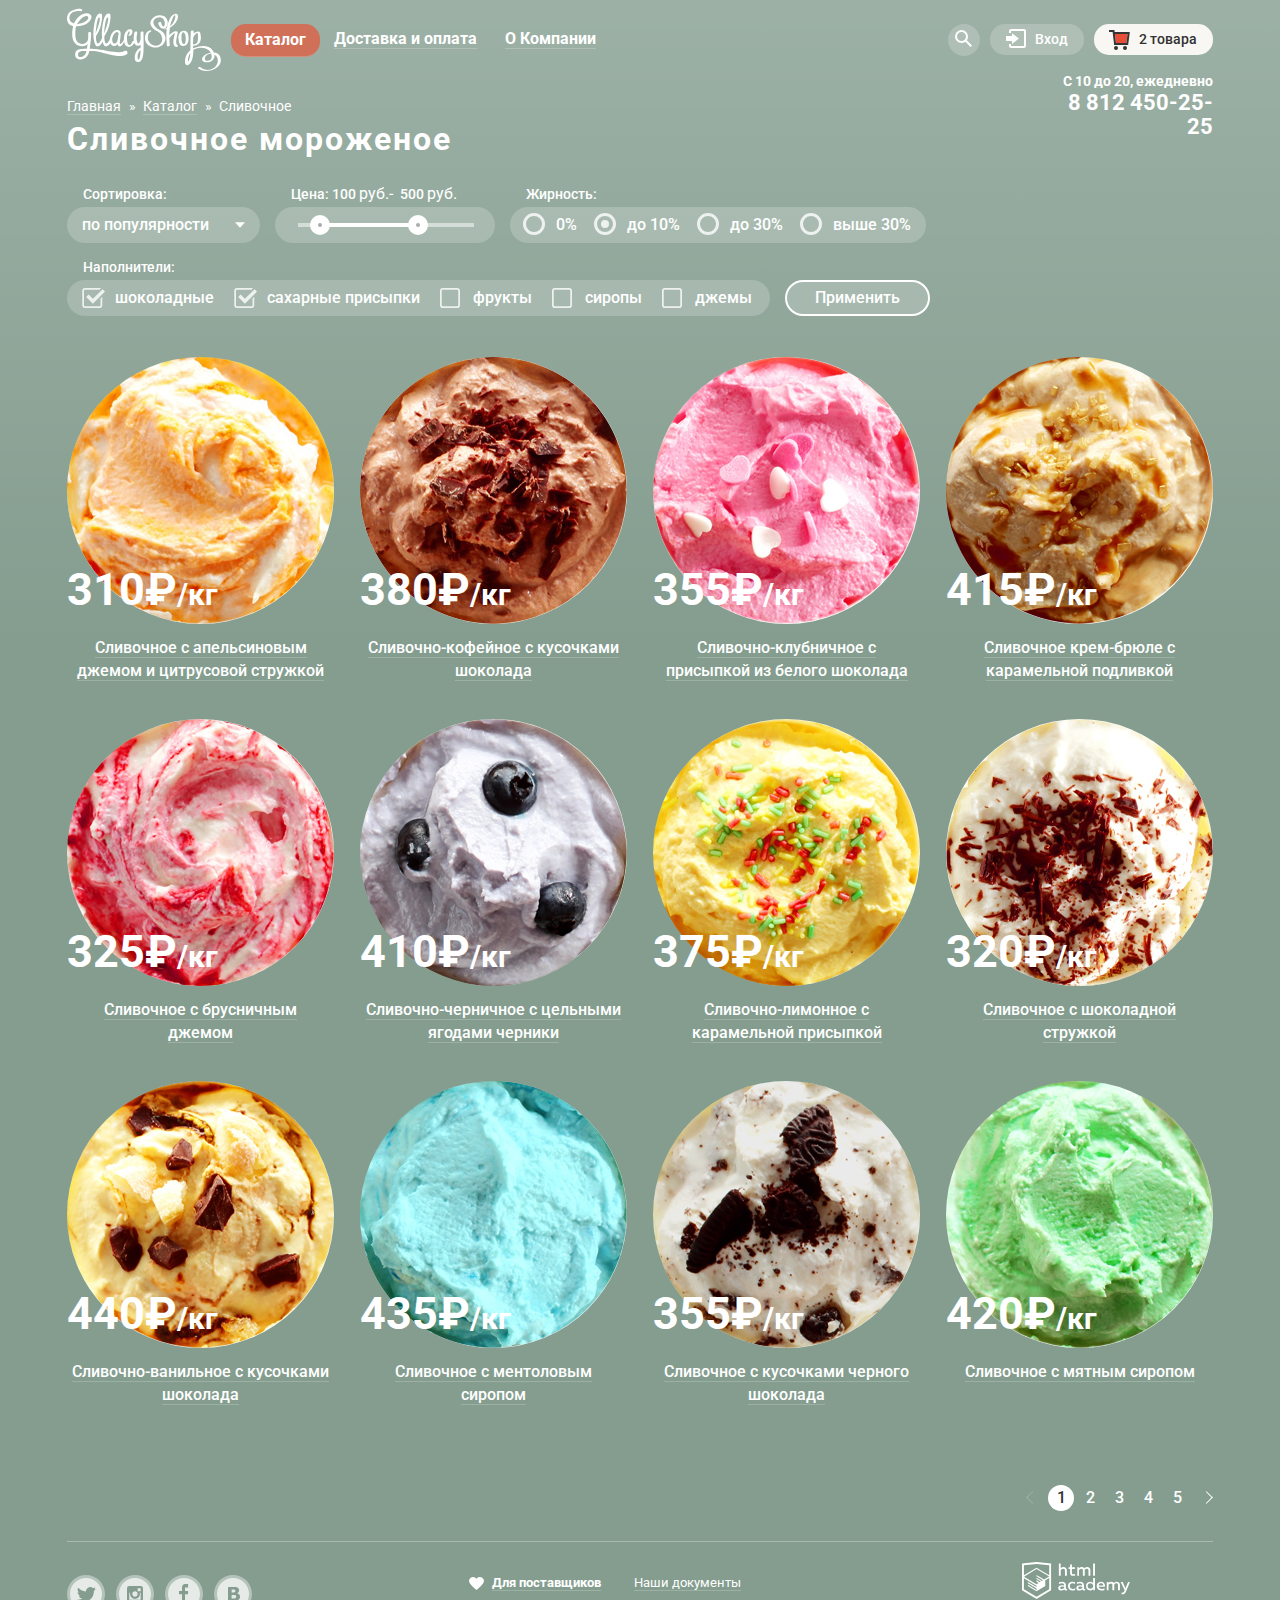
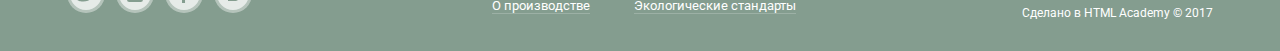
==== commit f423a9e8: "по замечаниям предзащиты" ====
--- a/catalog.html
+++ b/catalog.html
@@ -8,7 +8,7 @@
     <link href="css/style.min.css" rel="stylesheet">
   </head>
   <body>
-    <div class="site-wrapper noimage">
+    <div class="inner-site-wrapper">
       <div class="page-wrapper">
         <header class="main-header">
           <nav class="main-navigation">
@@ -40,8 +40,8 @@
               <li class="menu-item"><a href="#">О Компании</a></li>
             </ul>
             <ul class="user-navigation">
-              <li class="search" tabindex="0">
-                <a><span class="visually-hidden">Поиск</span>
+              <li class="search">
+                <a href="#"><span class="visually-hidden">Поиск</span>
                 <svg xmlns="http://www.w3.org/2000/svg" xmlns:xlink="http://www.w3.org/1999/xlink" width="17" height="17" viewBox="0 0 17 17"><path d="M16.958 15.527L11.75 10.32A6.455 6.455 0 0 0 13 6.5 6.5 6.5 0 1 0 6.5 13a6.465 6.465 0 0 0 3.839-1.263l5.205 5.204 1.414-1.414zM6.5 11C4.019 11 2 8.981 2 6.5S4.019 2 6.5 2 11 4.019 11 6.5 8.981 11 6.5 11z"/></svg>
               </a>
               <div class="popup popup-search">
@@ -51,8 +51,8 @@
                 </form>
               </div>
             </li>
-            <li class="login" tabindex="0">
-              <a>Вход<svg xmlns="http://www.w3.org/2000/svg" xmlns:xlink="http://www.w3.org/1999/xlink" width="21" height="19" viewBox="0 0 21 19"><g><path d="M6 14.875L12.917 9.5 6 4.125v2.917H-.042v4.917H6z"/><path d="M18 0H5C3.9 0 3 .9 3 2v2h2V2h13v15H5v-2H3v2c0 1.1.9 2 2 2h13c1.1 0 2-.9 2-2V2c0-1.1-.9-2-2-2z"/></g></svg></a>
+            <li class="login">
+              <a href="#">Вход<svg xmlns="http://www.w3.org/2000/svg" xmlns:xlink="http://www.w3.org/1999/xlink" width="21" height="19" viewBox="0 0 21 19"><g><path d="M6 14.875L12.917 9.5 6 4.125v2.917H-.042v4.917H6z"/><path d="M18 0H5C3.9 0 3 .9 3 2v2h2V2h13v15H5v-2H3v2c0 1.1.9 2 2 2h13c1.1 0 2-.9 2-2V2c0-1.1-.9-2-2-2z"/></g></svg></a>
               <div class="popup popup-login">
                 <h2 class="visually-hidden">Личный кабинет</h2>
                 <form class="login-form" action="https://echo.htmlacademy.ru" method="post">
@@ -74,8 +74,8 @@
                 </form>
               </div>
             </li>
-            <li class="basket basket-notempty" tabindex="0">
-              <a><svg xmlns="http://www.w3.org/2000/svg" width="21" height="20" viewBox="0 0 21 20"><path fill="#E84D37" d="M5.888 4.031L6.922 13h10.45l1.176-8.969z"/><circle fill="#343434" cx="6.984" cy="18" r="2"/><circle fill="#343434" cx="15.984" cy="18" r="2"/><path fill="#343434" d="M5.657 2.031L5.422 0H0v2h3.64l1.5 13h13.988l1.699-12.969H5.657zM17.372 13H6.922L5.888 4.031h12.66L17.372 13z"/></svg>
+            <li class="basket basket-notempty">
+              <a href="#"><svg xmlns="http://www.w3.org/2000/svg" width="21" height="20" viewBox="0 0 21 20"><path fill="#E84D37" d="M5.888 4.031L6.922 13h10.45l1.176-8.969z"/><circle fill="#343434" cx="6.984" cy="18" r="2"/><circle fill="#343434" cx="15.984" cy="18" r="2"/><path fill="#343434" d="M5.657 2.031L5.422 0H0v2h3.64l1.5 13h13.988l1.699-12.969H5.657zM17.372 13H6.922L5.888 4.031h12.66L17.372 13z"/></svg>
             2 товара</a>
             <div class="popup popup-basket">
               <form class="basket-form" action="https://echo.htmlacademy.ru" method="post">
@@ -140,10 +140,11 @@
               <label for="sorting">Сортировка:</label>
             </div>
             <div class="input-field filter-select">
-              <select name="sorting" id="sorting">
+              <select class="select-list" name="sorting" id="sorting">
                 <option value="popular">по популярности</option>
-                <option value="price-increase">по возрастанию цены</option>
-                <option value="price-decrease">по убыванию цены</option>
+                <option value="price-increase">сначала недорогие</option>
+                <option value="price-decrease">сначала дорогие</option>
+                <option value="fat">по жирности</option>
               </select>
             </div>
           </div>
@@ -161,247 +162,247 @@
               <div class="range-toggle range-toggle-max"></div>
             </div>
           </div>
-            <div class="filter-field filter-radio">
-              <div class="filter-title radio-title">Жирность:</div>
-              <ul class="input-field">
-                <li class="filter-radio-option">
-                  <input class="visually-hidden filter-input-radio" type="radio" name="fats" id="0" value="0">
-                  <label for="0">0%</label>
-                </li>
-                <li class="filter-radio-option">
-                  <input class="visually-hidden filter-input-radio" type="radio" name="fats" id="10" value="10" checked>
-                  <label for="10">до 10%</label>
-                </li>
-                <li class="filter-radio-option">
-                  <input class="visually-hidden filter-input-radio" type="radio" name="fats" id="until30" value="until30">
-                  <label for="until30">до 30%</label>
-                </li>
-                <li class="filter-radio-option">
-                  <input class="visually-hidden filter-input-radio" type="radio" name="fats" id="beyond30" value="beyond30">
-                  <label for="beyond30">выше 30%</label>
-                </li>
-              </ul>
-            </div>
-            <div class="filter-field filter-chekbox">
-              <div class="filter-title">Наполнители:</div>
-              <ul class="input-field">
-                <li class="filter-checkbox-option">
-                  <input class="visually-hidden filter-input-checkbox" type="checkbox" name="choko" id="choko" checked>
-                  <label for="choko">шоколадные</label>
-                </li>
-                <li class="filter-checkbox-option">
-                  <input class="visually-hidden filter-input-checkbox" type="checkbox" name="shugar" id="shugar" checked>
-                  <label for="shugar">сахарные присыпки</label>
-                </li>
-                <li class="filter-checkbox-option">
-                  <input class="visually-hidden filter-input-checkbox" type="checkbox" name="fruits" id="fruits">
-                  <label for="fruits">фрукты</label>
-                </li>
-                <li class="filter-checkbox-option">
-                  <input class="visually-hidden filter-input-checkbox" type="checkbox" name="syrup" id="syrup">
-                  <label for="syrup">сиропы</label>
-                </li>
-                <li class="filter-checkbox-option">
-                  <input class="visually-hidden filter-input-checkbox" type="checkbox" name="jam" id="jam">
-                  <label for="jam">джемы</label>
-                </li>
-              </ul>
-            </div>
-            <button type="submit" class="filter-button filter-field">
-            Применить
-            </button>
-          </form>
-        </section>
-        <section class="catalog">
-          <h2 class="visually-hidden">Каталог сливочного мороженого</h2>
-          <ul class="catalog-list">
-            <li class="catalog-item">
-              <h3 class="catalog-item-title">
-              <a href="#">Сливочное с апельсиновым джемом и цитрусовой стружкой</a>
-              </h3>
-              <p class="catalog-item-image">
-                <img src="img/icecream-1.jpg" width="267" height="267" alt="Сливочное с апельсиновым джемом">
-              </p>
-              <p class="catalog-item-price">
-                310&#8381;<span>/кг</span>
-              </p>
-              <a class="button catalog-item-button" href="#">Быстрый просмотр</a>
-            </li>
-            <li class="catalog-item">
-              <h3 class="catalog-item-title">
-              <a href="#">Сливочно-кофейное с кусочками шоколада</a>
-              </h3>
-              <p class="catalog-item-image">
-                <img src="img/icecream-2.jpg" width="267" height="267" alt="Сливочно-кофейное с кусочками шоколада">
-              </p>
-              <p class="catalog-item-price">
-                380&#8381;<span>/кг</span>
-              </p>
-              <a class="button" href="#">Быстрый просмотр</a>
-            </li>
-            <li class="catalog-item">
-              <h3 class="catalog-item-title">
-              <a href="#">Сливочно-клубничное с присыпкой из белого шоколада</a>
-              </h3>
-              <p class="catalog-item-image">
-                <img src="img/icecream-3.jpg" width="267" height="267" alt="Сливочно-клубничное">
-              </p>
-              <p class="catalog-item-price">
-                355&#8381;<span>/кг</span>
-              </p>
-              <a class="button" href="#">Быстрый просмотр</a>
-            </li>
-            <li class="catalog-item">
-              <h3 class="catalog-item-title">
-              <a href="#">Сливочное крем-брюле с карамельной подливкой</a>
-              </h3>
-              <p class="catalog-item-image">
-                <img src="img/icecream-4.jpg" width="267" height="267" alt="Сливочное крем-брюле с карамельной подливкой">
-              </p>
-              <p class="catalog-item-price">
-                415&#8381;<span>/кг</span>
-              </p>
-              <a class="button" href="#">Быстрый просмотр</a>
-            </li>
-            <li class="catalog-item">
-              <h3 class="catalog-item-title">
-              <a href="#">Сливочное с брусничным джемом</a>
-              </h3>
-              <p class="catalog-item-image">
-                <img src="img/icecream-5.jpg" width="267" height="267" alt="Сливочное с брусничным джемом">
-              </p>
-              <p class="catalog-item-price">
-                325&#8381;<span>/кг</span>
-              </p>
-              <a class="button" href="#">Быстрый просмотр</a>
-            </li>
-            <li class="catalog-item">
-              <h3 class="catalog-item-title">
-              <a href="#">Сливочно-черничное с цельными ягодами черники</a>
-              </h3>
-              <p class="catalog-item-image">
-                <img src="img/icecream-6.jpg" width="267" height="267" alt="Сливочно-черничное с цельными ягодами черники">
-              </p>
-              <p class="catalog-item-price">
-                410&#8381;<span>/кг</span>
-              </p>
-              <a class="button" href="#">Быстрый просмотр</a>
-            </li>
-            <li class="catalog-item">
-              <h3 class="catalog-item-title">
-              <a href="#">Сливочно-лимонное с карамельной присыпкой</a>
-              </h3>
-              <p class="catalog-item-image">
-                <img src="img/icecream-7.jpg" width="267" height="267" alt="Сливочно-лимонное с карамельной присыпкой">
-              </p>
-              <p class="catalog-item-price">
-                375&#8381;<span>/кг</span>
-              </p>
-              <a class="button" href="#">Быстрый просмотр</a>
-            </li>
-            <li class="catalog-item">
-              <h3 class="catalog-item-title">
-              <a href="#">Сливочное с шоколадной стружкой</a>
-              </h3>
-              <p class="catalog-item-image">
-                <img src="img/icecream-8.jpg" width="267" height="267" alt="Сливочное с шоколадной стружкой">
-              </p>
-              <p class="catalog-item-price">
-                320&#8381;<span>/кг</span>
-              </p>
-              <a class="button" href="#">Быстрый просмотр</a>
-            </li>
-            <li class="catalog-item">
-              <h3 class="catalog-item-title">
-              <a href="#">Сливочно-ванильное с кусочками шоколада</a>
-              </h3>
-              <p class="catalog-item-image">
-                <img src="img/icecream-9.jpg" width="267" height="267" alt="Сливочно-ванильное с кусочками шоколада">
-              </p>
-              <p class="catalog-item-price">
-                440&#8381;<span>/кг</span>
-              </p>
-              <a class="button" href="#">Быстрый просмотр</a>
-            </li>
-            <li class="catalog-item">
-              <h3 class="catalog-item-title">
-              <a href="#">Сливочноe с ментоловым сиропом</a>
-              </h3>
-              <p class="catalog-item-image">
-                <img src="img/icecream-10.jpg" width="267" height="267" alt="Сливочноe с ментоловым сиропом">
-              </p>
-              <p class="catalog-item-price">
-                435&#8381;<span>/кг</span>
-              </p>
-              <a class="button" href="#">Быстрый просмотр</a>
-            </li>
-            <li class="catalog-item">
-              <h3 class="catalog-item-title">
-              <a href="#">Сливочное с кусочками черного шоколада</a>
-              </h3>
-              <p class="catalog-item-image">
-                <img src="img/icecream-11.jpg" width="267" height="267" alt="Сливочное с кусочками черного шоколада">
-              </p>
-              <p class="catalog-item-price">
-                355&#8381;<span>/кг</span>
-              </p>
-              <a class="button" href="#">Быстрый просмотр</a>
-            </li>
-            <li class="catalog-item">
-              <h3 class="catalog-item-title">
-              <a href="#">Сливочное с мятным сиропом</a>
-              </h3>
-              <p class="catalog-item-image">
-                <img src="img/icecream-12.jpg" width="267" height="267" alt="Сливочное с мятным сиропом">
-              </p>
-              <p class="catalog-item-price">
-                420&#8381;<span>/кг</span>
-              </p>
-              <a class="button" href="#">Быстрый просмотр</a>
-            </li>
-          </ul>
-          <ul class="pagination-list">
-            <li class="pagination-item"><a class="prev disabled"><span class="visually-hidden">Назад</span></a></li>
-            <li class="pagination-item pagination-item-current"><a>1</a></li>
-            <li class="pagination-item"><a href="#">2</a></li>
-            <li class="pagination-item"><a href="#">3</a></li>
-            <li class="pagination-item"><a href="#">4</a></li>
-            <li class="pagination-item"><a href="#">5</a></li>
-            <li class="pagination-item-next"><a class="next" href="#"><span class="visually-hidden">Вперед</span></a></li>
-          </ul>
-        </section>
-      </main>
-      <footer class="main-footer footer-catalog">
-        <div class="main-footer-social">
-          <ul class="social-list">
-            <li><a class="social-link social-link-tw" href="#"><span class="visually-hidden">Твиттер</span></a></li>
-            <li><a class="social-link social-link-inst" href="#"><span class="visually-hidden">Инстаграм</span></a></li>
-            <li><a class="social-link social-link-fb" href="#"><span class="visually-hidden">Фейсбук</span></a></li>
-            <li><a class="social-link social-link-vk" href="#"><span class="visually-hidden">Вконтакте</span></a></li>
-          </ul>
-        </div>
-        <div class="additional-navigation">
-          <ul class="additional-navigation-list">
-            <li class="provider">
-              <a href="#">
-                <svg xmlns="http://www.w3.org/2000/svg" width="15" height="13" viewBox="0 0 15 13"><path d="M10.799 0c-1.35 0-2.551.65-3.3 1.661A4.097 4.097 0 0 0 4.199 0C1.875 0 0 1.806 0 4.044 0 7.223 7.499 13 7.499 13s7.499-5.777 7.499-8.956C14.998 1.806 13.123 0 10.799 0z"/></svg>
-              Для поставщиков</a>
-            </li>
-            <li><a href="#">Наши документы</a></li>
-            <li><a href="#">О производстве</a></li>
-            <li><a href="#">Экологические стандарты</a></li>
-          </ul>
-        </div>
-        <p class="footer-copyright">
-          <a class="htmlacademy-logo" href="https://htmlacademy.ru/intensive/htmlcss">
-            <img src="img/htmlacademy-logo.svg" width="108" height="39" alt="Логотип HTML Academy">
-          </a>
-          Сделано в
-          <a class="copyright-link" href="https://htmlacademy.ru/intensive/htmlcss">HTML Academy</a>
-          &#169; 2017
-        </p>
-      </footer>
-    </div>
+          <div class="filter-field filter-radio">
+            <div class="filter-title radio-title">Жирность:</div>
+            <ul class="input-field">
+              <li class="filter-radio-option">
+                <input class="visually-hidden filter-input-radio" type="radio" name="fats" id="0" value="0">
+                <label for="0">0%</label>
+              </li>
+              <li class="filter-radio-option">
+                <input class="visually-hidden filter-input-radio" type="radio" name="fats" id="10" value="10" checked>
+                <label for="10">до 10%</label>
+              </li>
+              <li class="filter-radio-option">
+                <input class="visually-hidden filter-input-radio" type="radio" name="fats" id="until30" value="until30">
+                <label for="until30">до 30%</label>
+              </li>
+              <li class="filter-radio-option">
+                <input class="visually-hidden filter-input-radio" type="radio" name="fats" id="beyond30" value="beyond30">
+                <label for="beyond30">выше 30%</label>
+              </li>
+            </ul>
+          </div>
+          <div class="filter-field filter-chekbox">
+            <div class="filter-title">Наполнители:</div>
+            <ul class="input-field">
+              <li class="filter-checkbox-option">
+                <input class="visually-hidden filter-input-checkbox" type="checkbox" name="choko" id="choko" checked>
+                <label for="choko">шоколадные</label>
+              </li>
+              <li class="filter-checkbox-option">
+                <input class="visually-hidden filter-input-checkbox" type="checkbox" name="shugar" id="shugar" checked>
+                <label for="shugar">сахарные присыпки</label>
+              </li>
+              <li class="filter-checkbox-option">
+                <input class="visually-hidden filter-input-checkbox" type="checkbox" name="fruits" id="fruits">
+                <label for="fruits">фрукты</label>
+              </li>
+              <li class="filter-checkbox-option">
+                <input class="visually-hidden filter-input-checkbox" type="checkbox" name="syrup" id="syrup">
+                <label for="syrup">сиропы</label>
+              </li>
+              <li class="filter-checkbox-option">
+                <input class="visually-hidden filter-input-checkbox" type="checkbox" name="jam" id="jam">
+                <label for="jam">джемы</label>
+              </li>
+            </ul>
+          </div>
+          <button type="submit" class="filter-button filter-field">
+          Применить
+          </button>
+        </form>
+      </section>
+      <section class="catalog">
+        <h2 class="visually-hidden">Каталог сливочного мороженого</h2>
+        <ul class="catalog-list">
+          <li class="catalog-item">
+            <h3 class="catalog-item-title">
+            <a href="#">Сливочное с апельсиновым джемом и цитрусовой стружкой</a>
+            </h3>
+            <p class="catalog-item-image">
+              <img src="img/icecream-1.jpg" width="267" height="267" alt="Сливочное с апельсиновым джемом">
+            </p>
+            <p class="catalog-item-price">
+              310&#8381;<span>/кг</span>
+            </p>
+            <a class="button catalog-item-button" href="#">Быстрый просмотр</a>
+          </li>
+          <li class="catalog-item">
+            <h3 class="catalog-item-title">
+            <a href="#">Сливочно-кофейное с кусочками шоколада</a>
+            </h3>
+            <p class="catalog-item-image">
+              <img src="img/icecream-2.jpg" width="267" height="267" alt="Сливочно-кофейное с кусочками шоколада">
+            </p>
+            <p class="catalog-item-price">
+              380&#8381;<span>/кг</span>
+            </p>
+            <a class="button" href="#">Быстрый просмотр</a>
+          </li>
+          <li class="catalog-item">
+            <h3 class="catalog-item-title">
+            <a href="#">Сливочно-клубничное с присыпкой из белого шоколада</a>
+            </h3>
+            <p class="catalog-item-image">
+              <img src="img/icecream-3.jpg" width="267" height="267" alt="Сливочно-клубничное">
+            </p>
+            <p class="catalog-item-price">
+              355&#8381;<span>/кг</span>
+            </p>
+            <a class="button" href="#">Быстрый просмотр</a>
+          </li>
+          <li class="catalog-item">
+            <h3 class="catalog-item-title">
+            <a href="#">Сливочное крем-брюле с карамельной подливкой</a>
+            </h3>
+            <p class="catalog-item-image">
+              <img src="img/icecream-4.jpg" width="267" height="267" alt="Сливочное крем-брюле с карамельной подливкой">
+            </p>
+            <p class="catalog-item-price">
+              415&#8381;<span>/кг</span>
+            </p>
+            <a class="button" href="#">Быстрый просмотр</a>
+          </li>
+          <li class="catalog-item">
+            <h3 class="catalog-item-title">
+            <a href="#">Сливочное с брусничным джемом</a>
+            </h3>
+            <p class="catalog-item-image">
+              <img src="img/icecream-5.jpg" width="267" height="267" alt="Сливочное с брусничным джемом">
+            </p>
+            <p class="catalog-item-price">
+              325&#8381;<span>/кг</span>
+            </p>
+            <a class="button" href="#">Быстрый просмотр</a>
+          </li>
+          <li class="catalog-item">
+            <h3 class="catalog-item-title">
+            <a href="#">Сливочно-черничное с цельными ягодами черники</a>
+            </h3>
+            <p class="catalog-item-image">
+              <img src="img/icecream-6.jpg" width="267" height="267" alt="Сливочно-черничное с цельными ягодами черники">
+            </p>
+            <p class="catalog-item-price">
+              410&#8381;<span>/кг</span>
+            </p>
+            <a class="button" href="#">Быстрый просмотр</a>
+          </li>
+          <li class="catalog-item">
+            <h3 class="catalog-item-title">
+            <a href="#">Сливочно-лимонное с карамельной присыпкой</a>
+            </h3>
+            <p class="catalog-item-image">
+              <img src="img/icecream-7.jpg" width="267" height="267" alt="Сливочно-лимонное с карамельной присыпкой">
+            </p>
+            <p class="catalog-item-price">
+              375&#8381;<span>/кг</span>
+            </p>
+            <a class="button" href="#">Быстрый просмотр</a>
+          </li>
+          <li class="catalog-item">
+            <h3 class="catalog-item-title">
+            <a href="#">Сливочное с шоколадной стружкой</a>
+            </h3>
+            <p class="catalog-item-image">
+              <img src="img/icecream-8.jpg" width="267" height="267" alt="Сливочное с шоколадной стружкой">
+            </p>
+            <p class="catalog-item-price">
+              320&#8381;<span>/кг</span>
+            </p>
+            <a class="button" href="#">Быстрый просмотр</a>
+          </li>
+          <li class="catalog-item">
+            <h3 class="catalog-item-title">
+            <a href="#">Сливочно-ванильное с кусочками шоколада</a>
+            </h3>
+            <p class="catalog-item-image">
+              <img src="img/icecream-9.jpg" width="267" height="267" alt="Сливочно-ванильное с кусочками шоколада">
+            </p>
+            <p class="catalog-item-price">
+              440&#8381;<span>/кг</span>
+            </p>
+            <a class="button" href="#">Быстрый просмотр</a>
+          </li>
+          <li class="catalog-item">
+            <h3 class="catalog-item-title">
+            <a href="#">Сливочноe с ментоловым сиропом</a>
+            </h3>
+            <p class="catalog-item-image">
+              <img src="img/icecream-10.jpg" width="267" height="267" alt="Сливочноe с ментоловым сиропом">
+            </p>
+            <p class="catalog-item-price">
+              435&#8381;<span>/кг</span>
+            </p>
+            <a class="button" href="#">Быстрый просмотр</a>
+          </li>
+          <li class="catalog-item">
+            <h3 class="catalog-item-title">
+            <a href="#">Сливочное с кусочками черного шоколада</a>
+            </h3>
+            <p class="catalog-item-image">
+              <img src="img/icecream-11.jpg" width="267" height="267" alt="Сливочное с кусочками черного шоколада">
+            </p>
+            <p class="catalog-item-price">
+              355&#8381;<span>/кг</span>
+            </p>
+            <a class="button" href="#">Быстрый просмотр</a>
+          </li>
+          <li class="catalog-item">
+            <h3 class="catalog-item-title">
+            <a href="#">Сливочное с мятным сиропом</a>
+            </h3>
+            <p class="catalog-item-image">
+              <img src="img/icecream-12.jpg" width="267" height="267" alt="Сливочное с мятным сиропом">
+            </p>
+            <p class="catalog-item-price">
+              420&#8381;<span>/кг</span>
+            </p>
+            <a class="button" href="#">Быстрый просмотр</a>
+          </li>
+        </ul>
+        <ul class="pagination-list">
+          <li class="pagination-item"><a class="prev disabled"><span class="visually-hidden">Назад</span></a></li>
+          <li class="pagination-item pagination-item-current"><a>1</a></li>
+          <li class="pagination-item"><a href="#">2</a></li>
+          <li class="pagination-item"><a href="#">3</a></li>
+          <li class="pagination-item"><a href="#">4</a></li>
+          <li class="pagination-item"><a href="#">5</a></li>
+          <li class="pagination-item-next"><a class="next" href="#"><span class="visually-hidden">Вперед</span></a></li>
+        </ul>
+      </section>
+    </main>
+    <footer class="main-footer footer-catalog">
+      <div class="main-footer-social">
+        <ul class="social-list">
+          <li><a class="social-link social-link-tw" href="#"><span class="visually-hidden">Твиттер</span></a></li>
+          <li><a class="social-link social-link-inst" href="#"><span class="visually-hidden">Инстаграм</span></a></li>
+          <li><a class="social-link social-link-fb" href="#"><span class="visually-hidden">Фейсбук</span></a></li>
+          <li><a class="social-link social-link-vk" href="#"><span class="visually-hidden">Вконтакте</span></a></li>
+        </ul>
+      </div>
+      <div class="additional-navigation">
+        <ul class="additional-navigation-list">
+          <li class="provider">
+            <a href="#">
+              <svg xmlns="http://www.w3.org/2000/svg" width="15" height="13" viewBox="0 0 15 13"><path d="M10.799 0c-1.35 0-2.551.65-3.3 1.661A4.097 4.097 0 0 0 4.199 0C1.875 0 0 1.806 0 4.044 0 7.223 7.499 13 7.499 13s7.499-5.777 7.499-8.956C14.998 1.806 13.123 0 10.799 0z"/></svg>
+            Для поставщиков</a>
+          </li>
+          <li><a href="#">Наши документы</a></li>
+          <li><a href="#">О производстве</a></li>
+          <li><a href="#">Экологические стандарты</a></li>
+        </ul>
+      </div>
+      <p class="footer-copyright">
+        <a class="htmlacademy-logo" href="https://htmlacademy.ru/intensive/htmlcss">
+          <img src="img/htmlacademy-logo.svg" width="108" height="39" alt="Логотип HTML Academy">
+        </a>
+        Сделано в
+        <a class="copyright-link" href="https://htmlacademy.ru/intensive/htmlcss">HTML Academy</a>
+        &#169; 2017
+      </p>
+    </footer>
   </div>
+</div>
 </body>
 </html>--- a/css/style.min.css
+++ b/css/style.min.css
@@ -1 +1 @@
-@keyframes increase{0%{transform:scale(0)}to{transform:scale(1)}}@keyframes decrease{0%,to{transform:scale(1)}50%{transform:scale(.6)}}html{-webkit-box-sizing:border-box;box-sizing:border-box}*,::after,::before{box-sizing:inherit}body{margin:0;font-family:"Roboto",Arial,sans-serif;font-size:16px;line-height:22px;font-weight:400;color:#fff}a{text-decoration:none}img{max-width:100%;height:auto}.visually-hidden{position:absolute;width:1px;height:1px;margin:-1px;border:0;padding:0;white-space:nowrap;clip-path:inset(100%);clip:rect(0 0 0 0);overflow:hidden}.site-wrapper{background-color:#849d8f;background-image:url(../img/slider-item1.png);background-repeat:no-repeat;background-position:top center;transition:background-image .5s ease,background-color .5s ease}.site-wrapper::after,.site-wrapper::before{content:"";visibility:hidden}.site-wrapper::before{background-image:url(../img/slider-item2.png)}.site-wrapper::after{background-image:url(../img/slider-item3.png)}.noimage{background-image:none}.page-wrapper{width:1200px;margin:0 auto;padding:0 27px}.button{display:inline-block;vertical-align:middle;font-size:18px;line-height:24px;font-weight:700;text-align:center;color:#fefefe;background:#f26843;background-image:linear-gradient(180deg,#f26843 0%,#e74a35 100%);border-radius:22px;border:0;box-shadow:0 2px 2px 0 rgba(172,16,0,.64);cursor:pointer}.button:focus,.button:hover{background-image:linear-gradient(180deg,#f58669 0%,#ec6f5e 100%);box-shadow:0 2px 2px 0 #ac1000;outline:0}.button:active{background-image:linear-gradient(180deg,#d74632 0%,#e1613e 100%);box-shadow:inset 0 2px 2px 0 #ac1000}.main-header,.main-navigation{position:relative}.main-navigation{display:flex;padding-top:8px}.main-heder-logo{width:154;height:64}.site-navigation{display:flex;flex-wrap:wrap;width:380px;margin-left:10px}.site-navigation,.submenu{z-index:4;padding:0;list-style:none}.menu-item>a{display:block;margin:6px 14px;vertical-align:middle;color:#fff;line-height:18px;font-weight:700;border-bottom:1px solid rgba(255,255,255,.2)}.menu-item>a:focus,.menu-item>a:hover{color:#323232;margin:0;padding:6px 14px;background-color:#f7f6f3;border-radius:15px;outline:0}.menu-item>a[href]:active{color:#323232;margin:0;padding:7px 14px;background-color:#f7f6f3;border-radius:15px;box-shadow:inset 0 2px 1px 0 rgba(105,105,105,.4)}.menu-item .site-navigation-current{margin:0;padding:7px 14px;color:#fff;border-radius:15px;background-color:#d07058}.menu-item{position:relative}.menu-item:focus .submenu,.menu-item:hover .submenu,.submenu:hover{display:block;outline:0}.submenu{display:none;position:absolute;top:37px;left:-7px;border-radius:5px;background-color:#f8f7f4;box-shadow:0 20px 20px 0 rgba(0,0,0,.4);overflow:hidden}.submenu-item a{display:block;margin:0;padding:8px 22px;white-space:nowrap;font-size:14px;line-height:16px;font-weight:400;color:#323232}.submenu-item:last-child a{padding-bottom:11px}.submenu-item-new a{padding-top:10px;padding-bottom:12px;font-weight:700}.submenu::after{content:"";position:absolute;top:36px;left:6px;width:128px;height:1px;background-color:#d1d0ce}.submenu-item-current a{pointer-events:none;color:#fff;background-color:#d07058}.submenu-item a:focus,.submenu-item a:hover{background-color:#fbded7;outline:0}.submenu-item a:active{background-color:#f6b5a5}.user-navigation{display:flex;justify-content:middle;flex-wrap:wrap;margin-left:auto;padding:0;list-style:none}.basket>a,.login>a,.search>a{display:flex;padding:7px 16px 8px 45px;margin-left:10px;font-size:14px;line-height:16px;font-weight:500;color:#fff;background-color:rgba(255,255,255,.2);border-radius:15px}.user-navigation a:focus,.user-navigation a:hover{color:#323232;background-color:#f8f7f4;outline:0}.basket a,.login,.login a,.search,.search a{position:relative}.search a{align-items:center;justify-content:center;padding:0;width:32px;height:32px;border-radius:50%}.search svg{position:absolute;top:6px;left:7px;fill:#fff}.basket-empty svg,.login svg{position:absolute;top:5px;left:16px;fill:#fff}.basket-empty a:focus svg,.basket-empty a:hover svg,.login a:focus svg,.login a:hover svg,.search a:focus svg,.search a:hover svg{fill:#000}.basket-notempty a{color:#323232;background-color:#f8f7f4}.basket-notempty svg{position:absolute;top:6px;left:15px}.popup{display:none;z-index:4}.popup-basket,.popup-login,.popup-search{position:absolute;top:36px;right:0;background-color:#f8f7f4;border-radius:5px;box-shadow:0 20px 20px 0 rgba(0,0,0,.4)}.popup-basket{top:60px}.search-form input{margin:20px 15px;width:310px;padding:14px;font-size:14px;color:#323232;font-weight:700;border:0;border-radius:5px;box-shadow:inset 0 0 0 1px #d3d3d2}.popup input::-webkit-input-placeholder{color:#999;font-weight:400}.popup input:-ms-input-placeholder,.popup input::-ms-input-placeholder{color:#999;font-weight:400}.popup input::placeholder{color:#999;font-weight:400}.popup input:hover{font-weight:400;box-shadow:inset 0 0 0 2px #c7c6c5}.popup input:focus{font-weight:400;box-shadow:inset 0 0 0 2px #8fbdec;outline:0}.login-form{display:flex;flex-wrap:wrap;justify-content:space-between;padding:20px 18px 20px 20px}.login-field{margin:0}.login-field input{margin-bottom:17px;width:241px;padding:15px 14px;font-size:14px;color:#323232;font-weight:700;border:0;border-radius:5px;box-shadow:inset 0 0 0 1px #d3d3d2}.login-form button{padding:10px 25px;height:45px}.login-links{display:flex;flex-direction:column;width:120px}.login-links a{font-size:13px;line-height:24px;color:#323232;-webkit-text-decoration:underline #adacaa;text-decoration:underline #adacaa}.login-links a:focus,.login-links a:hover{color:#e84d37;-webkit-text-decoration:underline rgba(232,77,55,.3);text-decoration:underline rgba(232,77,55,.3);outline:0}.basket:focus .popup-basket,.basket:hover .popup-basket,.login:focus .popup-login,.login:hover .popup-login,.popup-basket:hover,.popup-login:hover,.popup-search:hover,.search:focus .popup-search,.search:hover .popup-search{display:block}.popup-basket{padding:2px 15px}.basket-table{padding:10px 0;margin-bottom:13px;font-size:13px;line-height:16px;color:#323232;border-bottom:1px solid #cacac7}.basket-table tr{text-align:center;vertical-align:middle}.basket-table td{padding:7px 0}.column-1{position:relative;width:12px}.column-2{width:57px}.column-3{width:220px;text-align:left}.column-4{width:145px}.row-2 .column-3{vertical-align:bottom}.column-5{width:65px;text-align:left}.button-delete{position:relative;width:12px;height:12px;font-size:0;background-color:transparent;border:0;cursor:pointer}.button-delete::after,.button-delete::before{content:"";position:absolute;top:0;left:3px;width:15px;height:1px;background-color:#000}.button-delete::before{transform:rotate(45deg)}.button-delete::after{transform:rotate(-45deg)}.basket-price{color:#999}.total-price{margin:0 0 14px;font-size:15px;line-height:18px;font-weight:700;color:#323232;text-align:right}.order-button{float:right;padding:10px 15px;margin-bottom:20px}.contacts{position:absolute;top:73px;right:0;margin:0;width:167px;font-size:14px;line-height:16px;font-weight:700;text-align:right;color:#fff}.contacts a{display:block;padding-top:2px;font-size:22px;line-height:24px;color:#fff}.slider{position:relative;padding-top:315px;text-align:center;color:#fff}.slider-list{margin:0;padding:0;list-style:none}.slide{display:none}.slide-title{width:700px;margin:0 auto 31px;font-size:60px;line-height:60px;font-weight:700}.slide-button{padding:8px 42px;font-size:32px;line-height:44px;font-weight:700;color:#fff;vertical-align:top;border-radius:50px}.slider-controls label{display:inline-block;vertical-align:top;width:20px;height:20px;margin-right:9px;background-color:transparent;border:2px solid #fff;border-radius:50%;cursor:pointer}.slider-controls label:hover{background-color:rgba(255,255,255,.4)}.slider-controls label:active{background-color:#fff}#product-1:checked~.site-wrapper{background-color:#849d8f;background-image:url(../img/slider-item1.png)}#product-2:checked~.site-wrapper{background-color:#8996a6;background-image:url(../img/slider-item2.png)}#product-3:checked~.site-wrapper{background-color:#9d8b84;background-image:url(../img/slider-item3.png)}#product-1:checked~.site-wrapper #slide1,#product-2:checked~.site-wrapper #slide2,#product-3:checked~.site-wrapper #slide3{display:block}#product-1:checked~.site-wrapper label[for=product-1],#product-2:checked~.site-wrapper label[for=product-2],#product-3:checked~.site-wrapper label[for=product-3]{background-color:#fff}.slider-controls{position:absolute;z-index:20;bottom:18px;left:0;font-size:0}.profit{margin-top:42px;margin-bottom:20px;padding:16px 20px 23px;width:560px;border-radius:15px}.profit-raspberry{background:#b50012 url(../img/bg-berry.jpg) no-repeat 0 0}.profit-chocolate{background:#341808 url(../img/bg-choco.jpg) no-repeat 0 0}.profit h2,.profit p{margin:0 0 16px;font-size:35px;line-height:41px;font-weight:700}.profit p{margin:0 0 44px;font-size:18px;line-height:22px}.profit-button{float:right;padding:10px 22px}.features{margin-bottom:40px;padding:25px 30px 24px 20px;color:#323232;background-color:#ede1c5;background-image:url(../img/wafel.jpg);background-repeat:repeat;border-radius:15px}.features-list{display:flex;justify-content:space-between;flex-wrap:wrap;margin:0;padding:0;list-style:none}.features-title{margin:0;font-size:24px;line-height:30px;font-weight:500;word-spacing:1px}.feature-item{position:relative;padding-top:21px;padding-left:57px}.feature-item:nth-child(odd){width:535px}.feature-item:nth-child(even){width:530px}.feature-item:nth-child(1){background:url(../img/icecream-icon.svg) no-repeat 0 8px}.feature-item:nth-child(2){background:url(../img/cow.svg) no-repeat 0 8px}.feature-item:nth-child(3){background:url(../img/leaf.svg) no-repeat 0 8px}.feature-item:nth-child(4){background:url(../img/thermometer.svg) no-repeat 0 8px}.column-wrapper{display:flex;justify-content:space-between;flex-wrap:wrap;padding-bottom:20px}.news{width:560px;margin-bottom:20px;padding-top:23px;padding-left:19px;min-height:220px;color:#323232;background-color:#fff;background-image:url(../img/strawberry-big.jpg);background-repeat:no-repeat;background-size:cover;border-radius:15px}.news-title{margin:0 0 5px;font-size:16px;line-height:22px;font-weight:500;color:#323232}.news-link{display:block;position:relative;width:285px}.news-link a{font-size:24px;line-height:30px;font-weight:700;color:#323232;background-image:linear-gradient(#323232,#323232);background-size:100% 2px;background-position:left 25px;background-repeat:repeat-x}.subscription{position:relative;z-index:0;width:560px;margin-bottom:20px;padding:34px 26px 16px 25px;background-color:#f8f7f4;background-image:repeating-linear-gradient(134deg,#f8f7f4 0,#f8f7f4 7px,#92cdff 7px,#92cdff 14px,#f8f7f4 14px,#f8f7f4 21px,#fe9e90 21px,#fe9e90 27.7px);border-radius:15px}.subscription::before{content:"";position:absolute;top:5px;left:5px;z-index:-1;width:calc(100% - 10px);height:calc(100% - 10px);background-color:#f8f7f4;border-radius:10px}.subscription p{z-index:1;margin:0 0 36px;color:#5a5a5a}.form-flex{display:flex;flex-wrap:wrap;justify-content:space-between;margin-bottom:20px}.subscription-form-email{padding:10px 15px;width:368px;color:#323232;font-weight:700;background-color:#fff;border:0;border-radius:5px;box-shadow:inset 0 0 0 1px #d3d3d2}.subscription-form-email::-webkit-input-placeholder{font-weight:400;color:#999}.subscription-form-email:-ms-input-placeholder,.subscription-form-email::-ms-input-placeholder{font-weight:400;color:#999}.subscription-form-email::placeholder{font-weight:400;color:#999}.subscription-form-email:hover{font-weight:400;color:#c7c6c5;box-shadow:inset 0 0 0 2px #c7c6c5}.subscription-form-email:focus{font-weight:400;color:#c7c6c5;box-shadow:inset 0 0 0 2px #8fbdec;outline:0}.subscription-button{padding:10px 19px;font-size:18px;line-height:24px}.breadcrumbs{display:flex;justify-content:flex-start;flex-wrap:wrap;padding:0;margin:20px 0 14px;font-size:14px;line-height:16px;color:#fff;list-style:none}.breadcrumbs li{position:relative;margin-right:22px}.breadcrumbs li:last-child{margin-right:0}.breadcrumbs li::after{content:"»";position:absolute;top:0;right:-15px}.breadcrumbs-current::after{display:none}.breadcrumbs a{color:#fff;border-bottom:1px solid rgba(255,255,255,.2)}.additional-navigation a:focus,.additional-navigation a:hover,.breadcrumbs a:focus,.breadcrumbs a:hover,.catalog-item a:focus,.catalog-item a:hover{color:#ffbc9e;border-bottom:1px solid rgba(255,188,158,.3);outline:0}.page-title{margin:0 0 33px;letter-spacing:2px}.filter{display:flex;flex-wrap:wrap;justify-content:space-between;align-items:flex-end;margin-bottom:25px;width:860px}.filter-field{margin-bottom:15px}.filter-title{padding-left:16px;padding-bottom:5px;font-size:14px;line-height:16px;font-weight:500;color:#fff}.input-field{margin:0;padding:9px 15px;font-size:16px;line-height:18px;font-weight:500;color:#fff;background-color:rgba(255,255,255,.2);border-radius:20px}.filter-select{width:193px;position:relative}.filter-select select{font-size:16px;line-height:18px;font-weight:500;color:#fff;background:0 0;background-image:url(../img/select-arrow.svg);background-repeat:no-repeat;background-position:153px center;background-size:10px 6px;appearance:none;-moz-appearance:none;-webkit-appearance:none;border:0;cursor:pointer}.filter-select select::-ms-expand{display:none}.filter-select select:focus,.filter-select select:focus~svg,.filter-select select:hover,.filter-select select:hover~svg{color:#323232;fill:#000;outline:0;background-image:url(../img/select-arrow-black.svg)}.filter-select:hover::after{border-top-color:#000}.filter-range{display:flex;flex-wrap:wrap;width:220px;align-items:baseline}.price-controls input{padding-left:3px;padding-bottom:5px;width:30px;font-size:14px;line-height:16px;font-weight:500;color:#fff;background:0 0;border:0}.range-controls{position:relative;padding-top:16px;padding-bottom:16px;padding-left:23px;width:220px}.range-controls .scale{position:relative;width:176px;height:4px;background-color:rgba(255,255,255,.5)}.range-controls .bar{position:absolute;top:0;left:25px;width:100px;height:4px;background:#fff}.range-toggle{position:absolute;top:8px;width:20px;height:20px;background-color:#ababab;border:8px solid #fff;border-radius:50%;cursor:pointer}.range-toggle:focus,.range-toggle:hover{width:22px;height:22px;outline:0}.range-toggle-min{left:35px}.range-toggle-max{left:133px}.filter-field ul{display:flex;justify-content:flex-start;margin:0;list-style:none}.filter-radio-option{padding-left:31px;padding-right:21px}.filter-checkbox-option:last-child,.filter-radio-option:last-child{padding-right:0}.filter-checkbox-option label,.filter-radio-option label{position:relative;cursor:pointer}.filter-input-radio+label::before{content:"";position:absolute;left:-33px;top:-2px;width:22px;height:22px;border:3px solid #fff;border-radius:50%;opacity:.8}.filter-input-radio:checked+label::after{content:"";position:absolute;left:-26px;top:5px;width:8px;height:8px;background-color:#fff;border-radius:50%;opacity:.8}.filter-input-radio+label:focus::before,.filter-input-radio+label:hover::before,.filter-input-radio:checked+label:focus::after,.filter-input-radio:checked+label:hover::after{opacity:1}.filter-input-radio:checked:disabled+label::after,.filter-input-radio:disabled+label::before{opacity:.4}.filter-checkbox-option{padding-left:33px;padding-right:21px}.filter-input-checkbox+label::before{content:"";position:absolute;left:-33px;top:0;width:26px;height:23px;background:url(../img/checkbox-off.svg) no-repeat;background-size:20px 20px;opacity:.8}.filter-input-checkbox:checked+label::before{background:url(../img/checkbox-on.svg) no-repeat;background-size:24px 23px;opacity:.8}.filter-input-checkbox+label:focus::before,.filter-input-checkbox+label:hover::before,.filter-input-checkbox:checked+label:focus::before,.filter-input-checkbox:checked+label:hover::before{opacity:1}.filter-input-checkbox:checked:disabled+label::before,.filter-input-checkbox:disabled+label::before{opacity:.4}.filter-button{padding:7px 28px;font-size:16px;line-height:18px;font-weight:500;color:#fff;background-color:rgba(255,255,255,.2);border:2px solid #fff;border-radius:25px;cursor:pointer}.filter-button:focus,.filter-button:hover{color:#323232;background-color:#fbfcfb;outline:0}.filter-button:active{color:#323232;background-color:#eaeaea;padding:10px 30px;border:0;box-shadow:inset 0 2px 1px 0 #6a6b6a}.catalog-list{display:flex;flex-wrap:wrap;margin:0 0 42px;padding:0;list-style:none}.hit-list{margin-bottom:0}.hit-item::after{content:"";position:absolute;top:0;left:0;z-index:4;width:61px;height:61px;background:#fff url(../img/hit.svg) no-repeat 0 0;border-radius:50%}.catalog-item{display:flex;flex-direction:column;position:relative;width:267px;color:#fff}.catalog-item-title{z-index:2;padding:0 5px;text-align:center;margin:19px 0 38px;order:1}.hit-item h3{margin-bottom:38px}.catalog-item:not(:nth-child(4n)){margin-right:26px}.catalog-item .button{display:none;position:absolute;top:335px;left:32px;z-index:2;padding:10px 15px}.catalog-item-title a{font-size:16px;line-height:22px;font-weight:500;color:#fff;border-bottom:1px solid rgba(255,255,255,.2)}.catalog-item-image{z-index:2;margin:0}.catalog-item-image img{border-radius:50%}.catalog-item-price{z-index:2;margin:-63px 0 0;font-size:45px;line-height:45px;font-weight:700}.catalog-item-price span{font-size:30px}.catalog-item:focus,.catalog-item:hover{z-index:3}.catalog-item .button:focus,.catalog-item .button:hover{color:#fff}.catalog-item::before{display:none;content:"";position:absolute;top:-7px;left:-14px;z-index:1;width:293px;height:405px;background-color:rgba(255,255,255,.2);border-radius:5px;box-shadow:0 20px 20px 0 rgba(0,0,0,.4)}.catalog-item:hover::before{display:block}.catalog-item:hover .button{display:inline-block;vertical-align:middle}.pagination-list{display:flex;flex-wrap:wrap;justify-content:flex-end;padding:0;margin:0 0 23px;list-style:none}.pagination-item{margin-right:3px;text-align:center}.pagination-item:last-child{margin-right:0}.pagination-item a,.pagination-item-next a{display:inline-block;vertical-align:middle;height:26px}.pagination-item a{padding-top:5px;font-size:16px;line-height:18px;font-weight:500;color:#fff;border-radius:50%;width:26px}.pagination-item-next a{width:20px}.pagination-item a[href]:focus,.pagination-item a[href]:hover{background-color:rgba(255,255,255,.2);border-radius:50%}.pagination-item a[href]:active,.pagination-item-current a{color:#323232;background-color:#fff}.map,.next,.prev{position:relative}.next::before,.prev::before{content:"";position:absolute;top:8px;left:9px;width:9px;height:9px;border:1px solid #fff;border-right:none;border-bottom:none}.prev::before{transform:rotate(-45deg)}.next::before{transform:rotate(135deg)}.pagination-item .disabled{opacity:.2}.map{width:100%;height:430px;text-align:center;background-color:#f2ebd3}.map iframe{position:absolute;width:100%;height:100%;border:0;left:0}.main-footer{position:relative;display:flex;align-items:center;padding-top:20px;padding-bottom:29px}.footer-catalog{border-top:1px solid rgba(255,255,255,.3)}.map-contacts{position:absolute;top:-369px;right:0;padding:30px 25px;width:302px;font-size:14px;line-height:20px;color:#323232;background-color:#fefefe;border-radius:15px}.contacts-address,.feedback-form p{margin:0 0 20px}.contacts-phone{margin:0 0 25px}.contacts-details{display:block;margin:0;padding-bottom:2px;font-size:18px;line-height:24px;font-weight:700}.contacts-details a{color:#323232}.feedback-call-button{padding:10px 27px;text-align:center}.social-list{display:flex;align-items:center;flex-wrap:wrap;margin:0;padding:10px 0 0;list-style:none}.social-list li:not(:last-child){margin-right:11px}.social-link{display:flex;align-items:center;width:38px;height:38px;opacity:.8;border:4px solid rgba(255,255,255,.5);border-radius:50%}.social-link-tw{background:url(../img/twitter.svg) no-repeat 50% 50%}.social-link-inst{background:url(../img/instagram.svg) no-repeat 50% 50%}.social-link-fb{background:url(../img/fb.svg) no-repeat 50% 50%}.social-link-vk{background:url(../img/vk.svg) no-repeat 50% 50%}.social-link:focus,.social-link:hover{opacity:1;outline:0}.social-link:active{opacity:.8;border:4px solid rgba(255,255,255,.8)}.additional-navigation{width:337px;margin:0 auto;padding-top:5px}.additional-navigation-list{position:relative;display:flex;flex-wrap:wrap;padding:0;margin:0;list-style:none}.additional-navigation-list li{padding-left:23px}.additional-navigation-list li:nth-child(odd){width:142px}.additional-navigation a{white-space:nowrap;font-size:13px;line-height:22px;color:#fff;border-bottom:1px solid rgba(255,255,255,.2)}.provider svg{position:absolute;top:6px;left:0;fill:#fff}.provider a:focus svg,.provider a:hover svg{fill:#ffbc9e}.provider a{font-weight:700}.footer-copyright{margin:0;font-size:12px;line-height:18px;color:#fff}.htmlacademy-logo{display:block}.copyright-link{color:#fff}.copyright-link:focus,.copyright-link:hover{color:#ffbc9e;border-bottom:1px solid rgba(255,188,158,.3);outline:0}.overlay{display:none;position:fixed;top:0;left:0;z-index:7;width:100%;height:100%;background-color:rgba(0,0,0,.3)}.overlay-show{display:block}.modal{display:none;position:fixed;top:50%;left:50%;z-index:8;color:#000;background-color:#f8f7f4}.modal-feedback{width:480px;margin-top:-220px;margin-left:-240px;padding:15px 25px;border-radius:10px}.modal-show{display:block;animation:increase .4s}.modal-error{animation:decrease .7s}.modal-close{position:absolute;top:15px;right:15px;width:20px;height:20px;font-size:0;background:url(../img/cross-big.svg) no-repeat 50% 50%;border:0;cursor:pointer}.modal-title{margin:0 0 17px;font-size:24px;line-height:28px;font-weight:500;color:#323232}.feedback-form p:last-child{margin-bottom:15px}.feedback-field,.feedback-form-comment{padding:10px 15px;color:#323232;font-weight:700;border:0;border-radius:5px;box-shadow:inset 0 0 0 1px #d3d3d2}.feedback-field{width:265px}.feedback-form-comment{width:100%;height:155px;line-height:24px}.feedback-field::-webkit-input-placeholder,.feedback-form-comment::-webkit-input-placeholder{font-weight:400;color:#999}.feedback-field:-ms-input-placeholder,.feedback-field::-ms-input-placeholder,.feedback-form-comment:-ms-input-placeholder,.feedback-form-comment::-ms-input-placeholder{font-weight:400;color:#999}.feedback-field::placeholder,.feedback-form-comment::placeholder{font-weight:400;color:#999}.feedback-field:hover,.feedback-form-comment:hover{font-weight:400;box-shadow:inset 0 0 0 2px #c7c6c5}.feedback-field:focus,.feedback-form-comment:focus{font-weight:400;box-shadow:inset 0 0 0 2px #8fbdec;outline:0}.feedback-button{margin-bottom:10px;padding:10px 25px;float:right}+@keyframes increase{0%{transform:scale(0)}to{transform:scale(1)}}@keyframes decrease{0%,to{transform:scale(1)}50%{transform:scale(.6)}}html{-webkit-box-sizing:border-box;box-sizing:border-box}*,::after,::before{box-sizing:inherit}body{margin:0;min-width:1200px;font-family:"Roboto",Arial,sans-serif;font-size:16px;line-height:22px;font-weight:400;color:#fff}a{text-decoration:none}img{max-width:100%;height:auto}.visually-hidden{position:absolute;width:1px;height:1px;margin:-1px;border:0;padding:0;white-space:nowrap;clip-path:inset(100%);clip:rect(0 0 0 0);overflow:hidden}.site-wrapper{background-color:#849d8f;background-image:url(../img/slider-item1.png);background-repeat:no-repeat;background-position:top center;transition:background-image .5s ease,background-color .5s ease}.site-wrapper::after,.site-wrapper::before{content:"";visibility:hidden}.site-wrapper::before{background-image:url(../img/slider-item2.png)}.site-wrapper::after{background-image:url(../img/slider-item3.png)}.inner-site-wrapper{background-color:#849d8f;background-image:linear-gradient(180deg,rgba(255,255,255,.2) 0,transparent 650px)}.page-wrapper{width:1200px;margin:0 auto;padding:0 27px}.button{display:inline-block;vertical-align:middle;font-size:18px;line-height:24px;font-weight:700;text-align:center;color:#fefefe;background:#f26843;background-image:linear-gradient(180deg,#f26843 0%,#e74a35 100%);border-radius:22px;border:0;box-shadow:0 2px 2px 0 rgba(172,16,0,.64);cursor:pointer}.button:focus,.button:hover{background-image:linear-gradient(180deg,#f58669 0%,#ec6f5e 100%);box-shadow:0 2px 2px 0 #ac1000;outline:0}.button:active{background-image:linear-gradient(180deg,#d74632 0%,#e1613e 100%);box-shadow:inset 0 2px 2px 0 #ac1000}.main-header,.main-navigation{position:relative}.main-navigation{display:flex;padding-top:8px}.main-heder-logo{width:154;height:64}.site-navigation{display:flex;flex-wrap:wrap;width:400px;margin-left:10px}.site-navigation,.submenu{z-index:4;padding:0;list-style:none}.menu-item>a{display:block;margin:6px 14px;vertical-align:middle;color:#fff;line-height:18px;font-weight:700;border-bottom:1px solid rgba(255,255,255,.2)}.menu-item>a:focus,.menu-item>a:hover{color:#323232;margin:0;padding:6px 14px;background-color:#f7f6f3;border-radius:15px;outline:0}.menu-item>a[href]:active{color:#323232;margin:0;padding:7px 14px;background-color:#f7f6f3;border-radius:15px;box-shadow:inset 0 2px 1px 0 rgba(105,105,105,.4)}.menu-item .site-navigation-current{margin:0;padding:7px 14px;color:#fff;border-radius:15px;background-color:#d07058}.menu-item{position:relative}.menu-item:focus .submenu,.menu-item:hover .submenu,.submenu:hover{display:block;outline:0}.submenu{display:none;position:absolute;top:37px;left:-7px;border-radius:5px;background-color:#f8f7f4;box-shadow:0 20px 20px 0 rgba(0,0,0,.4);overflow:hidden}.submenu-item a{display:block;margin:0;padding:8px 22px;white-space:nowrap;font-size:14px;line-height:16px;font-weight:400;color:#323232}.submenu-item:last-child a{padding-bottom:11px}.submenu-item-new a{padding-top:10px;padding-bottom:12px;font-weight:700}.submenu::after{content:"";position:absolute;top:36px;left:6px;width:128px;height:1px;background-color:#d1d0ce}.submenu-item-current a{pointer-events:none;color:#fff;background-color:#d07058}.submenu-item a:focus,.submenu-item a:hover{background-color:#fbded7;outline:0}.submenu-item a:active{background-color:#f6b5a5}.user-navigation{display:flex;justify-content:middle;flex-wrap:wrap;margin-left:auto;padding:0;list-style:none}.basket>a,.login>a,.search>a{display:flex;padding:7px 16px 8px 45px;margin-left:10px;font-size:14px;line-height:16px;font-weight:500;color:#fff;background-color:rgba(255,255,255,.2);border-radius:15px}.user-navigation a:focus,.user-navigation a:hover{color:#323232;background-color:#f8f7f4;outline:0}.basket a,.login,.login a,.search,.search a{position:relative}.search a{align-items:center;justify-content:center;padding:0;width:32px;height:32px;border-radius:50%}.search svg{position:absolute;top:6px;left:7px;fill:#fff}.basket-empty svg,.login svg{position:absolute;top:5px;left:16px;fill:#fff}.basket-empty a:focus svg,.basket-empty a:hover svg,.login a:focus svg,.login a:hover svg,.search a:focus svg,.search a:hover svg{fill:#000}.basket-notempty a{color:#323232;background-color:#f8f7f4}.basket-notempty svg{position:absolute;top:6px;left:15px}.popup{display:none;z-index:4}.popup-login,.popup-search{top:36px}.popup-basket,.popup-login,.popup-search{position:absolute;right:0;background-color:#f8f7f4;border-radius:5px;box-shadow:0 20px 20px 0 rgba(0,0,0,.4)}.popup-login{width:280px}.popup-basket{top:60px}.search-form input{margin:20px 15px;width:310px;padding:14px;font-size:14px;color:#323232;font-weight:700;border:0;border-radius:5px;box-shadow:inset 0 0 0 1px #d3d3d2}.popup input::-webkit-input-placeholder{color:#999;font-weight:400}.popup input::-moz-input-placeholder{color:#999;font-weight:400}.popup input:-ms-input-placeholder{color:#999;font-weight:400}.popup input::placeholder{color:#999;font-weight:400}.popup input:hover{font-weight:400;box-shadow:inset 0 0 0 2px #c7c6c5}.popup input:focus{font-weight:400;box-shadow:inset 0 0 0 2px #8fbdec;outline:0}.login-form{display:flex;flex-wrap:wrap;justify-content:space-between;padding:20px 18px 20px 20px}.login-field{margin:0}.login-field input{margin-bottom:17px;width:241px;padding:15px 14px;font-size:14px;color:#323232;font-weight:700;border:0;border-radius:5px;box-shadow:inset 0 0 0 1px #d3d3d2}.login-form button{padding:10px 25px;height:45px}.login-links{display:flex;flex-direction:column;width:120px}.login-links a{font-size:13px;line-height:24px;color:#323232;-webkit-text-decoration:underline #adacaa;text-decoration:underline #adacaa}.login-links a:focus,.login-links a:hover{color:#e84d37;-webkit-text-decoration:underline rgba(232,77,55,.3);text-decoration:underline rgba(232,77,55,.3);outline:0}.basket:focus .popup-basket,.basket:hover .popup-basket,.login:focus .popup-login,.login:hover .popup-login,.popup-basket:hover,.popup-login:hover,.popup-search:hover,.search:focus .popup-search,.search:hover .popup-search{display:block}.popup-basket{padding:2px 15px}.basket-table{padding:10px 0;margin-bottom:13px;font-size:13px;line-height:16px;color:#323232;border-bottom:1px solid #cacac7}.basket-table tr{text-align:center;vertical-align:middle}.basket-table td{padding:7px 0}.column-1{position:relative;width:12px}.column-2{width:57px}.column-3{width:220px;text-align:left}.column-4{width:145px}.row-2 .column-3{vertical-align:bottom}.column-5{width:65px;text-align:left}.button-delete{position:relative;width:12px;height:12px;font-size:0;background-color:transparent;border:0;cursor:pointer}.button-delete::after,.button-delete::before{content:"";position:absolute;top:0;left:3px;width:15px;height:1px;background-color:#000}.button-delete::before{transform:rotate(45deg)}.button-delete::after{transform:rotate(-45deg)}.basket-price{color:#999}.total-price{margin:0 0 14px;font-size:15px;line-height:18px;font-weight:700;color:#323232;text-align:right}.order-button{float:right;padding:10px 15px;margin-bottom:20px}.contacts{position:absolute;top:73px;right:0;margin:0;width:167px;font-size:14px;line-height:16px;font-weight:700;text-align:right;color:#fff}.contacts a{display:block;padding-top:2px;font-size:22px;line-height:24px;color:#fff}.slider{position:relative;padding-top:315px;text-align:center;color:#fff}.slider-list{margin:0;padding:0;list-style:none}.slide{display:none}.slide-title{width:700px;margin:0 auto 31px;font-size:60px;line-height:60px;font-weight:700}.slide-button{padding:8px 42px;font-size:32px;line-height:44px;font-weight:700;color:#fff;vertical-align:top;border-radius:50px}.slider-controls label{display:inline-block;vertical-align:top;width:20px;height:20px;margin-right:9px;background-color:transparent;border:2px solid #fff;border-radius:50%;cursor:pointer}.slider-controls label:hover{background-color:rgba(255,255,255,.4)}.slider-controls label:active{background-color:#fff}.slide-1:checked~.site-wrapper{background-color:#849d8f;background-image:url(../img/slider-item1.png)}.slide-2:checked~.site-wrapper{background-color:#8996a6;background-image:url(../img/slider-item2.png)}.slide-3:checked~.site-wrapper{background-color:#9d8b84;background-image:url(../img/slider-item3.png)}#product-1:checked~.site-wrapper #slide1,#product-2:checked~.site-wrapper #slide2,#product-3:checked~.site-wrapper #slide3{display:block}.slide-1:checked~.site-wrapper label[for=product-1],.slide-2:checked~.site-wrapper label[for=product-2],.slide-3:checked~.site-wrapper label[for=product-3]{background-color:#fff}.slider-controls{position:absolute;z-index:20;bottom:18px;left:0;font-size:0}.profit{margin-top:42px;margin-bottom:20px;padding:16px 20px 23px;width:560px;border-radius:15px}.profit-raspberry{background:#b50012 url(../img/bg-berry.jpg) no-repeat 0 0}.profit-chocolate{background:#341808 url(../img/bg-choco.jpg) no-repeat 0 0}.profit h2,.profit p{margin:0 0 16px;font-size:35px;line-height:41px;font-weight:700}.profit p{margin:0 0 44px;font-size:18px;line-height:22px}.profit-button{float:right;padding:10px 22px}.features{margin-bottom:40px;padding:25px 30px 24px 20px;color:#323232;background-color:#ede1c5;background-image:url(../img/wafel.jpg);background-repeat:repeat;border-radius:15px}.features-list{display:flex;justify-content:space-between;flex-wrap:wrap;margin:0;padding:0;list-style:none}.features-title{margin:0;font-size:24px;line-height:30px;font-weight:500;word-spacing:1px}.feature-item{position:relative;padding-top:21px;padding-left:57px;background-repeat:no-repeat;background-position:0 8px}.feature-item:nth-child(odd){width:535px}.feature-item:nth-child(even){width:530px}.feature-technology{background-image:url(../img/icecream-icon.svg)}.feature-providers{background-image:url(../img/cow.svg)}.feature-ingredients{background-image:url(../img/leaf.svg)}.feature-delivery{background-image:url(../img/thermometer.svg)}.column-wrapper{display:flex;justify-content:space-between;flex-wrap:wrap;padding-bottom:20px}.news{width:560px;margin-bottom:20px;padding:23px 19px;min-height:220px;color:#323232;background-color:#fff;background-image:url(../img/strawberry-big.jpg);background-repeat:no-repeat;background-size:cover;border-radius:15px}.news-title{margin:0 0 5px;font-size:16px;line-height:22px;font-weight:500;color:#323232}.news-link{display:block;position:relative;width:285px}.news-link a{font-size:24px;line-height:30px;font-weight:700;color:#323232;background-image:linear-gradient(#323232,#323232);background-size:100% 2px;background-position:left 25px;background-repeat:repeat-x}.subscription{position:relative;z-index:0;width:560px;margin-bottom:20px;padding:34px 26px 16px 25px;background-color:#f8f7f4;background-image:repeating-linear-gradient(134deg,#f8f7f4 0,#f8f7f4 7px,#92cdff 7px,#92cdff 14px,#f8f7f4 14px,#f8f7f4 21px,#fe9e90 21px,#fe9e90 27.7px);border-radius:15px}.subscription::before{content:"";position:absolute;top:5px;left:5px;z-index:-1;width:calc(100% - 10px);height:calc(100% - 10px);background-color:#f8f7f4;border-radius:10px}.subscription p{z-index:1;margin:0 0 36px;color:#5a5a5a}.subscription-form{display:flex;flex-wrap:wrap;justify-content:space-between;margin-bottom:20px}.subscription-form-email{padding:10px 15px;width:368px;color:#323232;font-weight:700;background-color:#fff;border:0;border-radius:5px;box-shadow:inset 0 0 0 1px #d3d3d2}.subscription-form-email::-webkit-input-placeholder{font-weight:400;color:#999}.subscription-form-email::-moz-input-placeholder{font-weight:400;color:#999}.subscription-form-email:-ms-input-placeholder{font-weight:400;color:#999}.subscription-form-email::placeholder{font-weight:400;color:#999}.subscription-form-email:hover{font-weight:400;color:#c7c6c5;box-shadow:inset 0 0 0 2px #c7c6c5}.subscription-form-email:focus{font-weight:400;color:#c7c6c5;box-shadow:inset 0 0 0 2px #8fbdec;outline:0}.subscription-button{padding:10px 19px;font-size:18px;line-height:24px}.breadcrumbs{display:flex;justify-content:flex-start;flex-wrap:wrap;padding:0;margin:20px 0 14px;max-width:350px;font-size:14px;line-height:16px;color:#fff;list-style:none}.breadcrumbs li{position:relative;margin-right:22px}.breadcrumbs li:last-child{margin-right:0}.breadcrumbs li::after{content:"»";position:absolute;top:0;right:-15px}.breadcrumbs-current::after{display:none}.breadcrumbs a{color:#fff;border-bottom:1px solid rgba(255,255,255,.2)}.additional-navigation a:focus,.additional-navigation a:hover,.breadcrumbs a:focus,.breadcrumbs a:hover,.catalog-item a:focus,.catalog-item a:hover{color:#ffbc9e;border-bottom:1px solid rgba(255,188,158,.3);outline:0}.page-title{margin:0 0 33px;letter-spacing:2px}.filter{display:flex;flex-wrap:wrap;align-items:flex-end;margin-bottom:25px}.filter-field{margin-bottom:16px;margin-right:15px}.filter-title{padding-left:16px;padding-bottom:5px;font-size:14px;line-height:16px;font-weight:500;color:#fff}.input-field{margin:0;padding:9px 15px;font-size:16px;line-height:18px;font-weight:500;color:#fff;background-color:rgba(255,255,255,.2);border-radius:20px}.filter-select{padding:0;position:relative}.select-list{padding:9px 15px;width:193px;font-size:16px;line-height:18px;font-weight:500;color:#fff;background:0 0;background-image:url(../img/select-arrow.svg);background-repeat:no-repeat;background-position:168px center;background-size:10px 6px;-moz-appearance:none;-webkit-appearance:none;appearance:none;border:0;cursor:pointer}.select-list::-ms-expand{display:none}.select-list:focus,.select-list:hover{color:#323232;fill:#000;outline:0;background-image:url(../img/select-arrow-black.svg)}.filter-range{display:flex;flex-wrap:wrap;width:220px;align-items:baseline}.price-controls input{padding-left:3px;padding-bottom:5px;width:30px;font-size:14px;line-height:16px;font-weight:500;color:#fff;background:0 0;border:0}.range-controls{position:relative;padding-top:16px;padding-bottom:16px;padding-left:23px;width:220px}.range-controls .scale{position:relative;width:176px;height:4px;background-color:rgba(255,255,255,.5)}.range-controls .bar{position:absolute;top:0;left:25px;width:100px;height:4px;background:#fff}.range-toggle{position:absolute;top:8px;width:20px;height:20px;background-color:#ababab;border:8px solid #fff;border-radius:50%;cursor:pointer}.range-toggle:focus,.range-toggle:hover{width:22px;height:22px;outline:0}.range-toggle-min{left:35px}.range-toggle-max{left:133px}.filter-field ul{display:flex;flex-wrap:wrap;justify-content:flex-start;margin:0;list-style:none}.filter-button,.filter-radio{margin-right:0}.filter-radio-option{padding-left:31px;padding-right:19px}.filter-radio-option:last-child{padding-right:0}.filter-checkbox-option label,.filter-radio-option label{position:relative;cursor:pointer}.filter-input-radio+label::before{content:"";position:absolute;left:-33px;top:-2px;width:22px;height:22px;border:3px solid #fff;border-radius:50%;opacity:.8}.filter-input-radio:checked+label::after{content:"";position:absolute;left:-26px;top:5px;width:8px;height:8px;background-color:#fff;border-radius:50%;opacity:.8}.filter-input-radio+label:hover::before,.filter-input-radio:checked+label:hover::after,.filter-input-radio:checked:focus+label::after,.filter-input-radio:focus+label::before{opacity:1}.filter-input-radio:checked:disabled+label::after,.filter-input-radio:disabled+label::before{opacity:.4}.filter-checkbox-option{padding-left:33px;padding-right:20px}.filter-checkbox-option:last-child{padding-right:3px}.filter-input-checkbox+label::before{content:"";position:absolute;left:-33px;top:0;width:26px;height:23px;background:url(../img/checkbox-off.svg) no-repeat;background-size:20px 20px;opacity:.8}.filter-input-checkbox:checked+label::before{background:url(../img/checkbox-on.svg) no-repeat;background-size:24px 20px;opacity:.8}.filter-input-checkbox+label:hover::before,.filter-input-checkbox:checked+label:hover::before,.filter-input-checkbox:checked:focus+label::before,.filter-input-checkbox:focus+label::before{opacity:1}.filter-input-checkbox:checked:disabled+label::before,.filter-input-checkbox:disabled+label::before{opacity:.4}.filter-button{padding:7px 28px;font-size:16px;line-height:18px;font-weight:500;color:#fff;background-color:rgba(255,255,255,.2);border:2px solid #fff;border-radius:25px;cursor:pointer}.filter-button:focus,.filter-button:hover{color:#323232;background-color:#fbfcfb;outline:0}.filter-button:active{color:#323232;background-color:#eaeaea;padding:9px 30px;border:0;box-shadow:inset 0 2px 1px 0 #6a6b6a}.catalog-list{display:flex;flex-wrap:wrap;margin:0 0 42px;padding:0;list-style:none}.hit-list{margin-bottom:0}.hit-item::after{content:"";position:absolute;top:0;left:0;z-index:4;width:61px;height:61px;background:#fff url(../img/hit.svg) no-repeat 0 0;border-radius:50%}.catalog-item{display:flex;flex-direction:column;position:relative;width:267px;color:#fff}.catalog-item-title{z-index:2;padding:0 5px;text-align:center;margin:19px 0 37px;order:1}.hit-item h3{margin-bottom:38px}.catalog-item:not(:nth-child(4n)){margin-right:26px}.catalog-item .button{display:none;position:absolute;top:335px;left:32px;z-index:2;padding:10px 15px}.catalog-item-title a{font-size:16px;line-height:22px;font-weight:500;color:#fff;border-bottom:1px solid rgba(255,255,255,.2)}.catalog-item-image{z-index:2;margin:0}.catalog-item-image img{border-radius:50%}.catalog-item-price{z-index:2;margin:-63px 0 0;font-size:45px;line-height:45px;font-weight:700}.catalog-item-price span{font-size:30px}.catalog-item:focus,.catalog-item:hover{z-index:3}.catalog-item .button:focus,.catalog-item .button:hover{color:#fff}.catalog-item::before{display:none;content:"";position:absolute;top:-7px;left:-14px;z-index:1;width:293px;height:405px;background-color:rgba(255,255,255,.2);border-radius:5px;box-shadow:0 20px 20px 0 rgba(0,0,0,.4)}.catalog-item:hover::before{display:block}.catalog-item:hover .button{display:inline-block;vertical-align:middle}.pagination-list{display:flex;flex-wrap:wrap;justify-content:flex-end;padding:0;margin:0 0 30px;list-style:none}.pagination-item{margin-right:3px;text-align:center}.pagination-item:last-child{margin-right:0}.pagination-item a,.pagination-item-next a{display:inline-block;vertical-align:middle;height:26px}.pagination-item a{padding-top:4px;font-size:16px;line-height:18px;font-weight:500;color:#fff;border-radius:50%;width:26px}.pagination-item-next a{width:20px}.pagination-item a[href]:focus,.pagination-item a[href]:hover{background-color:rgba(255,255,255,.2);border-radius:50%}.pagination-item a[href]:active,.pagination-item-current a{color:#323232;background-color:#fff}.map,.next,.prev{position:relative}.next::before,.prev::before{content:"";position:absolute;top:8px;left:9px;width:9px;height:9px;border:1px solid #fff;border-right:none;border-bottom:none}.prev::before{transform:rotate(-45deg)}.next::before{transform:rotate(135deg)}.pagination-item .disabled{opacity:.2}.map{width:100%;height:430px;text-align:center;background-color:#f2ebd3}.map iframe{position:absolute;width:100%;height:100%;border:0;left:0}.main-footer{position:relative;display:flex;align-items:center;padding-top:20px;padding-bottom:29px}.footer-catalog{border-top:1px solid rgba(255,255,255,.3)}.map-contacts{position:absolute;top:-369px;right:0;padding:30px 25px;width:302px;font-size:14px;line-height:20px;color:#323232;background-color:#fefefe;border-radius:15px}.contacts-address,.feedback-form p{margin:0 0 20px}.contacts-phone{margin:0 0 25px}.contacts-details{display:block;margin:0;padding-bottom:2px;font-size:18px;line-height:24px;font-weight:700}.contacts-details a{color:#323232}.feedback-call-button{padding:10px 27px;text-align:center}.social-list{display:flex;align-items:center;flex-wrap:wrap;margin:0;padding:10px 0 0;max-width:290px;list-style:none}.social-list li:not(:last-child){margin-right:11px}.social-link{display:flex;margin-bottom:5px;align-items:center;width:38px;height:38px;opacity:.8;border:4px solid rgba(255,255,255,.5);border-radius:50%;background-repeat:no-repeat;background-position:50% 50%}.social-link-tw{background-image:url(../img/twitter.svg)}.social-link-inst{background-image:url(../img/instagram.svg)}.social-link-fb{background-image:url(../img/fb.svg)}.social-link-vk{background-image:url(../img/vk.svg)}.social-link:focus,.social-link:hover{opacity:1;outline:0}.social-link:active{opacity:.8;border:4px solid rgba(255,255,255,.8)}.additional-navigation{width:337px;margin:0 auto;padding-top:5px}.additional-navigation-list{position:relative;display:flex;flex-wrap:wrap;padding:0;margin:0;list-style:none}.additional-navigation-list li{padding-left:23px}.additional-navigation-list li:nth-child(odd){width:142px}.additional-navigation a{white-space:nowrap;font-size:13px;line-height:22px;color:#fff;border-bottom:1px solid rgba(255,255,255,.2)}.provider svg{position:absolute;top:6px;left:0;fill:#fff}.provider a:focus svg,.provider a:hover svg{fill:#ffbc9e}.provider a{font-weight:700}.footer-copyright{margin:0;font-size:12px;line-height:18px;color:#fff}.htmlacademy-logo{display:block}.copyright-link{color:#fff}.copyright-link:focus,.copyright-link:hover{color:#ffbc9e;border-bottom:1px solid rgba(255,188,158,.3);outline:0}.overlay{display:none;position:fixed;top:0;left:0;z-index:7;width:100%;height:100%;background-color:rgba(0,0,0,.3)}.overlay-show{display:block}.modal{display:none;position:fixed;top:50%;left:50%;z-index:8;color:#000;background-color:#f8f7f4}.modal-feedback{width:480px;margin-top:-220px;margin-left:-240px;padding:15px 25px;border-radius:10px}.modal-show{display:block;animation:increase .4s}.modal-error{animation:decrease .7s}.modal-close{position:absolute;top:15px;right:15px;width:20px;height:20px;font-size:0;background:url(../img/cross-big.svg) no-repeat 50% 50%;border:0;cursor:pointer}.modal-title{margin:0 0 17px;font-size:24px;line-height:28px;font-weight:500;color:#323232}.feedback-form p:last-child{margin-bottom:15px}.feedback-field,.feedback-form-comment{padding:10px 15px;color:#323232;font-weight:700;border:0;border-radius:5px;box-shadow:inset 0 0 0 1px #d3d3d2}.feedback-field{width:265px}.feedback-form-comment{width:100%;height:155px;line-height:24px}.feedback-field::-webkit-input-placeholder,.feedback-form-comment::-webkit-input-placeholder{font-weight:400;color:#999}.feedback-field::-moz-input-placeholder,.feedback-form-comment::-moz-input-placeholder{font-weight:400;color:#999}.feedback-field:-ms-input-placeholder,.feedback-form-comment:-ms-input-placeholder{font-weight:400;color:#999}.feedback-field::placeholder,.feedback-form-comment::placeholder{font-weight:400;color:#999}.feedback-field:hover,.feedback-form-comment:hover{font-weight:400;box-shadow:inset 0 0 0 2px #c7c6c5}.feedback-field:focus,.feedback-form-comment:focus{font-weight:400;box-shadow:inset 0 0 0 2px #8fbdec;outline:0}.feedback-button{margin-bottom:10px;padding:10px 25px;float:right}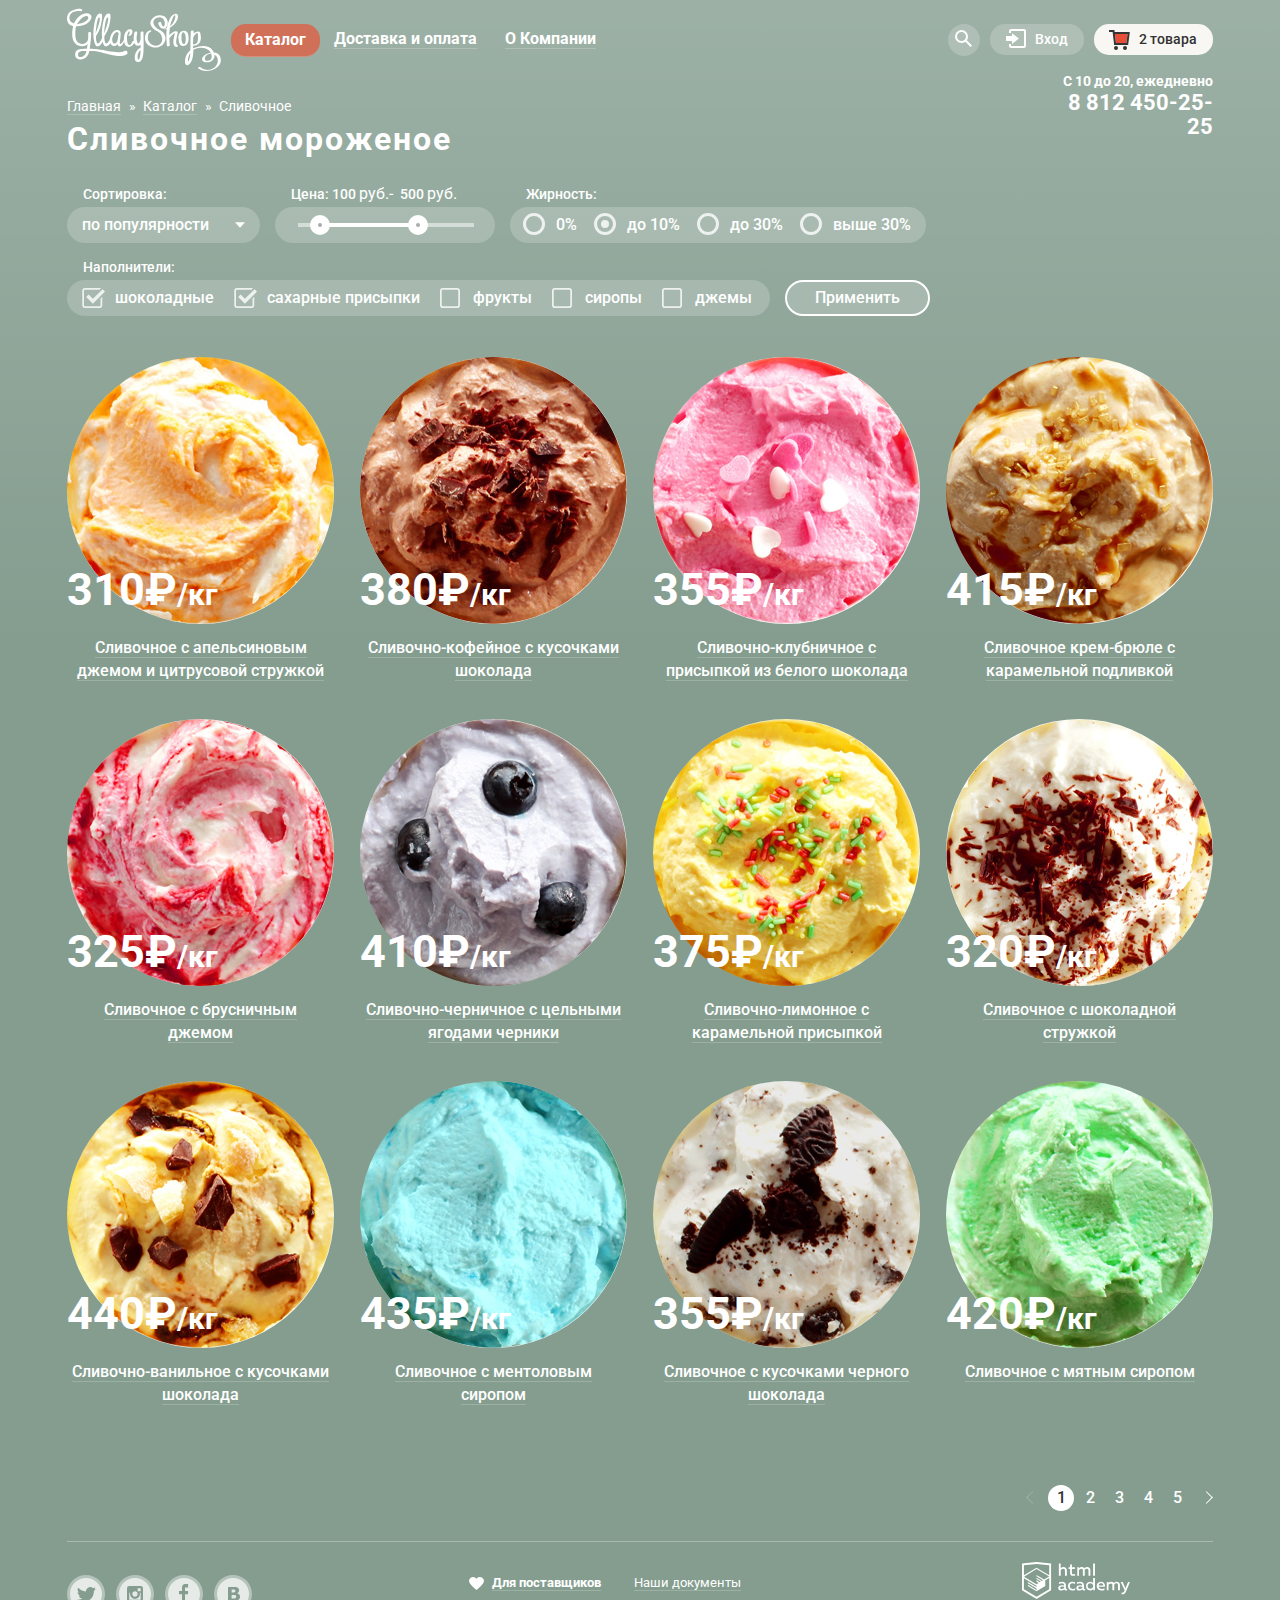
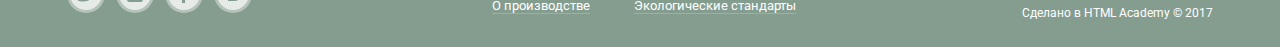
==== commit 02e136c5: "исправление замечаний после 1го этапа защиты" ====
--- a/catalog.html
+++ b/catalog.html
@@ -41,7 +41,7 @@
             </ul>
             <ul class="user-navigation">
               <li class="search">
-                <a href="#"><span class="visually-hidden">Поиск</span>
+                <a class="search-link" href="#"><span class="visually-hidden">Поиск</span>
                 <svg xmlns="http://www.w3.org/2000/svg" xmlns:xlink="http://www.w3.org/1999/xlink" width="17" height="17" viewBox="0 0 17 17"><path d="M16.958 15.527L11.75 10.32A6.455 6.455 0 0 0 13 6.5 6.5 6.5 0 1 0 6.5 13a6.465 6.465 0 0 0 3.839-1.263l5.205 5.204 1.414-1.414zM6.5 11C4.019 11 2 8.981 2 6.5S4.019 2 6.5 2 11 4.019 11 6.5 8.981 11 6.5 11z"/></svg>
               </a>
               <div class="popup popup-search">
@@ -52,7 +52,7 @@
               </div>
             </li>
             <li class="login">
-              <a href="#">Вход<svg xmlns="http://www.w3.org/2000/svg" xmlns:xlink="http://www.w3.org/1999/xlink" width="21" height="19" viewBox="0 0 21 19"><g><path d="M6 14.875L12.917 9.5 6 4.125v2.917H-.042v4.917H6z"/><path d="M18 0H5C3.9 0 3 .9 3 2v2h2V2h13v15H5v-2H3v2c0 1.1.9 2 2 2h13c1.1 0 2-.9 2-2V2c0-1.1-.9-2-2-2z"/></g></svg></a>
+              <a class="login-link" href="#">Вход<svg xmlns="http://www.w3.org/2000/svg" xmlns:xlink="http://www.w3.org/1999/xlink" width="21" height="19" viewBox="0 0 21 19"><g><path d="M6 14.875L12.917 9.5 6 4.125v2.917H-.042v4.917H6z"/><path d="M18 0H5C3.9 0 3 .9 3 2v2h2V2h13v15H5v-2H3v2c0 1.1.9 2 2 2h13c1.1 0 2-.9 2-2V2c0-1.1-.9-2-2-2z"/></g></svg></a>
               <div class="popup popup-login">
                 <h2 class="visually-hidden">Личный кабинет</h2>
                 <form class="login-form" action="https://echo.htmlacademy.ru" method="post">
@@ -75,7 +75,7 @@
               </div>
             </li>
             <li class="basket basket-notempty">
-              <a href="#"><svg xmlns="http://www.w3.org/2000/svg" width="21" height="20" viewBox="0 0 21 20"><path fill="#E84D37" d="M5.888 4.031L6.922 13h10.45l1.176-8.969z"/><circle fill="#343434" cx="6.984" cy="18" r="2"/><circle fill="#343434" cx="15.984" cy="18" r="2"/><path fill="#343434" d="M5.657 2.031L5.422 0H0v2h3.64l1.5 13h13.988l1.699-12.969H5.657zM17.372 13H6.922L5.888 4.031h12.66L17.372 13z"/></svg>
+              <a class=" basket-link basket-notempty-link" href="#"><svg xmlns="http://www.w3.org/2000/svg" width="21" height="20" viewBox="0 0 21 20"><path fill="#E84D37" d="M5.888 4.031L6.922 13h10.45l1.176-8.969z"/><circle fill="#343434" cx="6.984" cy="18" r="2"/><circle fill="#343434" cx="15.984" cy="18" r="2"/><path fill="#343434" d="M5.657 2.031L5.422 0H0v2h3.64l1.5 13h13.988l1.699-12.969H5.657zM17.372 13H6.922L5.888 4.031h12.66L17.372 13z"/></svg>
             2 товара</a>
             <div class="popup popup-basket">
               <form class="basket-form" action="https://echo.htmlacademy.ru" method="post">
@@ -112,9 +112,11 @@
                   </tr>
                 </table>
                 <p class="total-price">Итого: 750 руб.</p>
-                <button class="button order-button" type="submit" name="order-button">
-                Оформить заказ
-                </button>
+                <div class="right-container">
+                  <button class="button order-button" type="submit" name="order-button">
+                  Оформить заказ
+                  </button>
+                </div>
               </form>
             </div>
           </li>
--- a/css/style.min.css
+++ b/css/style.min.css
@@ -1 +1 @@
-@keyframes increase{0%{transform:scale(0)}to{transform:scale(1)}}@keyframes decrease{0%,to{transform:scale(1)}50%{transform:scale(.6)}}html{-webkit-box-sizing:border-box;box-sizing:border-box}*,::after,::before{box-sizing:inherit}body{margin:0;min-width:1200px;font-family:"Roboto",Arial,sans-serif;font-size:16px;line-height:22px;font-weight:400;color:#fff}a{text-decoration:none}img{max-width:100%;height:auto}.visually-hidden{position:absolute;width:1px;height:1px;margin:-1px;border:0;padding:0;white-space:nowrap;clip-path:inset(100%);clip:rect(0 0 0 0);overflow:hidden}.site-wrapper{background-color:#849d8f;background-image:url(../img/slider-item1.png);background-repeat:no-repeat;background-position:top center;transition:background-image .5s ease,background-color .5s ease}.site-wrapper::after,.site-wrapper::before{content:"";visibility:hidden}.site-wrapper::before{background-image:url(../img/slider-item2.png)}.site-wrapper::after{background-image:url(../img/slider-item3.png)}.inner-site-wrapper{background-color:#849d8f;background-image:linear-gradient(180deg,rgba(255,255,255,.2) 0,transparent 650px)}.page-wrapper{width:1200px;margin:0 auto;padding:0 27px}.button{display:inline-block;vertical-align:middle;font-size:18px;line-height:24px;font-weight:700;text-align:center;color:#fefefe;background:#f26843;background-image:linear-gradient(180deg,#f26843 0%,#e74a35 100%);border-radius:22px;border:0;box-shadow:0 2px 2px 0 rgba(172,16,0,.64);cursor:pointer}.button:focus,.button:hover{background-image:linear-gradient(180deg,#f58669 0%,#ec6f5e 100%);box-shadow:0 2px 2px 0 #ac1000;outline:0}.button:active{background-image:linear-gradient(180deg,#d74632 0%,#e1613e 100%);box-shadow:inset 0 2px 2px 0 #ac1000}.main-header,.main-navigation{position:relative}.main-navigation{display:flex;padding-top:8px}.main-heder-logo{width:154;height:64}.site-navigation{display:flex;flex-wrap:wrap;width:400px;margin-left:10px}.site-navigation,.submenu{z-index:4;padding:0;list-style:none}.menu-item>a{display:block;margin:6px 14px;vertical-align:middle;color:#fff;line-height:18px;font-weight:700;border-bottom:1px solid rgba(255,255,255,.2)}.menu-item>a:focus,.menu-item>a:hover{color:#323232;margin:0;padding:6px 14px;background-color:#f7f6f3;border-radius:15px;outline:0}.menu-item>a[href]:active{color:#323232;margin:0;padding:7px 14px;background-color:#f7f6f3;border-radius:15px;box-shadow:inset 0 2px 1px 0 rgba(105,105,105,.4)}.menu-item .site-navigation-current{margin:0;padding:7px 14px;color:#fff;border-radius:15px;background-color:#d07058}.menu-item{position:relative}.menu-item:focus .submenu,.menu-item:hover .submenu,.submenu:hover{display:block;outline:0}.submenu{display:none;position:absolute;top:37px;left:-7px;border-radius:5px;background-color:#f8f7f4;box-shadow:0 20px 20px 0 rgba(0,0,0,.4);overflow:hidden}.submenu-item a{display:block;margin:0;padding:8px 22px;white-space:nowrap;font-size:14px;line-height:16px;font-weight:400;color:#323232}.submenu-item:last-child a{padding-bottom:11px}.submenu-item-new a{padding-top:10px;padding-bottom:12px;font-weight:700}.submenu::after{content:"";position:absolute;top:36px;left:6px;width:128px;height:1px;background-color:#d1d0ce}.submenu-item-current a{pointer-events:none;color:#fff;background-color:#d07058}.submenu-item a:focus,.submenu-item a:hover{background-color:#fbded7;outline:0}.submenu-item a:active{background-color:#f6b5a5}.user-navigation{display:flex;justify-content:middle;flex-wrap:wrap;margin-left:auto;padding:0;list-style:none}.basket>a,.login>a,.search>a{display:flex;padding:7px 16px 8px 45px;margin-left:10px;font-size:14px;line-height:16px;font-weight:500;color:#fff;background-color:rgba(255,255,255,.2);border-radius:15px}.user-navigation a:focus,.user-navigation a:hover{color:#323232;background-color:#f8f7f4;outline:0}.basket a,.login,.login a,.search,.search a{position:relative}.search a{align-items:center;justify-content:center;padding:0;width:32px;height:32px;border-radius:50%}.search svg{position:absolute;top:6px;left:7px;fill:#fff}.basket-empty svg,.login svg{position:absolute;top:5px;left:16px;fill:#fff}.basket-empty a:focus svg,.basket-empty a:hover svg,.login a:focus svg,.login a:hover svg,.search a:focus svg,.search a:hover svg{fill:#000}.basket-notempty a{color:#323232;background-color:#f8f7f4}.basket-notempty svg{position:absolute;top:6px;left:15px}.popup{display:none;z-index:4}.popup-login,.popup-search{top:36px}.popup-basket,.popup-login,.popup-search{position:absolute;right:0;background-color:#f8f7f4;border-radius:5px;box-shadow:0 20px 20px 0 rgba(0,0,0,.4)}.popup-login{width:280px}.popup-basket{top:60px}.search-form input{margin:20px 15px;width:310px;padding:14px;font-size:14px;color:#323232;font-weight:700;border:0;border-radius:5px;box-shadow:inset 0 0 0 1px #d3d3d2}.popup input::-webkit-input-placeholder{color:#999;font-weight:400}.popup input::-moz-input-placeholder{color:#999;font-weight:400}.popup input:-ms-input-placeholder{color:#999;font-weight:400}.popup input::placeholder{color:#999;font-weight:400}.popup input:hover{font-weight:400;box-shadow:inset 0 0 0 2px #c7c6c5}.popup input:focus{font-weight:400;box-shadow:inset 0 0 0 2px #8fbdec;outline:0}.login-form{display:flex;flex-wrap:wrap;justify-content:space-between;padding:20px 18px 20px 20px}.login-field{margin:0}.login-field input{margin-bottom:17px;width:241px;padding:15px 14px;font-size:14px;color:#323232;font-weight:700;border:0;border-radius:5px;box-shadow:inset 0 0 0 1px #d3d3d2}.login-form button{padding:10px 25px;height:45px}.login-links{display:flex;flex-direction:column;width:120px}.login-links a{font-size:13px;line-height:24px;color:#323232;-webkit-text-decoration:underline #adacaa;text-decoration:underline #adacaa}.login-links a:focus,.login-links a:hover{color:#e84d37;-webkit-text-decoration:underline rgba(232,77,55,.3);text-decoration:underline rgba(232,77,55,.3);outline:0}.basket:focus .popup-basket,.basket:hover .popup-basket,.login:focus .popup-login,.login:hover .popup-login,.popup-basket:hover,.popup-login:hover,.popup-search:hover,.search:focus .popup-search,.search:hover .popup-search{display:block}.popup-basket{padding:2px 15px}.basket-table{padding:10px 0;margin-bottom:13px;font-size:13px;line-height:16px;color:#323232;border-bottom:1px solid #cacac7}.basket-table tr{text-align:center;vertical-align:middle}.basket-table td{padding:7px 0}.column-1{position:relative;width:12px}.column-2{width:57px}.column-3{width:220px;text-align:left}.column-4{width:145px}.row-2 .column-3{vertical-align:bottom}.column-5{width:65px;text-align:left}.button-delete{position:relative;width:12px;height:12px;font-size:0;background-color:transparent;border:0;cursor:pointer}.button-delete::after,.button-delete::before{content:"";position:absolute;top:0;left:3px;width:15px;height:1px;background-color:#000}.button-delete::before{transform:rotate(45deg)}.button-delete::after{transform:rotate(-45deg)}.basket-price{color:#999}.total-price{margin:0 0 14px;font-size:15px;line-height:18px;font-weight:700;color:#323232;text-align:right}.order-button{float:right;padding:10px 15px;margin-bottom:20px}.contacts{position:absolute;top:73px;right:0;margin:0;width:167px;font-size:14px;line-height:16px;font-weight:700;text-align:right;color:#fff}.contacts a{display:block;padding-top:2px;font-size:22px;line-height:24px;color:#fff}.slider{position:relative;padding-top:315px;text-align:center;color:#fff}.slider-list{margin:0;padding:0;list-style:none}.slide{display:none}.slide-title{width:700px;margin:0 auto 31px;font-size:60px;line-height:60px;font-weight:700}.slide-button{padding:8px 42px;font-size:32px;line-height:44px;font-weight:700;color:#fff;vertical-align:top;border-radius:50px}.slider-controls label{display:inline-block;vertical-align:top;width:20px;height:20px;margin-right:9px;background-color:transparent;border:2px solid #fff;border-radius:50%;cursor:pointer}.slider-controls label:hover{background-color:rgba(255,255,255,.4)}.slider-controls label:active{background-color:#fff}.slide-1:checked~.site-wrapper{background-color:#849d8f;background-image:url(../img/slider-item1.png)}.slide-2:checked~.site-wrapper{background-color:#8996a6;background-image:url(../img/slider-item2.png)}.slide-3:checked~.site-wrapper{background-color:#9d8b84;background-image:url(../img/slider-item3.png)}#product-1:checked~.site-wrapper #slide1,#product-2:checked~.site-wrapper #slide2,#product-3:checked~.site-wrapper #slide3{display:block}.slide-1:checked~.site-wrapper label[for=product-1],.slide-2:checked~.site-wrapper label[for=product-2],.slide-3:checked~.site-wrapper label[for=product-3]{background-color:#fff}.slider-controls{position:absolute;z-index:20;bottom:18px;left:0;font-size:0}.profit{margin-top:42px;margin-bottom:20px;padding:16px 20px 23px;width:560px;border-radius:15px}.profit-raspberry{background:#b50012 url(../img/bg-berry.jpg) no-repeat 0 0}.profit-chocolate{background:#341808 url(../img/bg-choco.jpg) no-repeat 0 0}.profit h2,.profit p{margin:0 0 16px;font-size:35px;line-height:41px;font-weight:700}.profit p{margin:0 0 44px;font-size:18px;line-height:22px}.profit-button{float:right;padding:10px 22px}.features{margin-bottom:40px;padding:25px 30px 24px 20px;color:#323232;background-color:#ede1c5;background-image:url(../img/wafel.jpg);background-repeat:repeat;border-radius:15px}.features-list{display:flex;justify-content:space-between;flex-wrap:wrap;margin:0;padding:0;list-style:none}.features-title{margin:0;font-size:24px;line-height:30px;font-weight:500;word-spacing:1px}.feature-item{position:relative;padding-top:21px;padding-left:57px;background-repeat:no-repeat;background-position:0 8px}.feature-item:nth-child(odd){width:535px}.feature-item:nth-child(even){width:530px}.feature-technology{background-image:url(../img/icecream-icon.svg)}.feature-providers{background-image:url(../img/cow.svg)}.feature-ingredients{background-image:url(../img/leaf.svg)}.feature-delivery{background-image:url(../img/thermometer.svg)}.column-wrapper{display:flex;justify-content:space-between;flex-wrap:wrap;padding-bottom:20px}.news{width:560px;margin-bottom:20px;padding:23px 19px;min-height:220px;color:#323232;background-color:#fff;background-image:url(../img/strawberry-big.jpg);background-repeat:no-repeat;background-size:cover;border-radius:15px}.news-title{margin:0 0 5px;font-size:16px;line-height:22px;font-weight:500;color:#323232}.news-link{display:block;position:relative;width:285px}.news-link a{font-size:24px;line-height:30px;font-weight:700;color:#323232;background-image:linear-gradient(#323232,#323232);background-size:100% 2px;background-position:left 25px;background-repeat:repeat-x}.subscription{position:relative;z-index:0;width:560px;margin-bottom:20px;padding:34px 26px 16px 25px;background-color:#f8f7f4;background-image:repeating-linear-gradient(134deg,#f8f7f4 0,#f8f7f4 7px,#92cdff 7px,#92cdff 14px,#f8f7f4 14px,#f8f7f4 21px,#fe9e90 21px,#fe9e90 27.7px);border-radius:15px}.subscription::before{content:"";position:absolute;top:5px;left:5px;z-index:-1;width:calc(100% - 10px);height:calc(100% - 10px);background-color:#f8f7f4;border-radius:10px}.subscription p{z-index:1;margin:0 0 36px;color:#5a5a5a}.subscription-form{display:flex;flex-wrap:wrap;justify-content:space-between;margin-bottom:20px}.subscription-form-email{padding:10px 15px;width:368px;color:#323232;font-weight:700;background-color:#fff;border:0;border-radius:5px;box-shadow:inset 0 0 0 1px #d3d3d2}.subscription-form-email::-webkit-input-placeholder{font-weight:400;color:#999}.subscription-form-email::-moz-input-placeholder{font-weight:400;color:#999}.subscription-form-email:-ms-input-placeholder{font-weight:400;color:#999}.subscription-form-email::placeholder{font-weight:400;color:#999}.subscription-form-email:hover{font-weight:400;color:#c7c6c5;box-shadow:inset 0 0 0 2px #c7c6c5}.subscription-form-email:focus{font-weight:400;color:#c7c6c5;box-shadow:inset 0 0 0 2px #8fbdec;outline:0}.subscription-button{padding:10px 19px;font-size:18px;line-height:24px}.breadcrumbs{display:flex;justify-content:flex-start;flex-wrap:wrap;padding:0;margin:20px 0 14px;max-width:350px;font-size:14px;line-height:16px;color:#fff;list-style:none}.breadcrumbs li{position:relative;margin-right:22px}.breadcrumbs li:last-child{margin-right:0}.breadcrumbs li::after{content:"»";position:absolute;top:0;right:-15px}.breadcrumbs-current::after{display:none}.breadcrumbs a{color:#fff;border-bottom:1px solid rgba(255,255,255,.2)}.additional-navigation a:focus,.additional-navigation a:hover,.breadcrumbs a:focus,.breadcrumbs a:hover,.catalog-item a:focus,.catalog-item a:hover{color:#ffbc9e;border-bottom:1px solid rgba(255,188,158,.3);outline:0}.page-title{margin:0 0 33px;letter-spacing:2px}.filter{display:flex;flex-wrap:wrap;align-items:flex-end;margin-bottom:25px}.filter-field{margin-bottom:16px;margin-right:15px}.filter-title{padding-left:16px;padding-bottom:5px;font-size:14px;line-height:16px;font-weight:500;color:#fff}.input-field{margin:0;padding:9px 15px;font-size:16px;line-height:18px;font-weight:500;color:#fff;background-color:rgba(255,255,255,.2);border-radius:20px}.filter-select{padding:0;position:relative}.select-list{padding:9px 15px;width:193px;font-size:16px;line-height:18px;font-weight:500;color:#fff;background:0 0;background-image:url(../img/select-arrow.svg);background-repeat:no-repeat;background-position:168px center;background-size:10px 6px;-moz-appearance:none;-webkit-appearance:none;appearance:none;border:0;cursor:pointer}.select-list::-ms-expand{display:none}.select-list:focus,.select-list:hover{color:#323232;fill:#000;outline:0;background-image:url(../img/select-arrow-black.svg)}.filter-range{display:flex;flex-wrap:wrap;width:220px;align-items:baseline}.price-controls input{padding-left:3px;padding-bottom:5px;width:30px;font-size:14px;line-height:16px;font-weight:500;color:#fff;background:0 0;border:0}.range-controls{position:relative;padding-top:16px;padding-bottom:16px;padding-left:23px;width:220px}.range-controls .scale{position:relative;width:176px;height:4px;background-color:rgba(255,255,255,.5)}.range-controls .bar{position:absolute;top:0;left:25px;width:100px;height:4px;background:#fff}.range-toggle{position:absolute;top:8px;width:20px;height:20px;background-color:#ababab;border:8px solid #fff;border-radius:50%;cursor:pointer}.range-toggle:focus,.range-toggle:hover{width:22px;height:22px;outline:0}.range-toggle-min{left:35px}.range-toggle-max{left:133px}.filter-field ul{display:flex;flex-wrap:wrap;justify-content:flex-start;margin:0;list-style:none}.filter-button,.filter-radio{margin-right:0}.filter-radio-option{padding-left:31px;padding-right:19px}.filter-radio-option:last-child{padding-right:0}.filter-checkbox-option label,.filter-radio-option label{position:relative;cursor:pointer}.filter-input-radio+label::before{content:"";position:absolute;left:-33px;top:-2px;width:22px;height:22px;border:3px solid #fff;border-radius:50%;opacity:.8}.filter-input-radio:checked+label::after{content:"";position:absolute;left:-26px;top:5px;width:8px;height:8px;background-color:#fff;border-radius:50%;opacity:.8}.filter-input-radio+label:hover::before,.filter-input-radio:checked+label:hover::after,.filter-input-radio:checked:focus+label::after,.filter-input-radio:focus+label::before{opacity:1}.filter-input-radio:checked:disabled+label::after,.filter-input-radio:disabled+label::before{opacity:.4}.filter-checkbox-option{padding-left:33px;padding-right:20px}.filter-checkbox-option:last-child{padding-right:3px}.filter-input-checkbox+label::before{content:"";position:absolute;left:-33px;top:0;width:26px;height:23px;background:url(../img/checkbox-off.svg) no-repeat;background-size:20px 20px;opacity:.8}.filter-input-checkbox:checked+label::before{background:url(../img/checkbox-on.svg) no-repeat;background-size:24px 20px;opacity:.8}.filter-input-checkbox+label:hover::before,.filter-input-checkbox:checked+label:hover::before,.filter-input-checkbox:checked:focus+label::before,.filter-input-checkbox:focus+label::before{opacity:1}.filter-input-checkbox:checked:disabled+label::before,.filter-input-checkbox:disabled+label::before{opacity:.4}.filter-button{padding:7px 28px;font-size:16px;line-height:18px;font-weight:500;color:#fff;background-color:rgba(255,255,255,.2);border:2px solid #fff;border-radius:25px;cursor:pointer}.filter-button:focus,.filter-button:hover{color:#323232;background-color:#fbfcfb;outline:0}.filter-button:active{color:#323232;background-color:#eaeaea;padding:9px 30px;border:0;box-shadow:inset 0 2px 1px 0 #6a6b6a}.catalog-list{display:flex;flex-wrap:wrap;margin:0 0 42px;padding:0;list-style:none}.hit-list{margin-bottom:0}.hit-item::after{content:"";position:absolute;top:0;left:0;z-index:4;width:61px;height:61px;background:#fff url(../img/hit.svg) no-repeat 0 0;border-radius:50%}.catalog-item{display:flex;flex-direction:column;position:relative;width:267px;color:#fff}.catalog-item-title{z-index:2;padding:0 5px;text-align:center;margin:19px 0 37px;order:1}.hit-item h3{margin-bottom:38px}.catalog-item:not(:nth-child(4n)){margin-right:26px}.catalog-item .button{display:none;position:absolute;top:335px;left:32px;z-index:2;padding:10px 15px}.catalog-item-title a{font-size:16px;line-height:22px;font-weight:500;color:#fff;border-bottom:1px solid rgba(255,255,255,.2)}.catalog-item-image{z-index:2;margin:0}.catalog-item-image img{border-radius:50%}.catalog-item-price{z-index:2;margin:-63px 0 0;font-size:45px;line-height:45px;font-weight:700}.catalog-item-price span{font-size:30px}.catalog-item:focus,.catalog-item:hover{z-index:3}.catalog-item .button:focus,.catalog-item .button:hover{color:#fff}.catalog-item::before{display:none;content:"";position:absolute;top:-7px;left:-14px;z-index:1;width:293px;height:405px;background-color:rgba(255,255,255,.2);border-radius:5px;box-shadow:0 20px 20px 0 rgba(0,0,0,.4)}.catalog-item:hover::before{display:block}.catalog-item:hover .button{display:inline-block;vertical-align:middle}.pagination-list{display:flex;flex-wrap:wrap;justify-content:flex-end;padding:0;margin:0 0 30px;list-style:none}.pagination-item{margin-right:3px;text-align:center}.pagination-item:last-child{margin-right:0}.pagination-item a,.pagination-item-next a{display:inline-block;vertical-align:middle;height:26px}.pagination-item a{padding-top:4px;font-size:16px;line-height:18px;font-weight:500;color:#fff;border-radius:50%;width:26px}.pagination-item-next a{width:20px}.pagination-item a[href]:focus,.pagination-item a[href]:hover{background-color:rgba(255,255,255,.2);border-radius:50%}.pagination-item a[href]:active,.pagination-item-current a{color:#323232;background-color:#fff}.map,.next,.prev{position:relative}.next::before,.prev::before{content:"";position:absolute;top:8px;left:9px;width:9px;height:9px;border:1px solid #fff;border-right:none;border-bottom:none}.prev::before{transform:rotate(-45deg)}.next::before{transform:rotate(135deg)}.pagination-item .disabled{opacity:.2}.map{width:100%;height:430px;text-align:center;background-color:#f2ebd3}.map iframe{position:absolute;width:100%;height:100%;border:0;left:0}.main-footer{position:relative;display:flex;align-items:center;padding-top:20px;padding-bottom:29px}.footer-catalog{border-top:1px solid rgba(255,255,255,.3)}.map-contacts{position:absolute;top:-369px;right:0;padding:30px 25px;width:302px;font-size:14px;line-height:20px;color:#323232;background-color:#fefefe;border-radius:15px}.contacts-address,.feedback-form p{margin:0 0 20px}.contacts-phone{margin:0 0 25px}.contacts-details{display:block;margin:0;padding-bottom:2px;font-size:18px;line-height:24px;font-weight:700}.contacts-details a{color:#323232}.feedback-call-button{padding:10px 27px;text-align:center}.social-list{display:flex;align-items:center;flex-wrap:wrap;margin:0;padding:10px 0 0;max-width:290px;list-style:none}.social-list li:not(:last-child){margin-right:11px}.social-link{display:flex;margin-bottom:5px;align-items:center;width:38px;height:38px;opacity:.8;border:4px solid rgba(255,255,255,.5);border-radius:50%;background-repeat:no-repeat;background-position:50% 50%}.social-link-tw{background-image:url(../img/twitter.svg)}.social-link-inst{background-image:url(../img/instagram.svg)}.social-link-fb{background-image:url(../img/fb.svg)}.social-link-vk{background-image:url(../img/vk.svg)}.social-link:focus,.social-link:hover{opacity:1;outline:0}.social-link:active{opacity:.8;border:4px solid rgba(255,255,255,.8)}.additional-navigation{width:337px;margin:0 auto;padding-top:5px}.additional-navigation-list{position:relative;display:flex;flex-wrap:wrap;padding:0;margin:0;list-style:none}.additional-navigation-list li{padding-left:23px}.additional-navigation-list li:nth-child(odd){width:142px}.additional-navigation a{white-space:nowrap;font-size:13px;line-height:22px;color:#fff;border-bottom:1px solid rgba(255,255,255,.2)}.provider svg{position:absolute;top:6px;left:0;fill:#fff}.provider a:focus svg,.provider a:hover svg{fill:#ffbc9e}.provider a{font-weight:700}.footer-copyright{margin:0;font-size:12px;line-height:18px;color:#fff}.htmlacademy-logo{display:block}.copyright-link{color:#fff}.copyright-link:focus,.copyright-link:hover{color:#ffbc9e;border-bottom:1px solid rgba(255,188,158,.3);outline:0}.overlay{display:none;position:fixed;top:0;left:0;z-index:7;width:100%;height:100%;background-color:rgba(0,0,0,.3)}.overlay-show{display:block}.modal{display:none;position:fixed;top:50%;left:50%;z-index:8;color:#000;background-color:#f8f7f4}.modal-feedback{width:480px;margin-top:-220px;margin-left:-240px;padding:15px 25px;border-radius:10px}.modal-show{display:block;animation:increase .4s}.modal-error{animation:decrease .7s}.modal-close{position:absolute;top:15px;right:15px;width:20px;height:20px;font-size:0;background:url(../img/cross-big.svg) no-repeat 50% 50%;border:0;cursor:pointer}.modal-title{margin:0 0 17px;font-size:24px;line-height:28px;font-weight:500;color:#323232}.feedback-form p:last-child{margin-bottom:15px}.feedback-field,.feedback-form-comment{padding:10px 15px;color:#323232;font-weight:700;border:0;border-radius:5px;box-shadow:inset 0 0 0 1px #d3d3d2}.feedback-field{width:265px}.feedback-form-comment{width:100%;height:155px;line-height:24px}.feedback-field::-webkit-input-placeholder,.feedback-form-comment::-webkit-input-placeholder{font-weight:400;color:#999}.feedback-field::-moz-input-placeholder,.feedback-form-comment::-moz-input-placeholder{font-weight:400;color:#999}.feedback-field:-ms-input-placeholder,.feedback-form-comment:-ms-input-placeholder{font-weight:400;color:#999}.feedback-field::placeholder,.feedback-form-comment::placeholder{font-weight:400;color:#999}.feedback-field:hover,.feedback-form-comment:hover{font-weight:400;box-shadow:inset 0 0 0 2px #c7c6c5}.feedback-field:focus,.feedback-form-comment:focus{font-weight:400;box-shadow:inset 0 0 0 2px #8fbdec;outline:0}.feedback-button{margin-bottom:10px;padding:10px 25px;float:right}+@keyframes increase{0%{transform:scale(0)}to{transform:scale(1)}}@keyframes decrease{0%,to{transform:scale(1)}50%{transform:scale(.6)}}html{-webkit-box-sizing:border-box;box-sizing:border-box}*,::after,::before{box-sizing:inherit}body{margin:0;min-width:1200px;font-family:"Roboto",Arial,sans-serif;font-size:16px;line-height:22px;font-weight:400;color:#fff}a{text-decoration:none}img{max-width:100%;height:auto}.visually-hidden{position:absolute;width:1px;height:1px;margin:-1px;border:0;padding:0;white-space:nowrap;clip-path:inset(100%);clip:rect(0 0 0 0);overflow:hidden}.site-wrapper{background-color:#849d8f;background-image:url(../img/slider-item1.png);background-repeat:no-repeat;background-position:top center;transition:background-image .5s ease,background-color .5s ease}.site-wrapper::after,.site-wrapper::before{content:"";visibility:hidden}.site-wrapper::before{background-image:url(../img/slider-item2.png)}.site-wrapper::after{background-image:url(../img/slider-item3.png)}.inner-site-wrapper{background-color:#849d8f;background-image:linear-gradient(180deg,rgba(255,255,255,.2) 0,transparent 650px)}.page-wrapper{width:1200px;margin:0 auto;padding:0 27px}.button{display:inline-block;vertical-align:middle;font-size:18px;line-height:24px;font-weight:700;text-align:center;color:#fefefe;background:#f26843;background-image:linear-gradient(180deg,#f26843 0%,#e74a35 100%);border-radius:22px;border:0;box-shadow:0 2px 2px 0 rgba(172,16,0,.64);cursor:pointer}.button:focus,.button:hover{background-image:linear-gradient(180deg,#f58669 0%,#ec6f5e 100%);box-shadow:0 2px 2px 0 #ac1000;outline:0}.button:active{background-image:linear-gradient(180deg,#d74632 0%,#e1613e 100%);box-shadow:inset 0 2px 2px 0 #ac1000}.main-header,.main-navigation{position:relative}.main-navigation{display:flex;padding-top:8px}.main-heder-logo{width:154;height:64}.site-navigation{display:flex;flex-wrap:wrap;width:400px;margin-left:10px}.site-navigation,.submenu{z-index:4;padding:0;list-style:none}.menu-item>a{display:block;margin:6px 14px;vertical-align:middle;color:#fff;line-height:18px;font-weight:700;border-bottom:1px solid rgba(255,255,255,.2)}.menu-item>a:focus,.menu-item>a:hover{color:#323232;margin:0;padding:6px 14px;background-color:#f7f6f3;border-radius:15px;outline:0}.menu-item>a[href]:active{color:#323232;margin:0;padding:7px 14px;background-color:#f7f6f3;border-radius:15px;box-shadow:inset 0 2px 1px 0 rgba(105,105,105,.4)}.menu-item .site-navigation-current{margin:0;padding:7px 14px;color:#fff;border-radius:15px;background-color:#d07058}.menu-item{position:relative}.menu-item:focus .submenu,.menu-item:hover .submenu,.submenu:hover{display:block;outline:0}.submenu{display:none;position:absolute;top:37px;left:-7px;border-radius:5px;background-color:#f8f7f4;box-shadow:0 20px 20px 0 rgba(0,0,0,.4);overflow:hidden}.submenu-item a{display:block;margin:0;padding:8px 22px;white-space:nowrap;font-size:14px;line-height:16px;font-weight:400;color:#323232}.submenu-item:last-child a{padding-bottom:11px}.submenu-item-new a{padding-top:10px;padding-bottom:12px;font-weight:700}.submenu::after{content:"";position:absolute;top:36px;left:6px;width:128px;height:1px;background-color:#d1d0ce}.submenu-item-current a{pointer-events:none;color:#fff;background-color:#d07058}.submenu-item a:focus,.submenu-item a:hover{background-color:#fbded7;outline:0}.submenu-item a:active{background-color:#f6b5a5}.user-navigation{display:flex;justify-content:middle;flex-wrap:wrap;margin-left:auto;padding:0;list-style:none}.basket-link,.login-link,.search-link{display:flex;margin-left:10px;font-size:14px;line-height:16px;font-weight:500;color:#fff;background-color:rgba(255,255,255,.2)}.basket-link,.login-link{padding:7px 16px 8px 45px;border-radius:15px}.user-navigation a:focus,.user-navigation a:hover{color:#323232;background-color:#f8f7f4;outline:0}.basket-link,.login,.login-link,.search,.search-link{position:relative}.search-link{align-items:center;justify-content:center;padding:0;width:32px;height:32px;border-radius:50%}.search svg{position:absolute;top:6px;left:7px;fill:#fff}.basket-empty svg,.login svg{position:absolute;top:5px;left:16px;fill:#fff}.basket-empty-link:focus svg,.basket-empty-link:hover svg,.login-link:focus svg,.login-link:hover svg,.search-link:focus svg,.search-link:hover svg{fill:#000}.basket-notempty-link{color:#323232;background-color:#f8f7f4}.basket-notempty svg{position:absolute;top:6px;left:15px}.popup{display:none;z-index:4}.popup-login,.popup-search{top:36px}.popup-basket,.popup-login,.popup-search{position:absolute;right:0;background-color:#f8f7f4;border-radius:5px;box-shadow:0 20px 20px 0 rgba(0,0,0,.4)}.popup-login{width:280px}.popup-basket{top:60px}.search-form input{margin:20px 15px;width:310px;padding:14px;font-size:14px;color:#323232;font-weight:700;border:0;border-radius:5px;box-shadow:inset 0 0 0 1px #d3d3d2}.popup input::-webkit-input-placeholder{color:#999;font-weight:400}.popup input::-moz-input-placeholder{color:#999;font-weight:400}.popup input:-ms-input-placeholder{color:#999;font-weight:400}.popup input::placeholder{color:#999;font-weight:400}.popup input:hover{font-weight:400;box-shadow:inset 0 0 0 2px #c7c6c5}.popup input:focus{font-weight:400;box-shadow:inset 0 0 0 2px #8fbdec;outline:0}.login-form{display:flex;flex-wrap:wrap;justify-content:space-between;padding:20px 18px 20px 20px}.login-field{margin:0}.login-field input{margin-bottom:17px;width:241px;padding:15px 14px;font-size:14px;color:#323232;font-weight:700;border:0;border-radius:5px;box-shadow:inset 0 0 0 1px #d3d3d2}.login-form button{padding:10px 25px;height:45px}.login-links{display:flex;flex-direction:column;width:120px}.login-links a{font-size:13px;line-height:24px;color:#323232;-webkit-text-decoration:underline #adacaa;text-decoration:underline #adacaa}.login-links a:focus,.login-links a:hover{color:#e84d37;-webkit-text-decoration:underline rgba(232,77,55,.3);text-decoration:underline rgba(232,77,55,.3);outline:0}.basket:focus .popup-basket,.basket:hover .popup-basket,.login:focus .popup-login,.login:hover .popup-login,.popup-basket:hover,.popup-login:hover,.popup-search:hover,.search:focus .popup-search,.search:hover .popup-search{display:block}.popup-basket{padding:2px 15px}.basket-table{padding:10px 0;margin-bottom:13px;font-size:13px;line-height:16px;color:#323232;border-bottom:1px solid #cacac7}.basket-table tr{text-align:center;vertical-align:middle}.basket-table td{padding:7px 0}.column-1{position:relative;width:12px}.column-2{width:57px}.column-3{width:220px;text-align:left}.column-4{width:145px}.row-2 .column-3{vertical-align:bottom}.column-5{width:65px;text-align:left}.button-delete{position:relative;width:12px;height:12px;font-size:0;background-color:transparent;border:0;cursor:pointer}.button-delete::after,.button-delete::before{content:"";position:absolute;top:0;left:3px;width:15px;height:1px;background-color:#000}.button-delete::before{transform:rotate(45deg)}.button-delete::after{transform:rotate(-45deg)}.basket-price{color:#999}.total-price{margin:0 0 14px;font-size:15px;line-height:18px;font-weight:700;color:#323232;text-align:right}.right-container{display:flex;justify-content:flex-end}.order-button{padding:10px 15px;margin-bottom:20px}.contacts{position:absolute;top:73px;right:0;margin:0;width:167px;font-size:14px;line-height:16px;font-weight:700;text-align:right;color:#fff}.contacts a{display:block;padding-top:2px;font-size:22px;line-height:24px;color:#fff}.slider{position:relative;padding-top:315px;text-align:center;color:#fff}.slider-list{margin:0;padding:0;list-style:none}.slide{display:none}.slide-title{width:700px;margin:0 auto 31px;font-size:60px;line-height:60px;font-weight:700}.slide-button{padding:8px 42px;font-size:32px;line-height:44px;font-weight:700;color:#fff;vertical-align:top;border-radius:50px}.slider-controls label{display:inline-block;vertical-align:top;width:20px;height:20px;margin-right:9px;background-color:transparent;border:2px solid #fff;border-radius:50%;cursor:pointer}.slider-controls label:focus,.slider-controls label:hover{background-color:rgba(255,255,255,.4);outline:0}.slider-controls label:active{background-color:#fff}.slide-1:checked~.site-wrapper{background-color:#849d8f;background-image:url(../img/slider-item1.png)}.slide-2:checked~.site-wrapper{background-color:#8996a6;background-image:url(../img/slider-item2.png)}.slide-3:checked~.site-wrapper{background-color:#9d8b84;background-image:url(../img/slider-item3.png)}.slide-1:checked~.site-wrapper .slide1,.slide-2:checked~.site-wrapper .slide2,.slide-3:checked~.site-wrapper .slide3{display:block}.slide-1:checked~.site-wrapper label[for=product-1],.slide-2:checked~.site-wrapper label[for=product-2],.slide-3:checked~.site-wrapper label[for=product-3]{background-color:#fff}.slider-controls{position:absolute;z-index:20;bottom:18px;left:0;font-size:0}.profit{margin-top:42px;margin-bottom:20px;padding:16px 20px 23px;width:560px;border-radius:15px}.profit-raspberry{background:#b50012 url(../img/bg-berry.jpg) no-repeat 0 0}.profit-chocolate{background:#341808 url(../img/bg-choco.jpg) no-repeat 0 0}.profit h2,.profit p{margin:0 0 16px;font-size:35px;line-height:41px;font-weight:700}.profit p{margin:0 0 44px;font-size:18px;line-height:22px}.profit-button{padding:10px 22px}.features{margin-bottom:40px;padding:25px 30px 24px 20px;color:#323232;background-color:#ede1c5;background-image:url(../img/wafel.jpg);background-repeat:repeat;border-radius:15px}.features-list{display:flex;justify-content:space-between;flex-wrap:wrap;margin:0;padding:0;list-style:none}.features-title{margin:0;font-size:24px;line-height:30px;font-weight:500;word-spacing:1px}.feature-item{position:relative;padding-top:21px;padding-left:57px;background-repeat:no-repeat;background-position:0 8px}.feature-item:nth-child(odd){width:535px}.feature-item:nth-child(even){width:530px}.feature-technology{background-image:url(../img/icecream-icon.svg)}.feature-providers{background-image:url(../img/cow.svg)}.feature-ingredients{background-image:url(../img/leaf.svg)}.feature-delivery{background-image:url(../img/thermometer.svg)}.column-wrapper{display:flex;justify-content:space-between;flex-wrap:wrap;padding-bottom:20px}.news{width:560px;margin-bottom:20px;padding:23px 19px;min-height:220px;color:#323232;background-color:#fff;background-image:url(../img/strawberry-big.jpg);background-repeat:no-repeat;background-size:cover;border-radius:15px}.news-title{margin:0 0 5px;font-size:16px;line-height:22px;font-weight:500;color:#323232}.news-link{display:block;position:relative;width:285px}.news-link a{font-size:24px;line-height:30px;font-weight:700;color:#323232;background-image:linear-gradient(#323232,#323232);background-size:100% 2px;background-position:left 25px;background-repeat:repeat-x}.news-link a:focus,.news-link a:hover{color:#e84d37;background-image:linear-gradient(rgba(232,77,55,.3),rgba(232,77,55,.3))}.subscription{position:relative;z-index:0;width:560px;margin-bottom:20px;padding:34px 26px 16px 25px;background-color:#f8f7f4;background-image:repeating-linear-gradient(134deg,#f8f7f4 0,#f8f7f4 7px,#92cdff 7px,#92cdff 14px,#f8f7f4 14px,#f8f7f4 21px,#fe9e90 21px,#fe9e90 27.7px);border-radius:15px}.subscription::before{content:"";position:absolute;top:5px;left:5px;z-index:-1;width:calc(100% - 10px);height:calc(100% - 10px);background-color:#f8f7f4;border-radius:10px}.subscription p{z-index:1;margin:0 0 36px;color:#5a5a5a}.subscription-form{display:flex;flex-wrap:wrap;justify-content:space-between;margin-bottom:20px}.subscription-form-email{padding:10px 15px;width:368px;color:#323232;font-weight:700;background-color:#fff;border:0;border-radius:5px;box-shadow:inset 0 0 0 1px #d3d3d2}.subscription-form-email::-webkit-input-placeholder{font-weight:400;color:#999}.subscription-form-email::-moz-input-placeholder{font-weight:400;color:#999}.subscription-form-email:-ms-input-placeholder{font-weight:400;color:#999}.subscription-form-email::placeholder{font-weight:400;color:#999}.subscription-form-email:hover{font-weight:400;color:#c7c6c5;box-shadow:inset 0 0 0 2px #c7c6c5}.subscription-form-email:focus{font-weight:400;color:#c7c6c5;box-shadow:inset 0 0 0 2px #8fbdec;outline:0}.subscription-button{padding:10px 19px;font-size:18px;line-height:24px}.breadcrumbs{display:flex;justify-content:flex-start;flex-wrap:wrap;padding:0;margin:20px 0 14px;max-width:350px;font-size:14px;line-height:16px;color:#fff;list-style:none}.breadcrumbs li{position:relative;margin-right:22px}.breadcrumbs li:last-child{margin-right:0}.breadcrumbs li::after{content:"»";position:absolute;top:0;right:-15px}.breadcrumbs-current::after{display:none}.breadcrumbs a{color:#fff;border-bottom:1px solid rgba(255,255,255,.2)}.additional-navigation a:focus,.additional-navigation a:hover,.breadcrumbs a:focus,.breadcrumbs a:hover,.catalog-item a:focus,.catalog-item a:hover{color:#ffbc9e;border-bottom:1px solid rgba(255,188,158,.3);outline:0}.page-title{margin:0 0 33px;letter-spacing:2px}.filter{display:flex;flex-wrap:wrap;align-items:flex-end;margin-bottom:25px}.filter-field{margin-bottom:16px;margin-right:15px}.filter-title{padding-left:16px;padding-bottom:5px;font-size:14px;line-height:16px;font-weight:500;color:#fff}.input-field{margin:0;padding:9px 15px;font-size:16px;line-height:18px;font-weight:500;color:#fff;background-color:rgba(255,255,255,.2);border-radius:20px}.filter-select{padding:0;position:relative}.select-list{padding:9px 15px;width:193px;font-size:16px;line-height:18px;font-weight:500;color:#fff;background:0 0;background-image:url(../img/select-arrow.svg);background-repeat:no-repeat;background-position:168px center;background-size:10px 6px;-moz-appearance:none;-webkit-appearance:none;appearance:none;border:0;cursor:pointer}.select-list::-ms-expand{display:none}.select-list:focus,.select-list:hover{color:#323232;fill:#000;outline:0;background-image:url(../img/select-arrow-black.svg)}.filter-range{display:flex;flex-wrap:wrap;width:220px;align-items:baseline}.price-controls input{padding-left:3px;padding-bottom:5px;width:30px;font-size:14px;line-height:16px;font-weight:500;color:#fff;background:0 0;border:0}.range-controls{position:relative;padding-top:16px;padding-bottom:16px;padding-left:23px;width:220px}.range-controls .scale{position:relative;width:176px;height:4px;background-color:rgba(255,255,255,.5)}.range-controls .bar{position:absolute;top:0;left:25px;width:100px;height:4px;background:#fff}.range-toggle{position:absolute;top:8px;width:20px;height:20px;background-color:#ababab;border:8px solid #fff;border-radius:50%;cursor:pointer}.range-toggle:focus,.range-toggle:hover{width:22px;height:22px;outline:0}.range-toggle-min{left:35px}.range-toggle-max{left:133px}.filter-field ul{display:flex;flex-wrap:wrap;justify-content:flex-start;margin:0;list-style:none}.filter-button,.filter-radio{margin-right:0}.filter-radio-option{padding-left:31px;padding-right:19px}.filter-radio-option:last-child{padding-right:0}.filter-checkbox-option label,.filter-radio-option label{position:relative;cursor:pointer}.filter-input-radio+label::before{content:"";position:absolute;left:-33px;top:-2px;width:22px;height:22px;border:3px solid #fff;border-radius:50%;opacity:.8}.filter-input-radio:checked+label::after{content:"";position:absolute;left:-26px;top:5px;width:8px;height:8px;background-color:#fff;border-radius:50%;opacity:.8}.filter-input-radio+label:hover::before,.filter-input-radio:checked+label:hover::after,.filter-input-radio:checked:focus+label::after,.filter-input-radio:focus+label::before{opacity:1}.filter-input-radio:checked:disabled+label::after,.filter-input-radio:disabled+label::before{opacity:.4}.filter-checkbox-option{padding-left:33px;padding-right:20px}.filter-checkbox-option:last-child{padding-right:3px}.filter-input-checkbox+label::before{content:"";position:absolute;left:-33px;top:0;width:26px;height:23px;background:url(../img/checkbox-off.svg) no-repeat;background-size:20px 20px;opacity:.8}.filter-input-checkbox:checked+label::before{background:url(../img/checkbox-on.svg) no-repeat;background-size:24px 20px;opacity:.8}.filter-input-checkbox+label:hover::before,.filter-input-checkbox:checked+label:hover::before,.filter-input-checkbox:checked:focus+label::before,.filter-input-checkbox:focus+label::before{opacity:1}.filter-input-checkbox:checked:disabled+label::before,.filter-input-checkbox:disabled+label::before{opacity:.4}.filter-button{padding:7px 28px;font-size:16px;line-height:18px;font-weight:500;color:#fff;background-color:rgba(255,255,255,.2);border:2px solid #fff;border-radius:25px;cursor:pointer}.filter-button:focus,.filter-button:hover{color:#323232;background-color:#fbfcfb;outline:0}.filter-button:active{color:#323232;background-color:#eaeaea;padding:9px 30px;border:0;box-shadow:inset 0 2px 1px 0 #6a6b6a}.catalog-list{display:flex;flex-wrap:wrap;margin:0 0 42px;padding:0;list-style:none}.hit-list{margin-bottom:0}.hit-item::after{content:"";position:absolute;top:0;left:0;z-index:4;width:61px;height:61px;background:#fff url(../img/hit.svg) no-repeat 0 0;border-radius:50%}.catalog-item{display:flex;flex-direction:column;position:relative;width:267px;color:#fff}.catalog-item-title{z-index:2;padding:0 5px;text-align:center;margin:19px 0 37px;order:1}.hit-item h3{margin-bottom:38px}.catalog-item:not(:nth-child(4n)){margin-right:26px}.catalog-item .button{display:none;position:absolute;top:335px;left:32px;z-index:2;padding:10px 15px}.catalog-item-title a{font-size:16px;line-height:22px;font-weight:500;color:#fff;border-bottom:1px solid rgba(255,255,255,.2)}.catalog-item-image{z-index:2;margin:0}.catalog-item-image img{border-radius:50%}.catalog-item-price{z-index:2;margin:-63px 0 0;font-size:45px;line-height:45px;font-weight:700}.catalog-item-price span{font-size:30px}.catalog-item:focus,.catalog-item:hover{z-index:3}.catalog-item .button:focus,.catalog-item .button:hover{color:#fff}.catalog-item::before{display:none;content:"";position:absolute;top:-7px;left:-14px;z-index:1;width:293px;height:405px;background-color:rgba(255,255,255,.2);border-radius:5px;box-shadow:0 20px 20px 0 rgba(0,0,0,.4)}.catalog-item:hover::before{display:block}.catalog-item:hover .button{display:inline-block;vertical-align:middle}.pagination-list{display:flex;flex-wrap:wrap;justify-content:flex-end;padding:0;margin:0 0 30px;list-style:none}.pagination-item{margin-right:3px;text-align:center}.pagination-item:last-child{margin-right:0}.pagination-item a,.pagination-item-next a{display:inline-block;vertical-align:middle;height:26px}.pagination-item a{padding-top:4px;font-size:16px;line-height:18px;font-weight:500;color:#fff;border-radius:50%;width:26px}.pagination-item-next a{width:20px}.pagination-item a[href]:focus,.pagination-item a[href]:hover{background-color:rgba(255,255,255,.2);border-radius:50%}.pagination-item a[href]:active,.pagination-item-current a{color:#323232;background-color:#fff}.map,.next,.prev{position:relative}.next::before,.prev::before{content:"";position:absolute;top:8px;left:9px;width:9px;height:9px;border:1px solid #fff;border-right:none;border-bottom:none}.prev::before{transform:rotate(-45deg)}.next::before{transform:rotate(135deg)}.pagination-item .disabled{opacity:.2}.map{width:100%;height:430px;text-align:center;background-color:#f2ebd3}.map iframe{position:absolute;width:100%;height:100%;border:0;left:0}.main-footer{position:relative;display:flex;align-items:center;padding-top:20px;padding-bottom:25px}.footer-catalog{border-top:1px solid rgba(255,255,255,.3)}.map-contacts{position:absolute;top:-369px;right:0;padding:30px 25px;width:302px;font-size:14px;line-height:20px;color:#323232;background-color:#fefefe;border-radius:15px}.contacts-address,.feedback-form p{margin:0 0 20px}.contacts-phone{margin:0 0 25px}.contacts-details{display:block;margin:0;padding-bottom:2px;font-size:18px;line-height:24px;font-weight:700}.contacts-details a{color:#323232}.feedback-call-button{padding:10px 27px;text-align:center}.social-list{display:flex;align-items:center;flex-wrap:wrap;margin:0;padding:10px 0 0;max-width:290px;list-style:none}.social-list li:not(:last-child){margin-right:11px}.social-link{display:flex;margin-bottom:5px;align-items:center;width:38px;height:38px;opacity:.8;border:4px solid rgba(255,255,255,.5);border-radius:50%;background-repeat:no-repeat;background-position:50% 50%}.social-link-tw{background-image:url(../img/twitter.svg)}.social-link-inst{background-image:url(../img/instagram.svg)}.social-link-fb{background-image:url(../img/fb.svg)}.social-link-vk{background-image:url(../img/vk.svg)}.social-link:focus,.social-link:hover{opacity:1;outline:0}.social-link:active{opacity:.8;border:4px solid rgba(255,255,255,.8)}.additional-navigation{width:337px;margin:0 auto;padding-top:5px}.additional-navigation-list{position:relative;display:flex;flex-wrap:wrap;padding:0;margin:0;list-style:none}.additional-navigation-list li{padding-left:23px}.additional-navigation-list li:nth-child(odd){width:142px}.additional-navigation a{white-space:nowrap;font-size:13px;line-height:22px;color:#fff;border-bottom:1px solid rgba(255,255,255,.2)}.provider svg{position:absolute;top:6px;left:0;fill:#fff}.provider a:focus svg,.provider a:hover svg{fill:#ffbc9e}.provider a{font-weight:700}.footer-copyright{margin:0;font-size:12px;line-height:18px;color:#fff}.htmlacademy-logo{display:block}.copyright-link{color:#fff}.copyright-link:focus,.copyright-link:hover{color:#ffbc9e;border-bottom:1px solid rgba(255,188,158,.3);outline:0}.overlay{display:none;position:fixed;top:0;left:0;z-index:7;width:100%;height:100%;background-color:rgba(0,0,0,.3)}.overlay-show{display:block}.modal{display:none;position:fixed;top:50%;left:50%;z-index:8;color:#000;background-color:#f8f7f4}.modal-feedback{width:480px;margin-top:-220px;margin-left:-240px;padding:15px 25px;border-radius:10px}.modal-show{display:block;animation:increase .4s}.modal-error{animation:decrease .7s}.modal-close{position:absolute;top:15px;right:15px;width:20px;height:20px;font-size:0;background:url(../img/cross-big.svg) no-repeat 50% 50%;border:0;cursor:pointer}.modal-title{margin:0 0 17px;font-size:24px;line-height:28px;font-weight:500;color:#323232}.feedback-form p:last-child{margin-bottom:15px}.feedback-field,.feedback-form-comment{padding:10px 15px;color:#323232;font-weight:700;border:0;border-radius:5px;box-shadow:inset 0 0 0 1px #d3d3d2}.feedback-field{width:265px}.feedback-form-comment{width:100%;height:155px;line-height:24px}.feedback-field::-webkit-input-placeholder,.feedback-form-comment::-webkit-input-placeholder{font-weight:400;color:#999}.feedback-field::-moz-input-placeholder,.feedback-form-comment::-moz-input-placeholder{font-weight:400;color:#999}.feedback-field:-ms-input-placeholder,.feedback-form-comment:-ms-input-placeholder{font-weight:400;color:#999}.feedback-field::placeholder,.feedback-form-comment::placeholder{font-weight:400;color:#999}.feedback-field:hover,.feedback-form-comment:hover{font-weight:400;box-shadow:inset 0 0 0 2px #c7c6c5}.feedback-field:focus,.feedback-form-comment:focus{font-weight:400;box-shadow:inset 0 0 0 2px #8fbdec;outline:0}.feedback-button{margin-bottom:10px;padding:10px 25px}